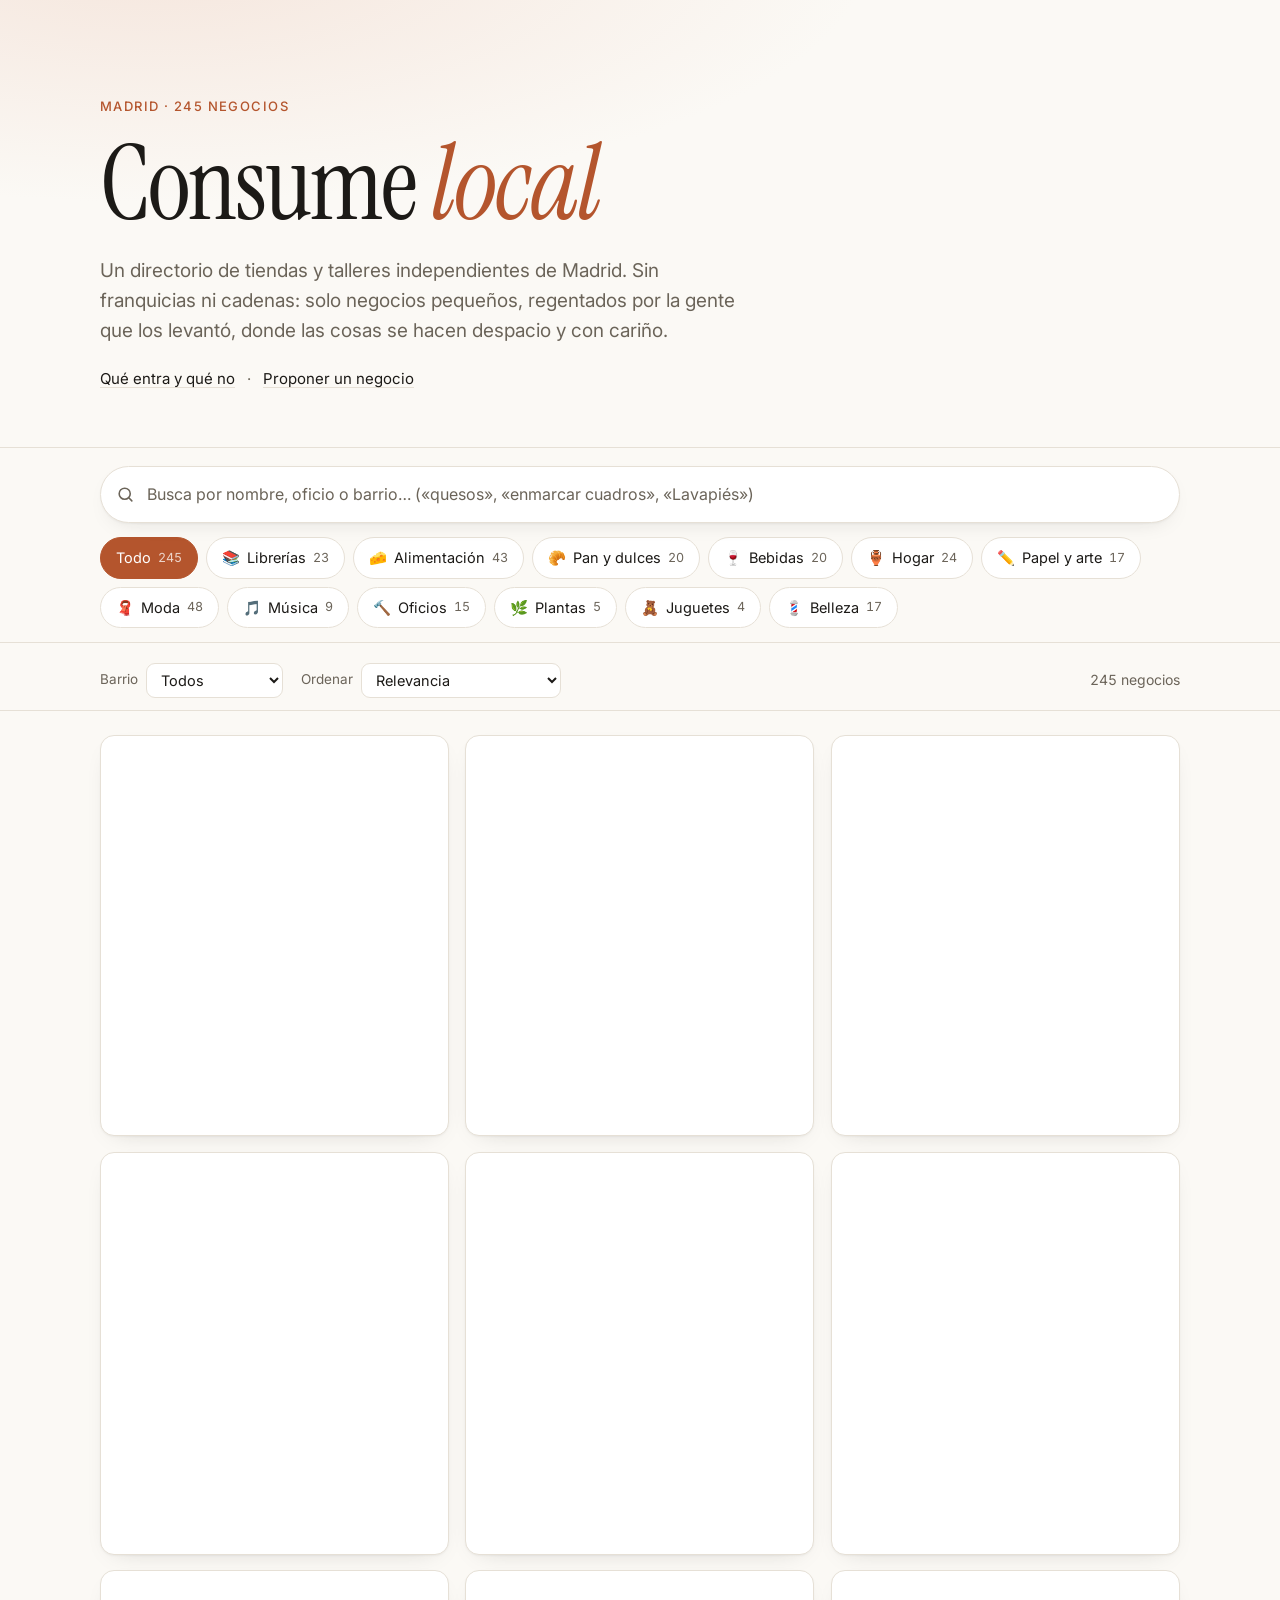
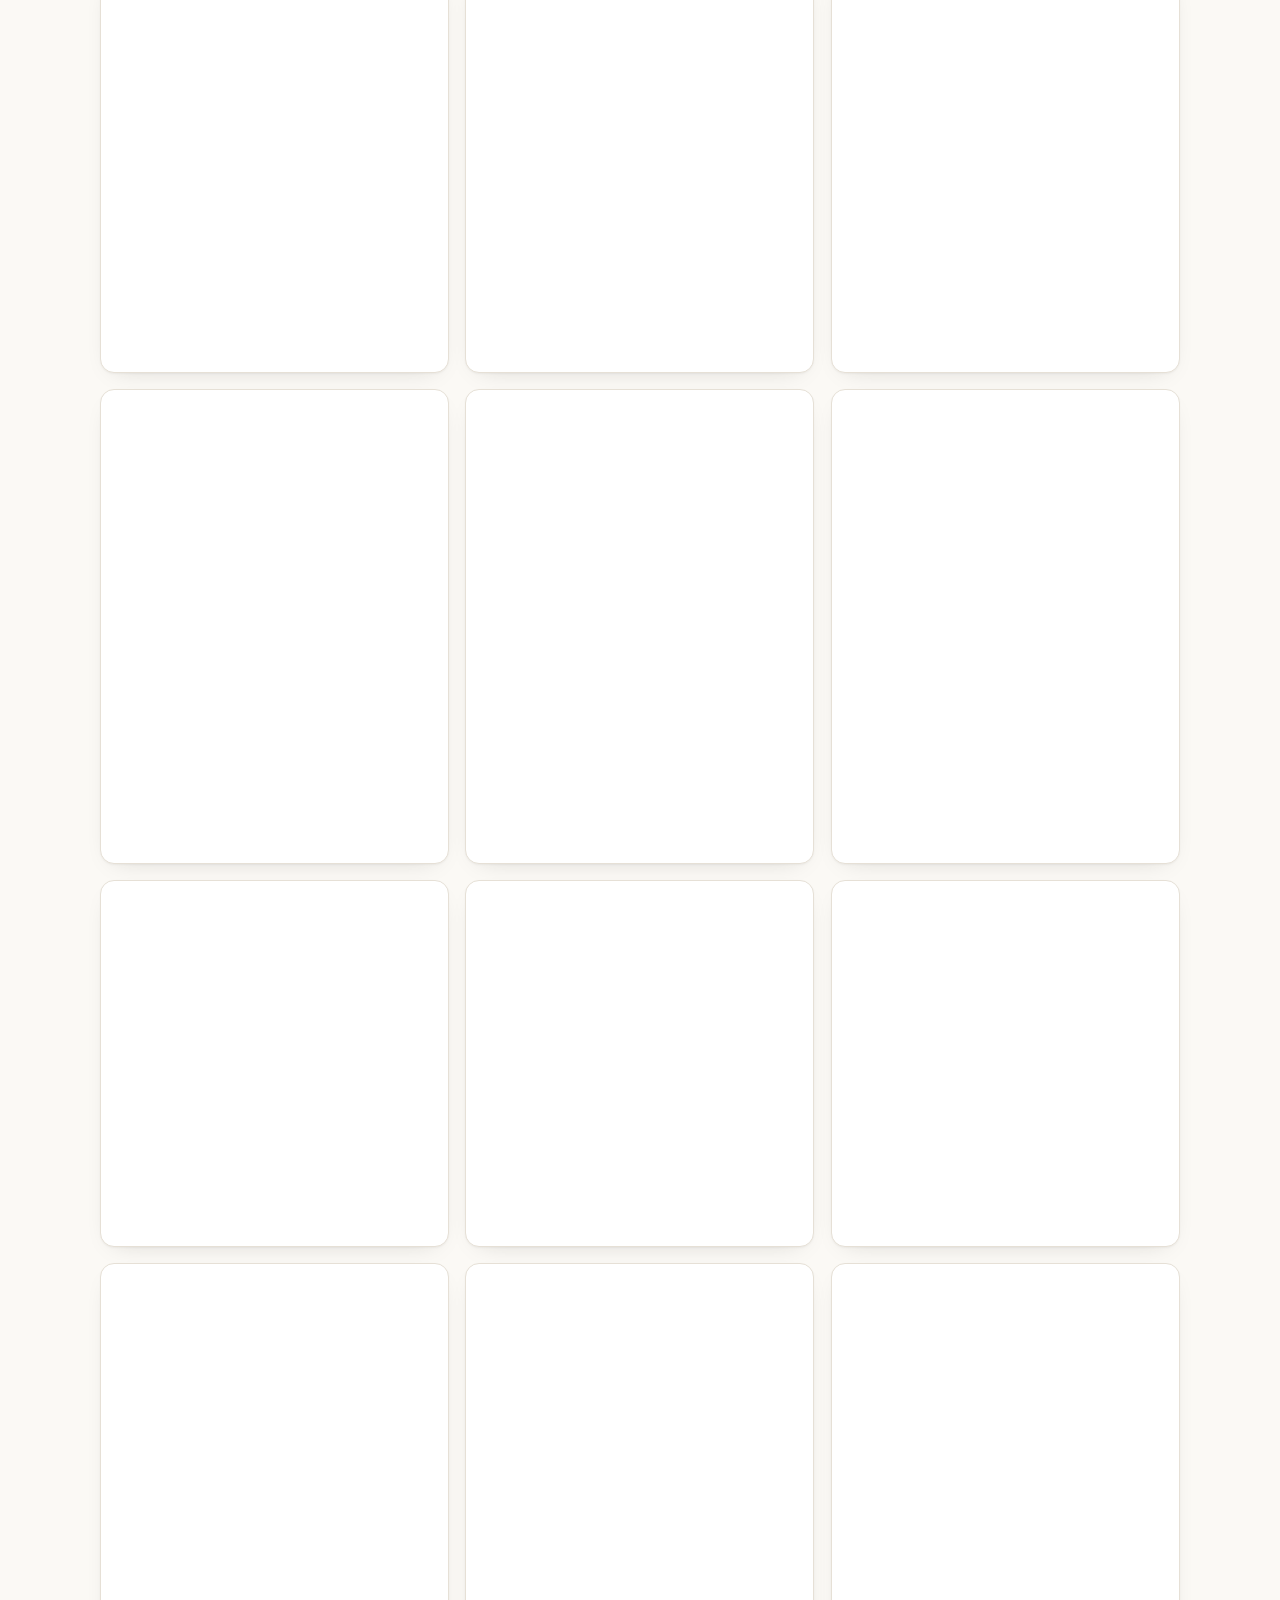
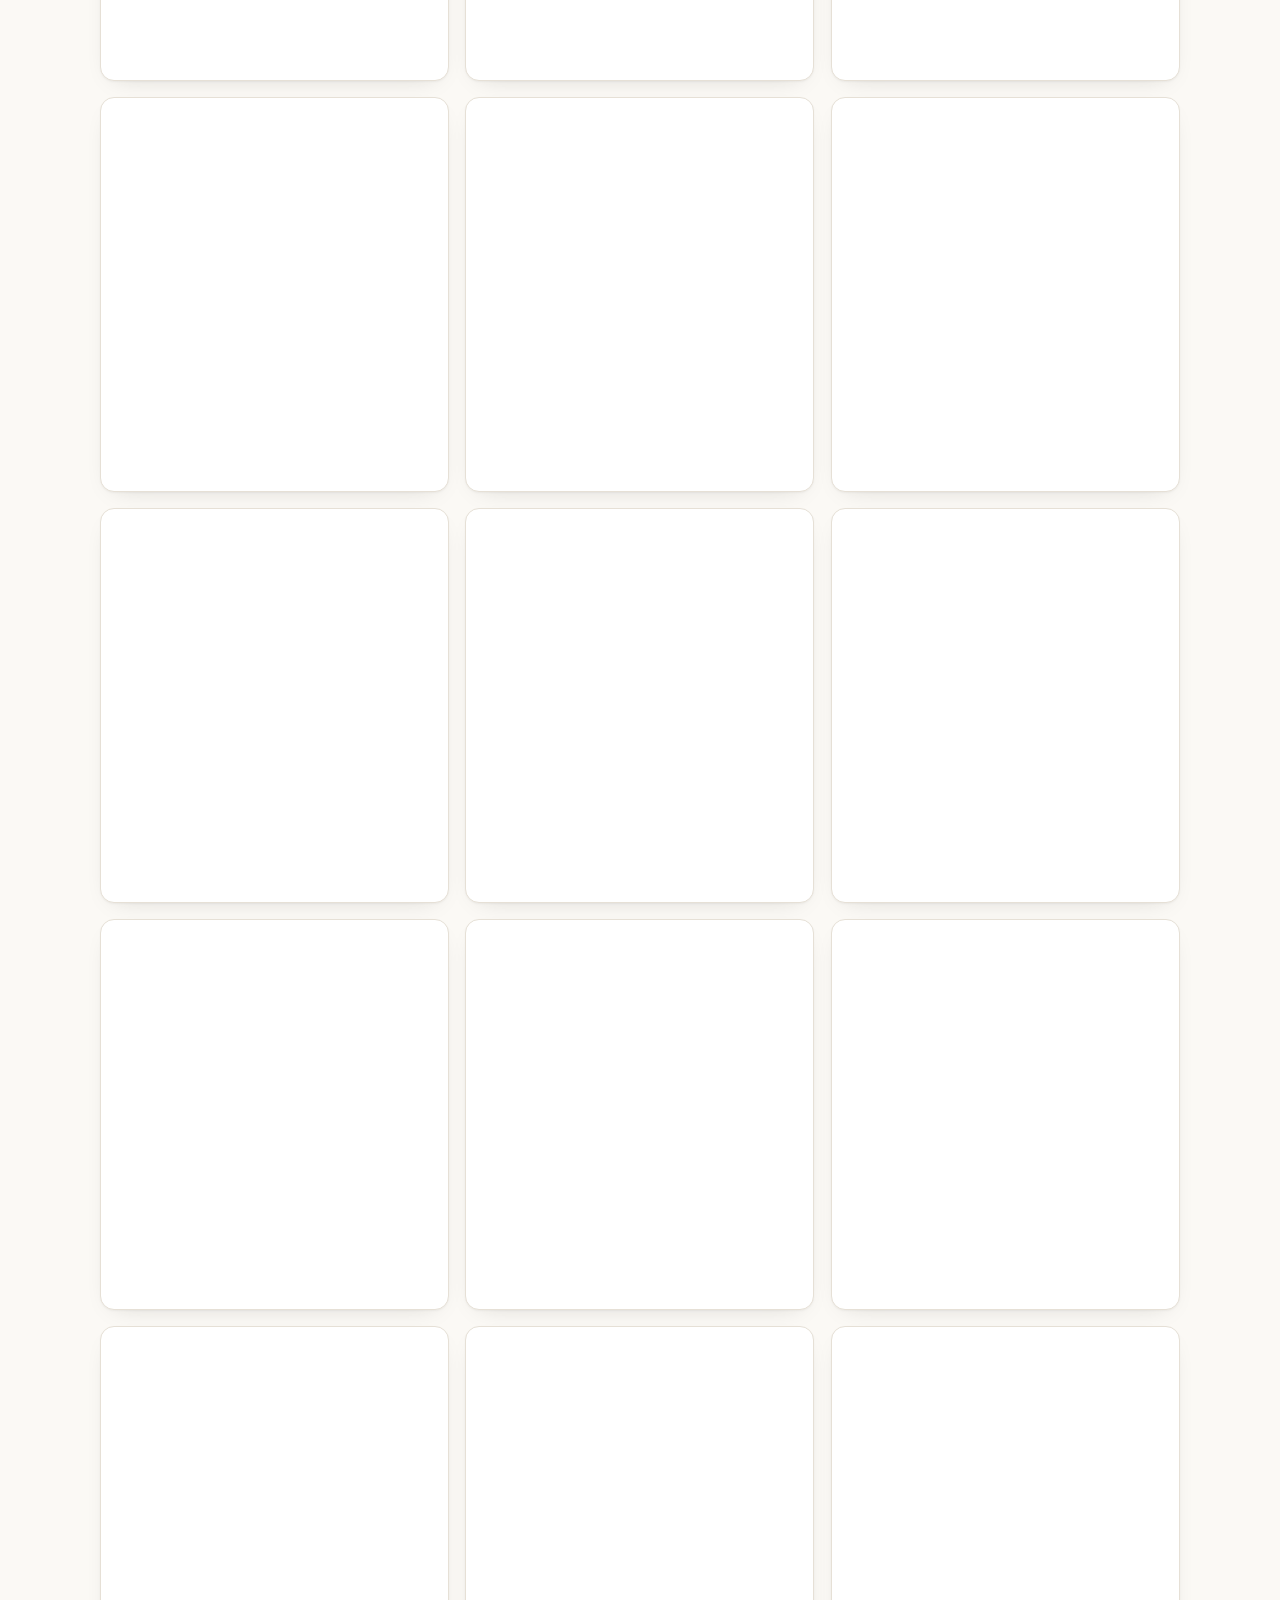
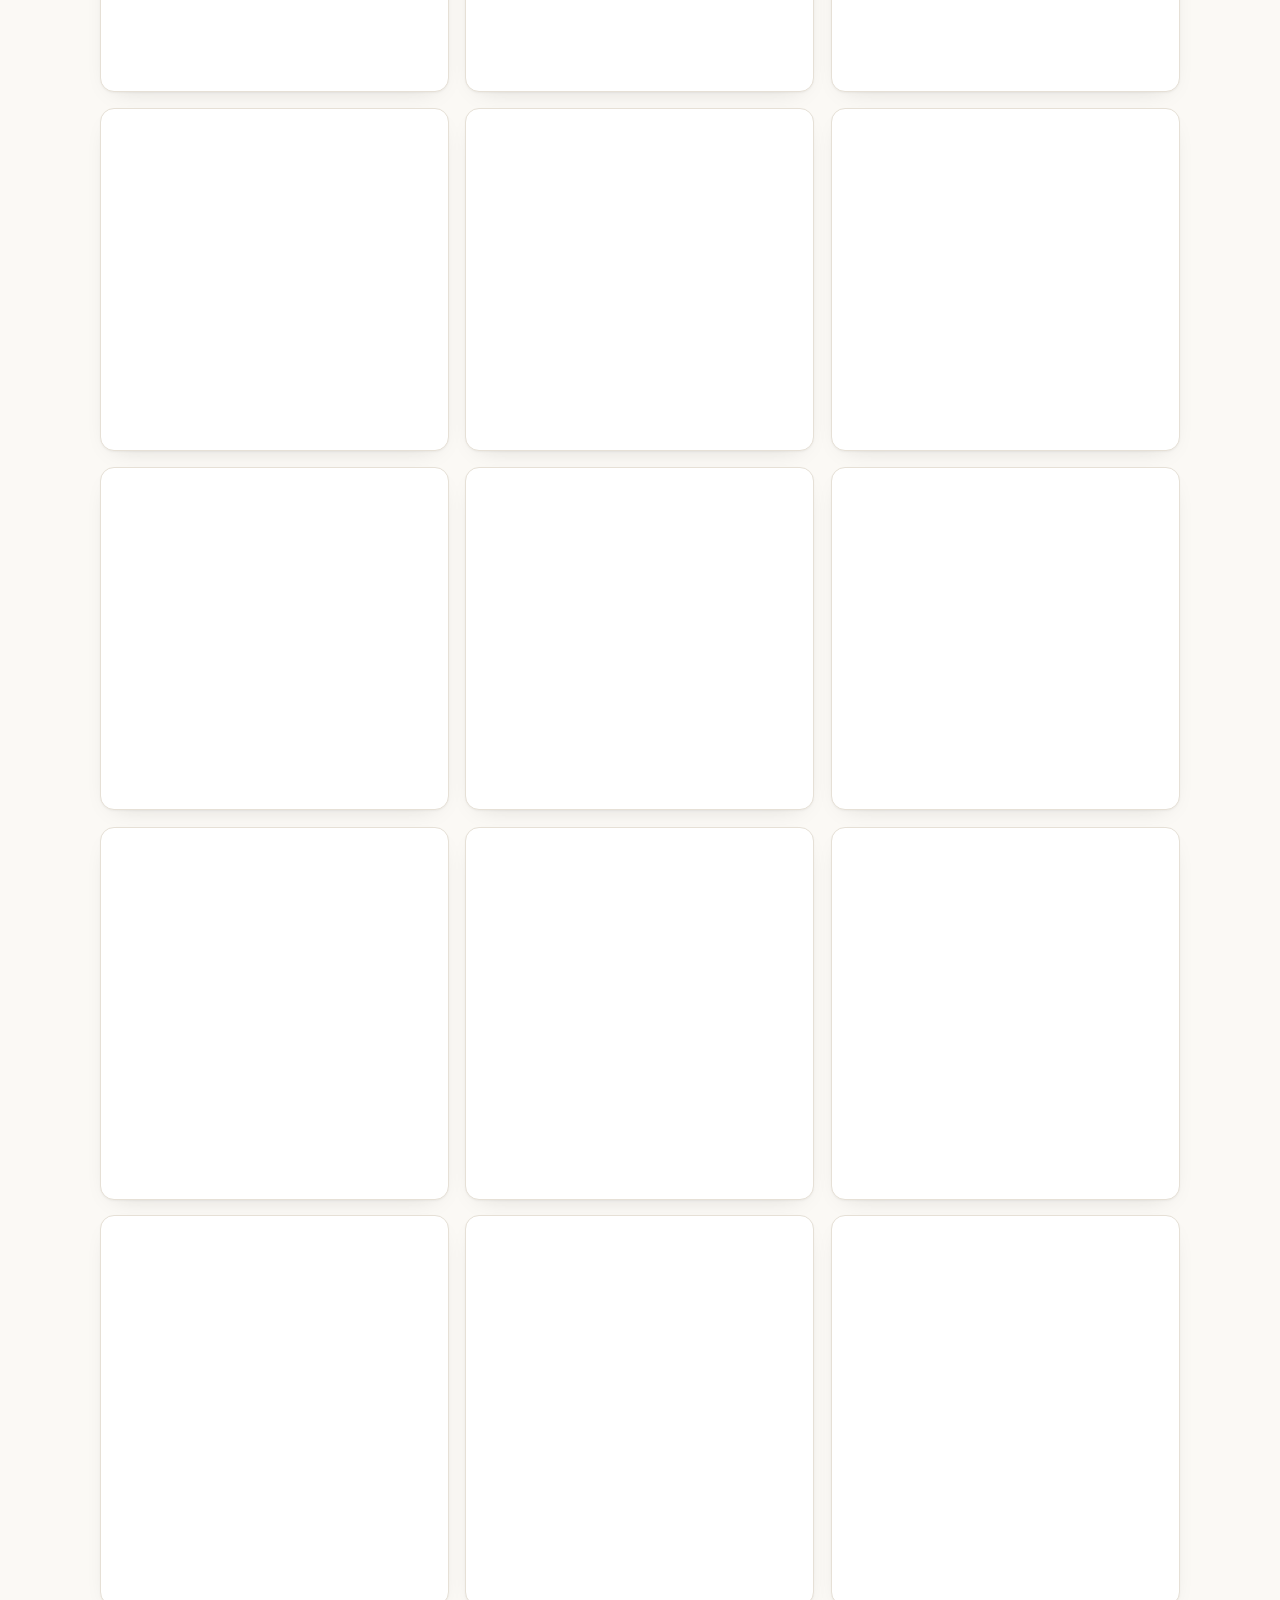
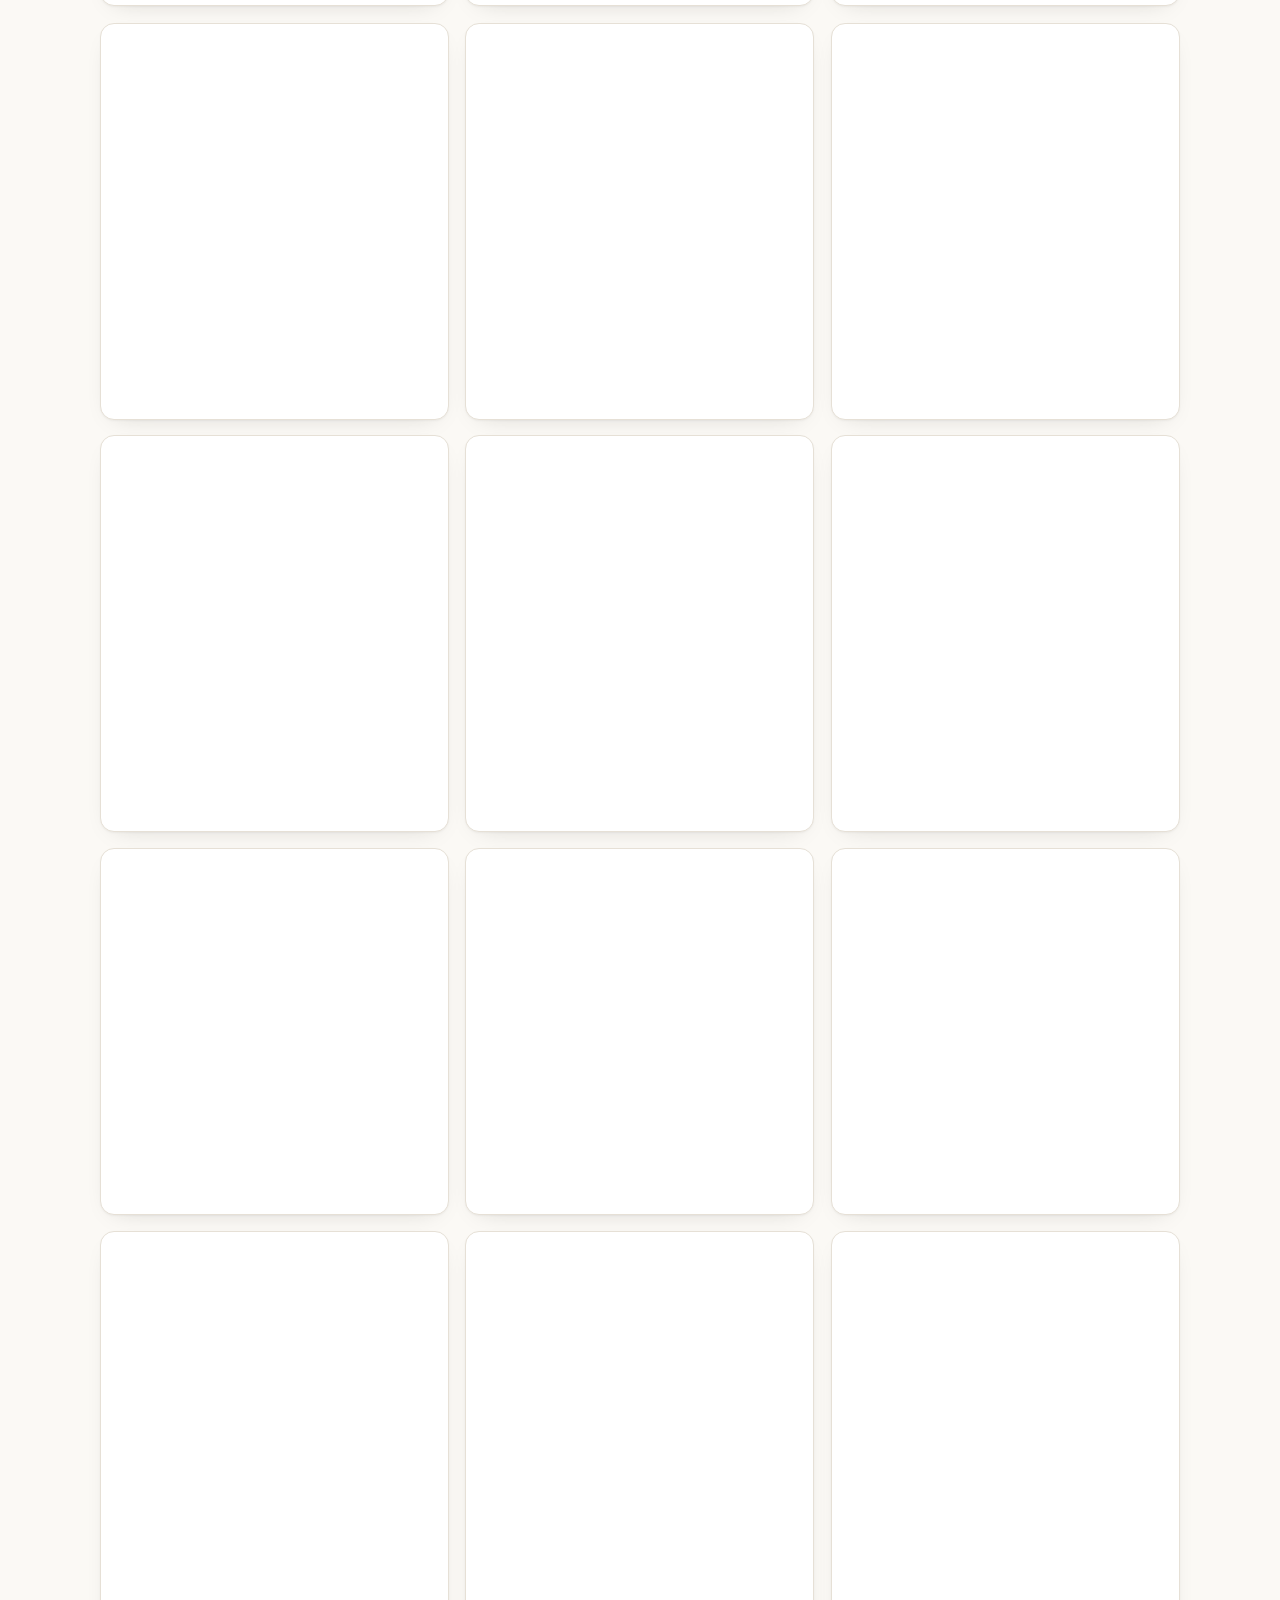
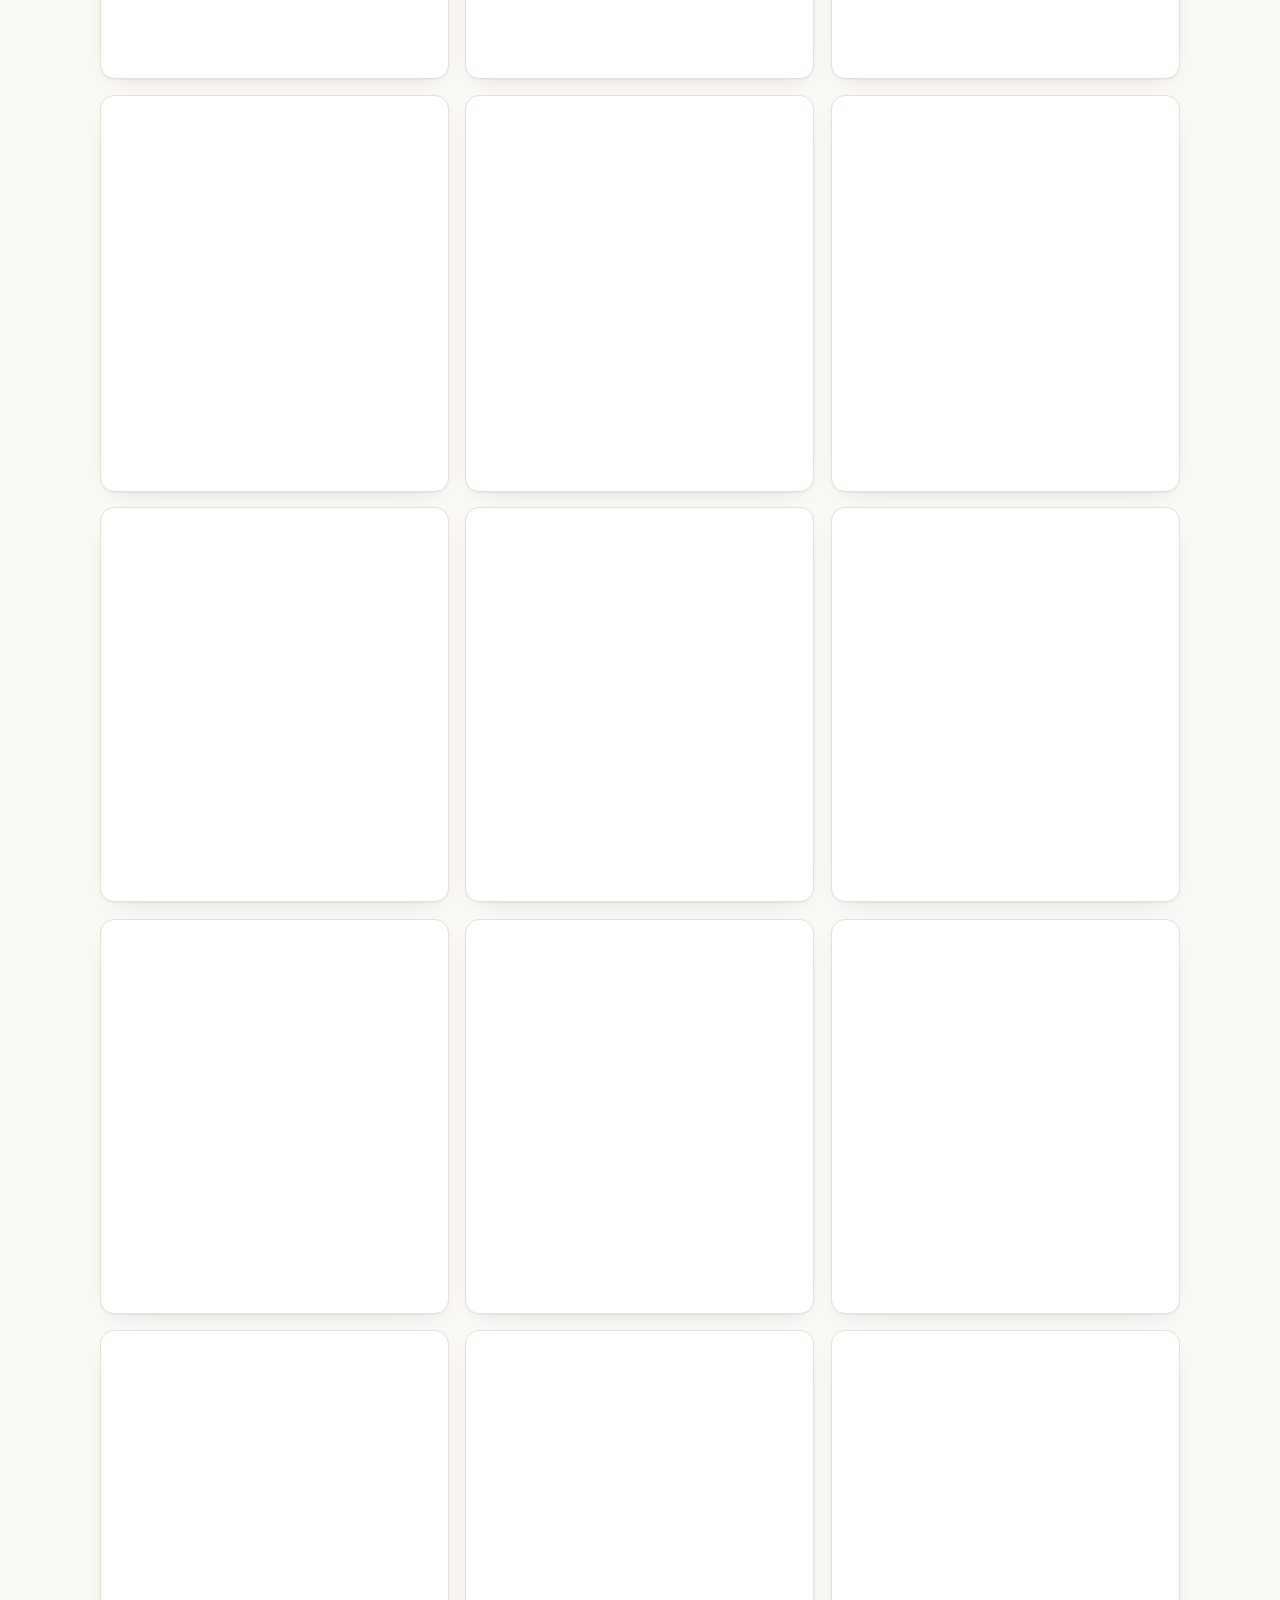
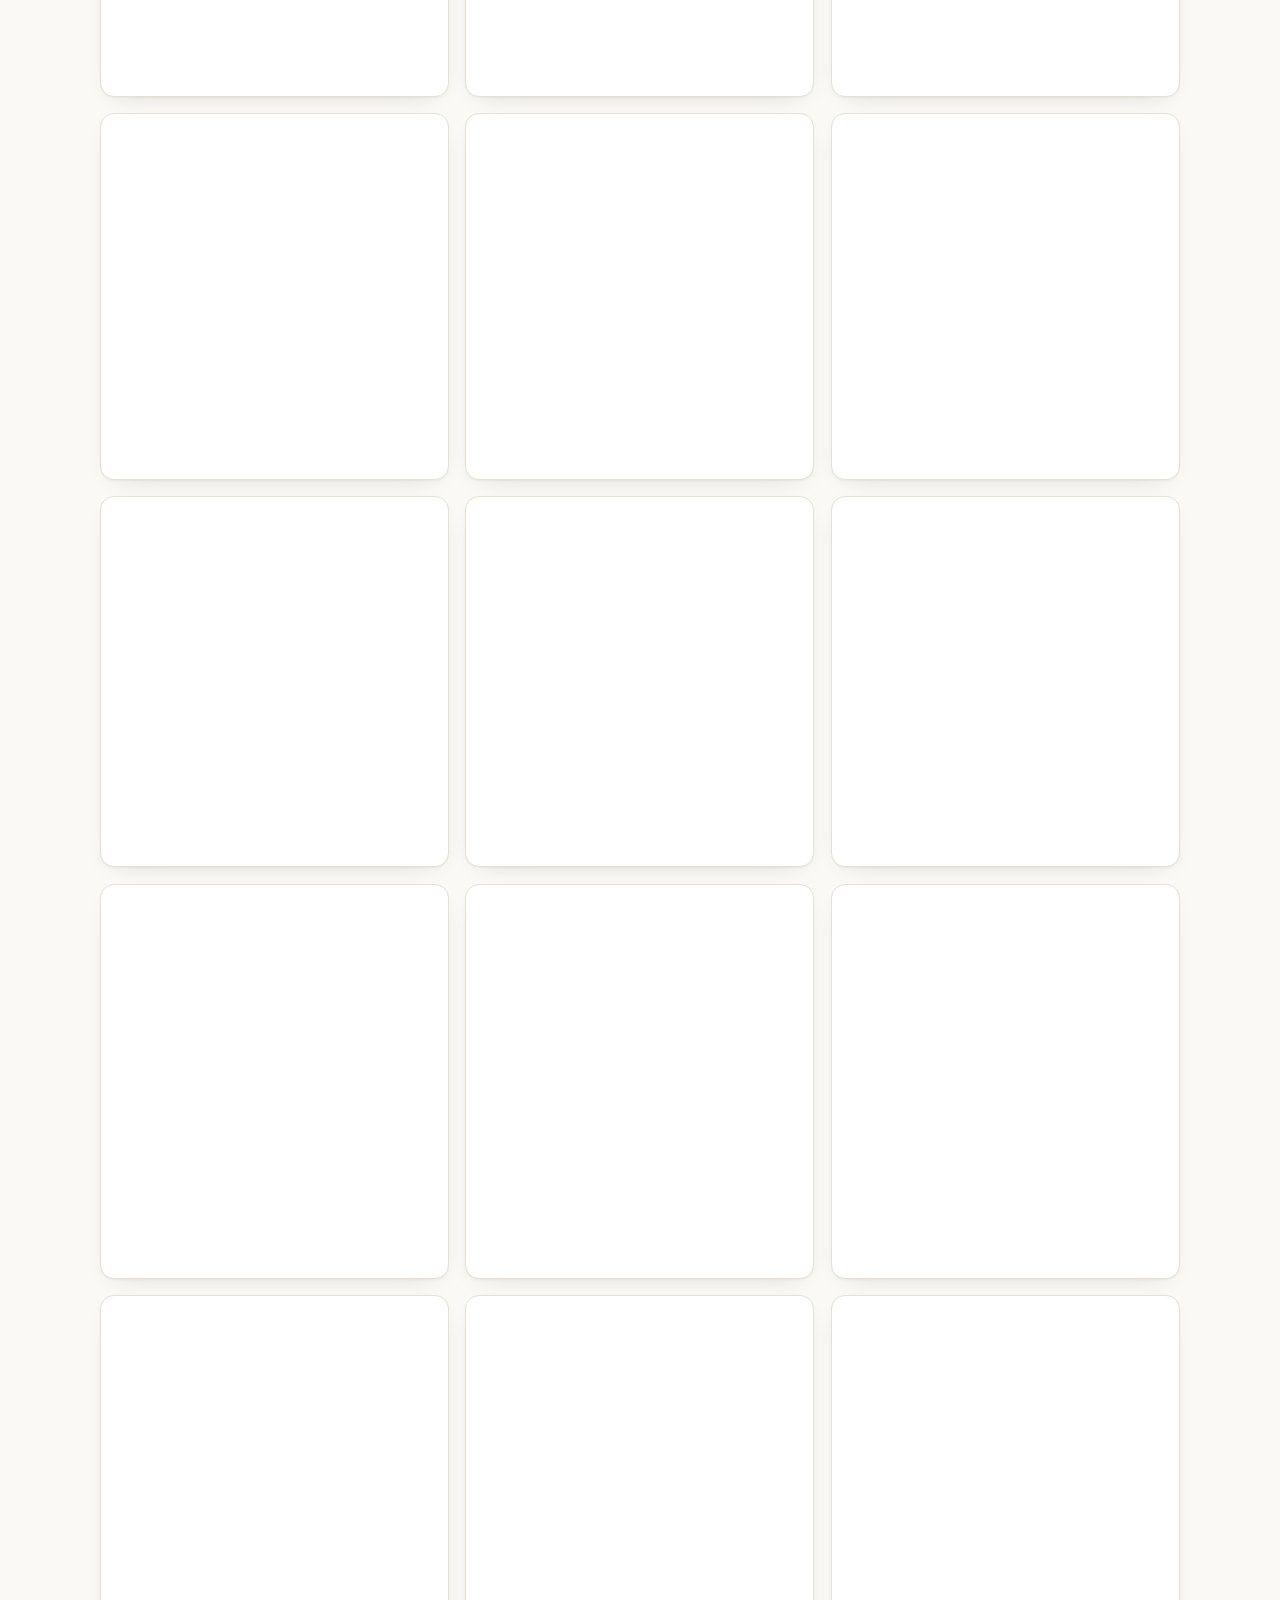
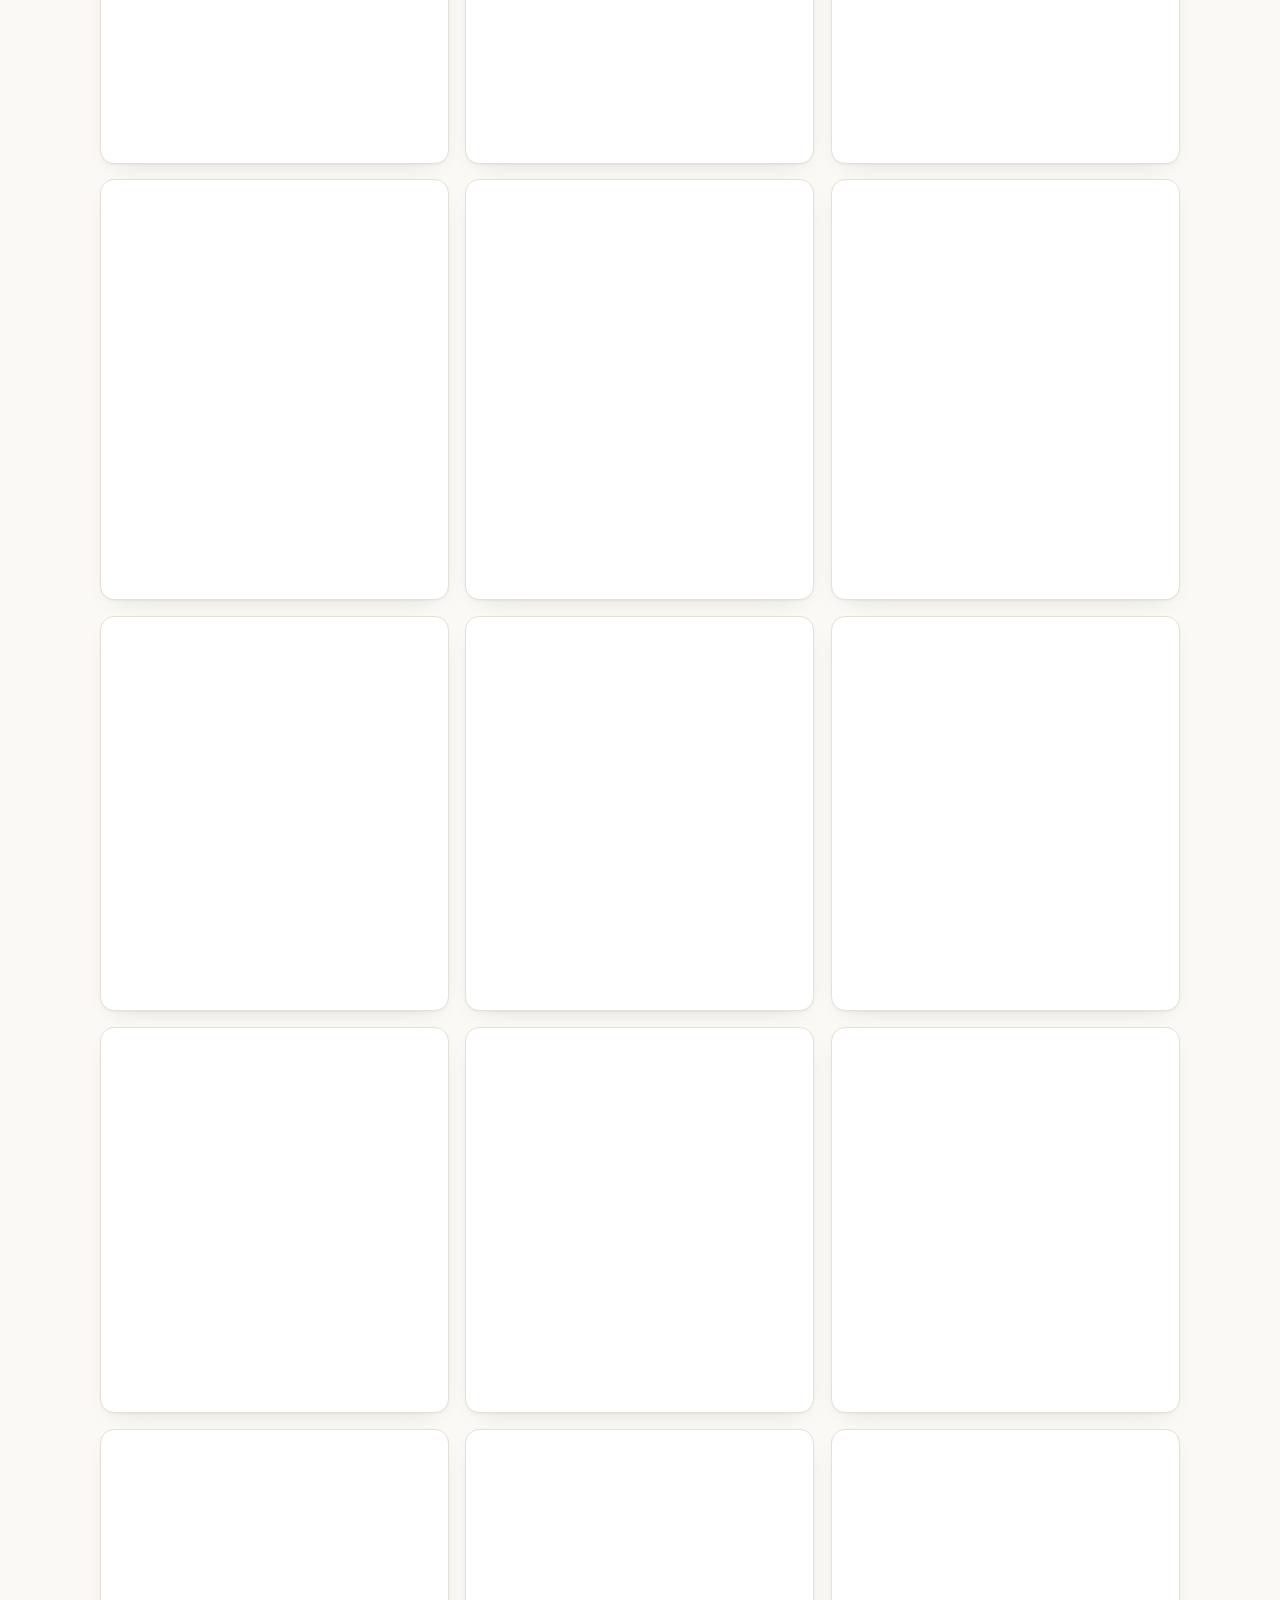
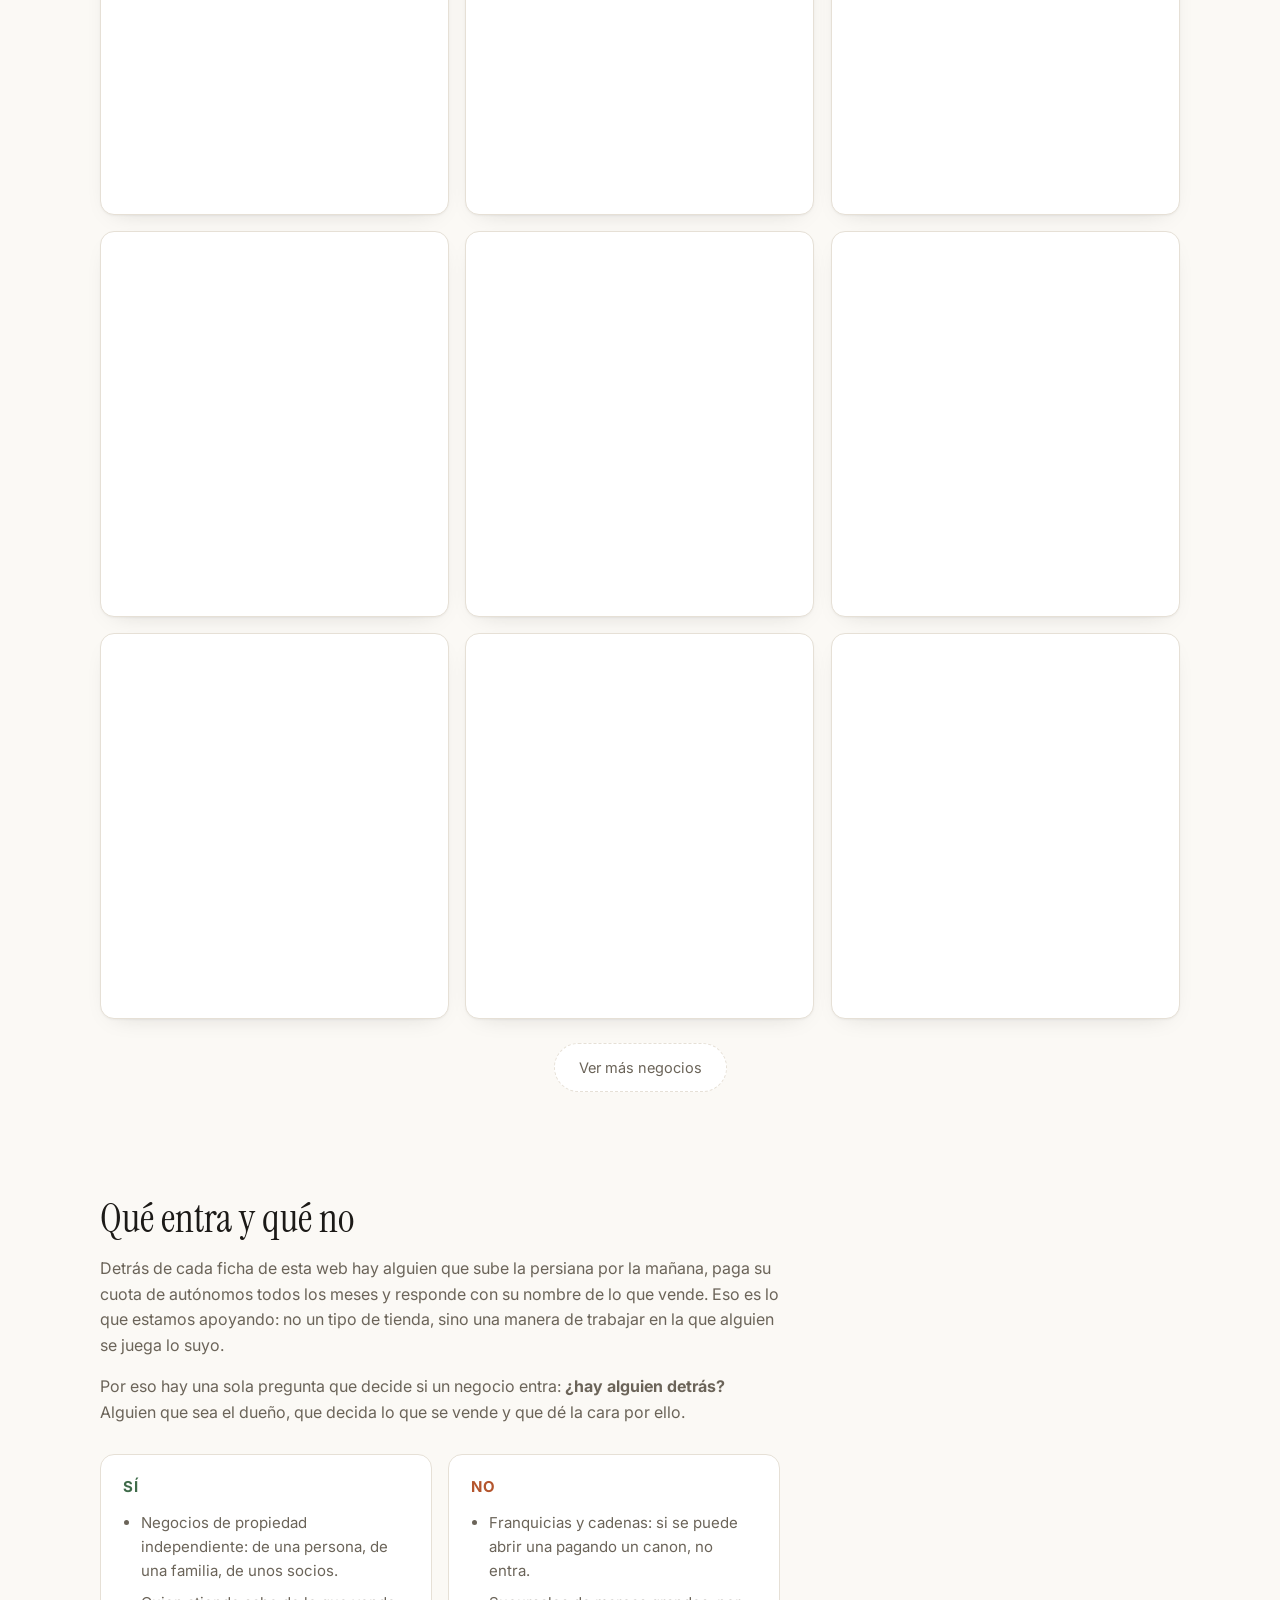
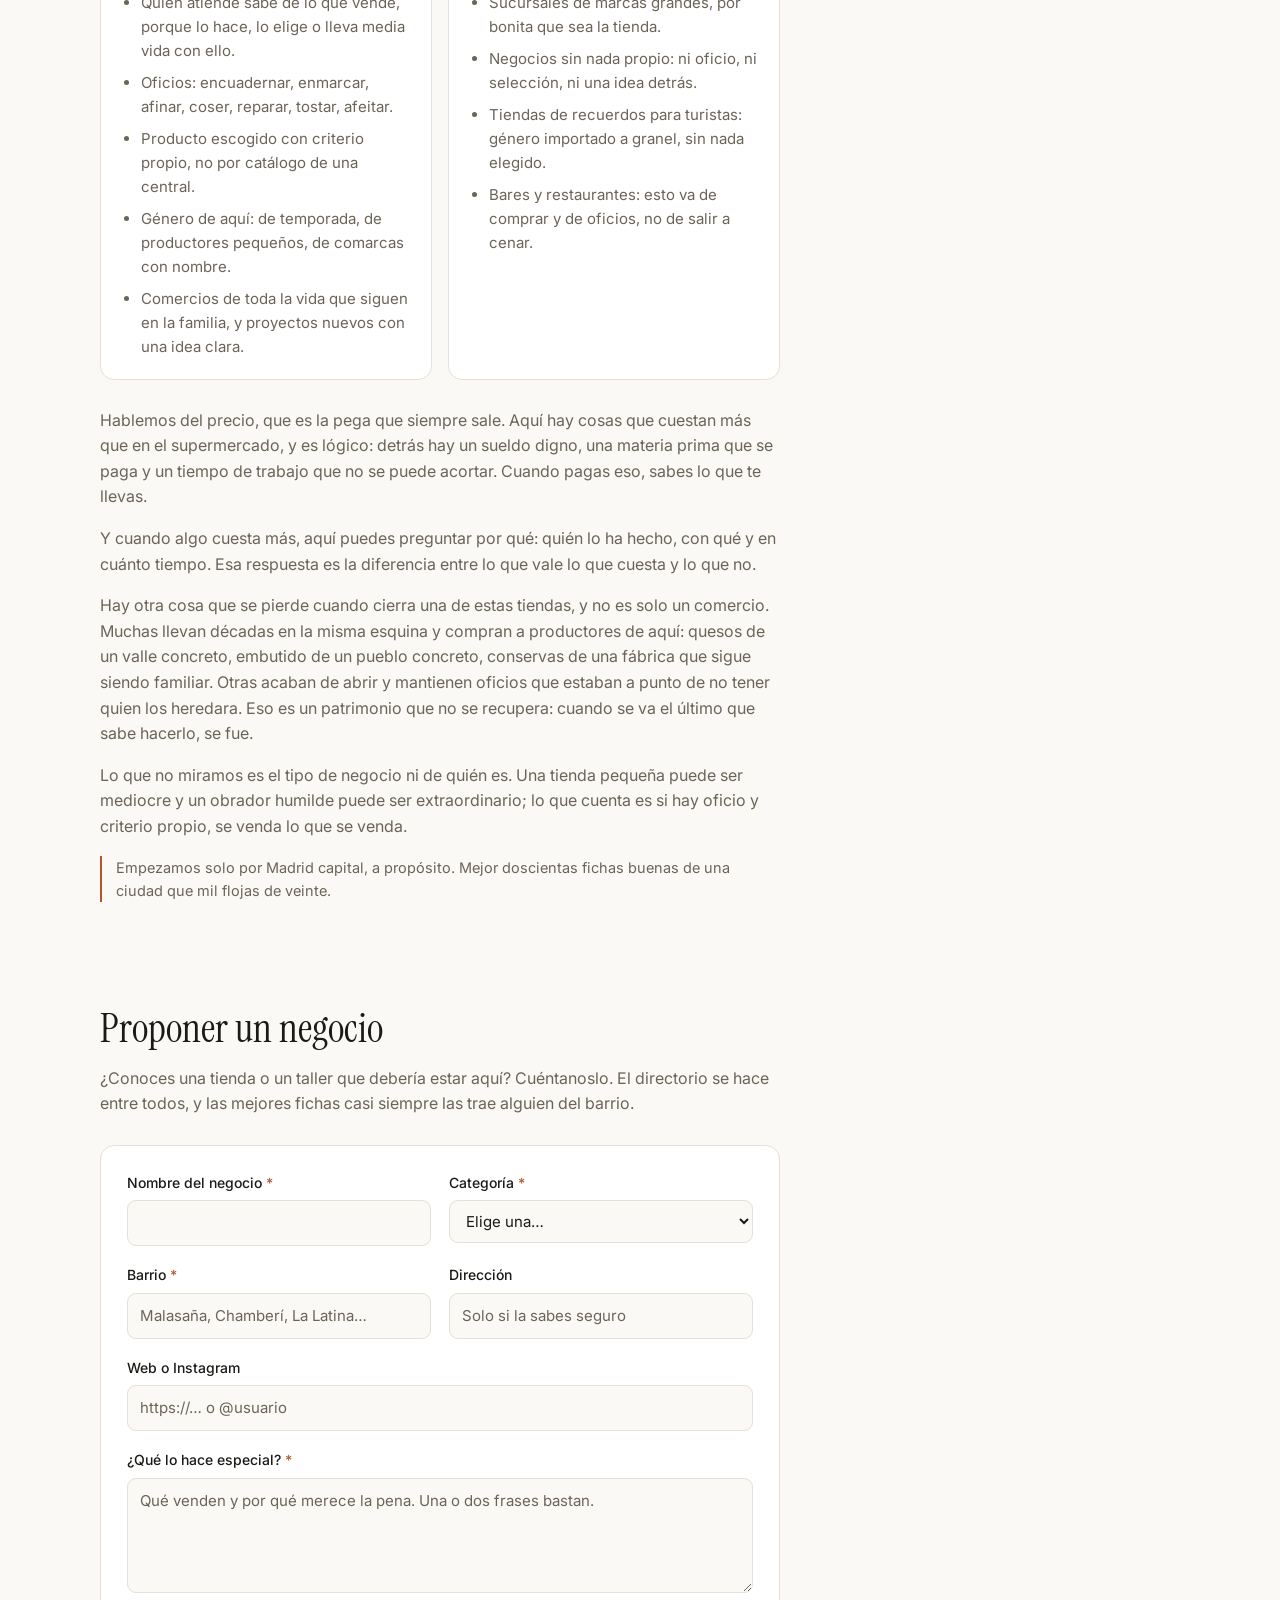
==== index.html @ eff9dd33 "Añadir Librería La Lumbre; Impact Game queda fuera de Madrid capital La Lumbre lleva desde 2017 en P" ====
<!doctype html>
<html lang="es">
<head>
<meta charset="utf-8">
<meta name="viewport" content="width=device-width, initial-scale=1">
<title>Consume Local · Negocios con alma en Madrid</title>
<meta name="description" content="Directorio de tiendas y talleres independientes de Madrid. Sin franquicias: solo negocios de barrio regentados por quienes los levantaron.">
<meta name="color-scheme" content="light dark">
<meta name="theme-color" content="#FBF9F5" media="(prefers-color-scheme: light)">
<meta name="theme-color" content="#141210" media="(prefers-color-scheme: dark)">

<link rel="canonical" href="https://consume-local-two.vercel.app/">
<meta property="og:type" content="website">
<meta property="og:url" content="https://consume-local-two.vercel.app/">
<meta property="og:image" content="https://consume-local-two.vercel.app/assets/og.png">
<meta property="og:image:width" content="1200">
<meta property="og:image:height" content="630">
<meta property="og:image:alt" content="Consume local · Tiendas y talleres independientes de Madrid">
<meta name="twitter:card" content="summary_large_image">
<meta property="og:title" content="Consume Local · Negocios con alma en Madrid">
<meta property="og:description" content="Directorio de tiendas y talleres independientes de Madrid. Sin franquicias.">
<meta property="og:locale" content="es_ES">

<link rel="icon" href="data:image/svg+xml,<svg xmlns='http://www.w3.org/2000/svg' viewBox='0 0 100 100'><text y='.9em' font-size='90'>🏪</text></svg>">
<link rel="preconnect" href="https://fonts.googleapis.com">
<link rel="preconnect" href="https://fonts.gstatic.com" crossorigin>
<!-- Las fuentes se cargan sin bloquear el pintado: si Google tarda o falla,
     la página sale igual con la tipografía de reserva en vez de quedarse en
     blanco. Medido: con la hoja bloqueante el primer pintado se iba a 13 s. -->
<link rel="stylesheet" media="print" onload="this.media='all'"
      href="https://fonts.googleapis.com/css2?family=Instrument+Serif:ital@0;1&family=Inter:wght@400;500;600&display=swap">
<noscript><link rel="stylesheet" href="https://fonts.googleapis.com/css2?family=Instrument+Serif:ital@0;1&family=Inter:wght@400;500;600&display=swap"></noscript>
<link rel="stylesheet" href="assets/css/styles.css?v=83bb8fb5">
</head>
<body>

<a class="skip-link" href="#resultados">Saltar al listado</a>

<header class="hero">
  <div class="wrap">
    <p class="hero__eyebrow">Madrid · <span id="hero-count">—</span> negocios</p>
    <h1 class="hero__title">Consume <em>local</em></h1>
    <p class="hero__lead">
      Un directorio de tiendas y talleres independientes de Madrid. Sin franquicias ni cadenas:
      solo negocios pequeños, regentados por la gente que los levantó, donde las cosas se hacen
      despacio y con cariño.
    </p>
    <p class="hero__meta">
      <a href="#criterios">Qué entra y qué no</a>
      <span aria-hidden="true">·</span>
      <a href="#proponer">Proponer un negocio</a>
    </p>
  </div>
</header>

<!-- Barra fija: buscador y categorías. Su altura no cambia nunca, a
     propósito. Cuando cambiaba (recogiendo las categorías al pegarse), el
     documento se acortaba, el navegador compensaba el scroll, el centinela
     volvía a verse y la barra se expandía: un bucle que hacía temblar la
     página y volvía imposible bajar. -->
<div class="controls">
  <section class="wrap" aria-label="Buscador y categorías">
    <div class="search">
      <svg class="search__icon" viewBox="0 0 24 24" aria-hidden="true" fill="none" stroke="currentColor" stroke-width="2" stroke-linecap="round">
        <circle cx="11" cy="11" r="7"></circle><path d="M20 20l-3.5-3.5"></path>
      </svg>
      <label class="visually-hidden" for="q">Buscar negocios</label>
      <input id="q" type="search" autocomplete="off" spellcheck="false"
             autocapitalize="off" autocorrect="off" enterkeyhint="search"
             placeholder="Busca por nombre, oficio o barrio… («quesos», «enmarcar cuadros», «Lavapiés»)">
      <button id="q-clear" class="search__clear" type="button" hidden aria-label="Borrar búsqueda">&times;</button>
      <button id="reset" class="search__reset" type="button" hidden>Limpiar</button>
    </div>

    <div class="chips" id="chips" role="group" aria-label="Filtrar por categoría"></div>
  </section>
</div>

<!-- Estos se van con la página: no son de uso constante y meterlos en la
     barra fija se comía un cuarto de la pantalla del móvil. -->
<div class="herramientas">
  <div class="wrap toolbar">
    <div class="field">
      <label for="barrio">Barrio</label>
      <select id="barrio"></select>
    </div>
    <div class="field">
      <label for="orden">Ordenar</label>
      <select id="orden">
        <option value="relevancia">Relevancia</option>
        <option value="alfabetico">A–Z</option>
        <option value="antiguos">Más veteranos primero</option>
        <option value="azar">Sorpréndeme</option>
      </select>
    </div>
    <p class="count" id="count" role="status" aria-live="polite"></p>
  </div>
</div>

<main class="wrap">

  <section id="resultados" aria-label="Resultados">
    <ul class="grid" id="grid"></ul>

    <button class="mas" id="mas" type="button" hidden>Ver más negocios</button>

    <div class="empty" id="empty" hidden>
      <p class="empty__title">Aquí todavía no hay nada</p>
      <p class="empty__text">
        Prueba con otra palabra o quita algún filtro. Y si conoces un negocio que debería estar,
        <a href="#proponer">cuéntanoslo</a>: el directorio se construye entre todos.
      </p>
    </div>
  </section>

  <section class="prose" id="criterios">
    <h2>Qué entra y qué no</h2>
    <p>
      Detrás de cada ficha de esta web hay alguien que sube la persiana por la mañana, paga su
      cuota de autónomos todos los meses y responde con su nombre de lo que vende. Eso es lo que
      estamos apoyando: no un tipo de tienda, sino una manera de trabajar en la que alguien se
      juega lo suyo.
    </p>
    <p>
      Por eso hay una sola pregunta que decide si un negocio entra:
      <strong>¿hay alguien detrás?</strong> Alguien que sea el dueño, que decida lo que se vende
      y que dé la cara por ello.
    </p>
    <div class="criteria">
      <div class="criteria__col criteria__col--yes">
        <h3>Sí</h3>
        <ul>
          <li>Negocios de propiedad independiente: de una persona, de una familia, de unos socios.</li>
          <li>Quien atiende sabe de lo que vende, porque lo hace, lo elige o lleva media vida con ello.</li>
          <li>Oficios: encuadernar, enmarcar, afinar, coser, reparar, tostar, afeitar.</li>
          <li>Producto escogido con criterio propio, no por catálogo de una central.</li>
          <li>Género de aquí: de temporada, de productores pequeños, de comarcas con nombre.</li>
          <li>Comercios de toda la vida que siguen en la familia, y proyectos nuevos con una idea clara.</li>
        </ul>
      </div>
      <div class="criteria__col criteria__col--no">
        <h3>No</h3>
        <ul>
          <li>Franquicias y cadenas: si se puede abrir una pagando un canon, no entra.</li>
          <li>Sucursales de marcas grandes, por bonita que sea la tienda.</li>
          <li>Negocios sin nada propio: ni oficio, ni selección, ni una idea detrás.</li>
          <li>Tiendas de recuerdos para turistas: género importado a granel, sin nada elegido.</li>
          <li>Bares y restaurantes: esto va de comprar y de oficios, no de salir a cenar.</li>
        </ul>
      </div>
    </div>
    <p>
      Hablemos del precio, que es la pega que siempre sale. Aquí hay cosas que cuestan más que en
      el supermercado, y es lógico: detrás hay un sueldo digno, una materia prima que se paga y un
      tiempo de trabajo que no se puede acortar. Cuando pagas eso, sabes lo que te llevas.
    </p>
    <p>
      Y cuando algo cuesta más, aquí puedes preguntar por qué: quién lo ha hecho, con qué y en
      cuánto tiempo. Esa respuesta es la diferencia entre lo que vale lo que cuesta y lo que no.
    </p>
    <p>
      Hay otra cosa que se pierde cuando cierra una de estas tiendas, y no es solo un comercio.
      Muchas llevan décadas en la misma esquina y compran a productores de aquí: quesos de un
      valle concreto, embutido de un pueblo concreto, conservas de una fábrica que sigue siendo
      familiar. Otras acaban de abrir y mantienen oficios que estaban a punto de no tener quien
      los heredara. Eso es un patrimonio que no se recupera: cuando se va el último que sabe
      hacerlo, se fue.
    </p>
    <p>
      Lo que no miramos es el tipo de negocio ni de quién es. Una tienda pequeña puede ser
      mediocre y un obrador humilde puede ser extraordinario; lo que cuenta es si hay oficio y
      criterio propio, se venda lo que se venda.
    </p>
    <p class="note">
      Empezamos solo por Madrid capital, a propósito. Mejor doscientas fichas buenas de una ciudad
      que mil flojas de veinte.
    </p>
  </section>

  <section class="prose" id="proponer">
    <h2>Proponer un negocio</h2>
    <p>
      ¿Conoces una tienda o un taller que debería estar aquí? Cuéntanoslo. El directorio se
      hace entre todos, y las mejores fichas casi siempre las trae alguien del barrio.
    </p>

    <form class="form" id="form-propuesta" novalidate>
      <div class="form__fila">
        <p class="campo">
          <label for="f-nombre">Nombre del negocio <span class="campo__req" aria-hidden="true">*</span></label>
          <input id="f-nombre" name="nombre" type="text" required autocomplete="organization">
        </p>
        <p class="campo">
          <label for="f-categoria">Categoría <span class="campo__req" aria-hidden="true">*</span></label>
          <select id="f-categoria" name="categoria" required></select>
        </p>
      </div>

      <div class="form__fila">
        <p class="campo">
          <label for="f-barrio">Barrio <span class="campo__req" aria-hidden="true">*</span></label>
          <input id="f-barrio" name="barrio" type="text" required
                 placeholder="Malasaña, Chamberí, La Latina…">
        </p>
        <p class="campo">
          <label for="f-direccion">Dirección</label>
          <input id="f-direccion" name="direccion" type="text" placeholder="Solo si la sabes seguro">
        </p>
      </div>

      <p class="campo">
        <label for="f-web">Web o Instagram</label>
        <input id="f-web" name="web" type="text" placeholder="https://… o @usuario">
      </p>

      <p class="campo">
        <label for="f-descripcion">¿Qué lo hace especial? <span class="campo__req" aria-hidden="true">*</span></label>
        <textarea id="f-descripcion" name="descripcion" rows="4" required
                  placeholder="Qué venden y por qué merece la pena. Una o dos frases bastan."></textarea>
      </p>

      <p class="campo">
        <label for="f-quien">Tu nombre o tu correo <span class="campo__opt">opcional</span></label>
        <input id="f-quien" name="quien" type="text" placeholder="Por si hay que preguntarte algo">
      </p>

      <p class="campo campo--trampa" aria-hidden="true">
        <label for="f-web2">No rellenes esto</label>
        <input id="f-web2" name="_honey" type="text" tabindex="-1" autocomplete="off">
      </p>

      <p class="form__error" id="form-error" role="alert" hidden></p>

      <div class="form__pie">
        <button class="btn" type="submit">Enviar propuesta</button>
        <span class="form__nota">La propuesta se envía directamente. No hace falta hacer nada más.</span>
      </div>
    </form>

    <div class="aviso aviso--ok" id="form-ok" hidden>
      <p class="aviso__titulo">Propuesta enviada</p>
      <p id="form-ok-texto">Gracias. Le echamos un ojo y, si encaja con los criterios, entra en el directorio.</p>
      <p class="aviso__acciones">
        <button class="btn btn--secundario" type="button" id="form-otra">Proponer otro negocio</button>
      </p>
    </div>

    <div class="aviso" id="form-hecho" hidden>
      <p class="aviso__titulo">No hemos podido enviarlo</p>
      <p>
        Algo ha fallado por el camino y la propuesta no ha salido. Puedes intentarlo otra vez,
        o copiar este texto y mandarlo por correo a mano:
      </p>
      <pre id="form-texto"></pre>
      <p class="aviso__acciones">
        <button class="btn btn--secundario" type="button" id="form-copiar">Copiar el texto</button>
        <a class="btn btn--secundario" id="form-correo" href="#">Escribir el correo</a>
      </p>
    </div>

    <p class="note">
      Antes de proponerlo, comprueba que sigue abierto y que no es una franquicia. Los criterios
      están <a href="#criterios">un poco más arriba</a>.
    </p>
  </section>

</main>

<footer class="footer">
  <div class="wrap">
    <p>
      <strong>Consume Local</strong> — hecho para no perder de vista las tiendas que hacen barrio.
    </p>
    <p class="footer__note">
      Los datos los mantiene la comunidad y pueden quedar desactualizados. Si ves un error o un
      cierre, avísanos. Sin cookies, sin publicidad y sin perfiles: se cuenta de forma
      anónima qué páginas se visitan y qué se busca, y se guarda lo que nos mandas
      por el formulario, que para eso nos lo mandas.
    </p>
    <p class="footer__note">
      Parte de las fichas proceden del conjunto de datos <em>Comercios centenarios de Madrid</em>
      del <a href="https://datos.madrid.es" rel="noopener">Portal de Datos Abiertos del
      Ayuntamiento de Madrid</a>. El resto están reunidas a mano. Si regentas uno de estos
      negocios y prefieres no aparecer, escríbenos y lo quitamos.
    </p>
  </div>
</footer>

<script src="data/negocios.js?v=57e0f042"></script>
<script src="assets/js/enviar.js?v=c0966a17"></script>
<script src="assets/js/app.js?v=735495d4"></script>
<script src="assets/js/analitica.js?v=98a57f0f"></script>
</body>
</html>
---- assets/css/styles.css ----
/* ---------------------------------------------------------------
   Consume Local — hoja de estilos única.
   Paleta cálida de papel, tipografía editorial, modo claro y oscuro.
   --------------------------------------------------------------- */

:root {
  --paper:       #FBF9F5;
  --surface:     #FFFFFF;
  --surface-alt: #F4F0E8;
  --ink:         #1C1A17;
  --muted:       #6B6459;
  --line:        #E6E0D6;
  --accent:      #B4552D;
  --accent-ink:  #FFFFFF;
  --accent-soft: #F5E6DD;
  --green:       #3F6B4A;
  --shadow:      0 1px 2px rgba(28, 26, 23, .04), 0 8px 24px -16px rgba(28, 26, 23, .25);

  --font-display: "Instrument Serif", Georgia, "Times New Roman", serif;
  --font-body: "Inter", -apple-system, BlinkMacSystemFont, "Segoe UI", Roboto, sans-serif;

  --wrap: 1120px;
  --radius: 14px;
}

@media (prefers-color-scheme: dark) {
  :root {
    --paper:       #141210;
    --surface:     #1D1A16;
    --surface-alt: #24201B;
    --ink:         #F2EDE4;
    --muted:       #A69B8B;
    --line:        #2F2922;
    --accent:      #E8845C;
    --accent-ink:  #1C1208;
    --accent-soft: #33231B;
    --green:       #8DBE99;
    --shadow:      0 1px 2px rgba(0, 0, 0, .3), 0 8px 24px -16px rgba(0, 0, 0, .7);
  }
}

*, *::before, *::after { box-sizing: border-box; }

/* `hidden` tiene que ganar siempre: si no, un `display: grid` puesto en una
   clase lo anula y el elemento se queda a la vista. */
[hidden] { display: none !important; }

html { -webkit-text-size-adjust: 100%; }

body {
  margin: 0;
  background: var(--paper);
  color: var(--ink);
  font-family: var(--font-body);
  font-size: 16px;
  line-height: 1.6;
  -webkit-font-smoothing: antialiased;
}

a { color: inherit; text-decoration-color: var(--line); text-underline-offset: 3px; }
a:hover { text-decoration-color: var(--accent); }

:focus-visible {
  outline: 2px solid var(--accent);
  outline-offset: 3px;
  border-radius: 4px;
}

.wrap {
  width: 100%;
  max-width: var(--wrap);
  margin-inline: auto;
  padding-inline: 20px;
}

.visually-hidden {
  position: absolute; width: 1px; height: 1px;
  margin: -1px; padding: 0; overflow: hidden;
  clip: rect(0 0 0 0); white-space: nowrap; border: 0;
}

.skip-link {
  position: absolute; left: -9999px; top: 0; z-index: 50;
  background: var(--accent); color: var(--accent-ink);
  padding: 10px 16px; border-radius: 0 0 8px 0;
}
.skip-link:focus { left: 0; }

/* ---------------------------------------------------------- hero */

.hero {
  padding-block: clamp(48px, 9vw, 96px) clamp(32px, 5vw, 56px);
  border-bottom: 1px solid var(--line);
  background:
    radial-gradient(1100px 380px at 12% -10%, var(--accent-soft), transparent 65%),
    var(--paper);
}

.hero__eyebrow {
  margin: 0 0 18px;
  font-size: 13px;
  font-weight: 500;
  letter-spacing: .11em;
  text-transform: uppercase;
  color: var(--accent);
}

.hero__title {
  margin: 0;
  font-family: var(--font-display);
  font-weight: 400;
  font-size: clamp(52px, 12vw, 104px);
  line-height: .95;
  letter-spacing: -.02em;
}
.hero__title em { font-style: italic; color: var(--accent); }

.hero__lead {
  max-width: 54ch;
  margin: 22px 0 0;
  font-size: clamp(16px, 2.1vw, 19px);
  color: var(--muted);
}

.hero__meta {
  margin: 20px 0 0;
  display: flex;
  flex-wrap: wrap;
  gap: 12px;
  font-size: 15px;
  color: var(--muted);
}
.hero__meta a { color: var(--ink); }

/* ------------------------------------------------------ controls */

.controls {
  position: sticky;
  top: 0;
  z-index: 20;
  padding-block: 18px 14px;
  margin-bottom: 8px;
  background: color-mix(in srgb, var(--paper) 92%, transparent);
  backdrop-filter: blur(10px);
  border-bottom: 1px solid var(--line);
}

#resultados { scroll-margin-top: calc(var(--barra, 200px) + 24px); }

.search { position: relative; display: flex; align-items: center; }

.search__icon {
  position: absolute; left: 16px;
  width: 19px; height: 19px;
  color: var(--muted);
  pointer-events: none;
}

.search input {
  width: 100%;
  padding: 15px 46px 15px 46px;
  font: inherit;
  font-size: 16px;
  color: var(--ink);
  background: var(--surface);
  border: 1px solid var(--line);
  border-radius: 999px;
  box-shadow: var(--shadow);
  transition: border-color .15s ease;
}
.search input::placeholder { color: var(--muted); }
.search input:focus { outline: none; border-color: var(--accent); }
.search input::-webkit-search-cancel-button { display: none; }

.search__clear {
  position: absolute; right: 10px;
  display: grid; place-items: center;
  width: 30px; height: 30px;
  font-size: 22px; line-height: 1;
  color: var(--muted);
  background: none; border: 0; border-radius: 50%;
  cursor: pointer;
}
.search__clear:hover { background: var(--surface-alt); color: var(--ink); }

/* Va dentro de la fila del buscador y es más bajo que el campo, así que
   aparecer o desaparecer no cambia la altura de la barra. */
.search__reset {
  position: absolute;
  right: 8px;
  font: inherit;
  font-size: 13.5px;
  color: var(--accent);
  padding: 7px 14px;
  background: var(--accent-soft);
  border: 0;
  border-radius: 999px;
  cursor: pointer;
  white-space: nowrap;
}
.search__reset:hover { filter: brightness(.96); }
.search:has(.search__reset:not([hidden])) input { padding-right: 104px; }
.search:has(.search__clear:not([hidden])) .search__reset { right: 44px; }
.search:has(.search__clear:not([hidden])):has(.search__reset:not([hidden])) input { padding-right: 140px; }

/* Las categorías van siempre en una sola tira que se desplaza. Antes se
   repartían en filas y se recogían al pegarse la barra, pero eso cambiaba su
   altura, y una barra fija que cambia de altura mueve el documento entero:
   el navegador compensaba el scroll y se entraba en bucle. Altura constante,
   cero temblor. */
.chips {
  display: flex;
  flex-wrap: nowrap;
  gap: 8px;
  margin-top: 14px;
  overflow-x: auto;
  padding-bottom: 4px;
  scrollbar-width: none;
  overscroll-behavior-x: contain;
}
.chips::-webkit-scrollbar { display: none; }

/* Con sitio de sobra se reparten en filas y se ven todas de una vez. Aquí sí
   se puede: la altura cambia al redimensionar la ventana, no al bajar, y es
   el cambio durante el scroll el que provocaba el bucle. */
@media (min-width: 900px) {
  .chips {
    flex-wrap: wrap;
    overflow-x: visible;
    padding-bottom: 0;
    -webkit-mask-image: none;
    mask-image: none;
  }
}

.chips[data-borde~="derecha"] {
  -webkit-mask-image: linear-gradient(to right, #000 calc(100% - 36px), transparent);
  mask-image: linear-gradient(to right, #000 calc(100% - 36px), transparent);
}
.chips[data-borde~="izquierda"][data-borde~="derecha"] {
  -webkit-mask-image: linear-gradient(to right, transparent, #000 36px, #000 calc(100% - 36px), transparent);
  mask-image: linear-gradient(to right, transparent, #000 36px, #000 calc(100% - 36px), transparent);
}
.chips[data-borde="izquierda"] {
  -webkit-mask-image: linear-gradient(to right, transparent, #000 36px);
  mask-image: linear-gradient(to right, transparent, #000 36px);
}

.chip {
  flex: 0 0 auto;
  display: inline-flex;
  align-items: center;
  gap: 7px;
  padding: 8px 15px;
  font: inherit;
  font-size: 14.5px;
  color: var(--ink);
  background: var(--surface);
  border: 1px solid var(--line);
  border-radius: 999px;
  cursor: pointer;
  white-space: nowrap;
  transition: background .15s ease, border-color .15s ease, color .15s ease;
}
.chip:hover { border-color: var(--accent); }
.chip[aria-pressed="true"] {
  background: var(--accent);
  border-color: var(--accent);
  color: var(--accent-ink);
}
.chip__n {
  font-size: 12.5px;
  font-variant-numeric: tabular-nums;
  color: var(--muted);
}
.chip[aria-pressed="true"] .chip__n { color: inherit; opacity: .75; }

.herramientas {
  border-bottom: 1px solid var(--line);
  background: var(--paper);
}

.toolbar {
  display: flex;
  align-items: center;
  flex-wrap: wrap;
  gap: 10px 18px;
  padding-block: 12px;
}

.field { display: flex; align-items: center; gap: 8px; }
.field label { font-size: 13.5px; color: var(--muted); }

.field select {
  font: inherit;
  font-size: 14.5px;
  color: var(--ink);
  padding: 7px 10px;
  background: var(--surface);
  border: 1px solid var(--line);
  border-radius: 9px;
  cursor: pointer;
}
.field select:focus { outline: none; border-color: var(--accent); }

.btn-ghost {
  font: inherit;
  font-size: 14px;
  color: var(--accent);
  padding: 7px 12px;
  background: none;
  border: 1px dashed var(--accent);
  border-radius: 9px;
  cursor: pointer;
}
.btn-ghost:hover { background: var(--accent-soft); }

.count {
  margin: 0 0 0 auto;
  font-size: 14px;
  color: var(--muted);
  font-variant-numeric: tabular-nums;
}

/* ----------------------------------------------------- resultados */

.grid {
  list-style: none;
  margin: 24px 0 0;
  padding: 0;
  display: grid;
  gap: 16px;
  grid-template-columns: repeat(auto-fill, minmax(290px, 1fr));
}

.card {
  /* El navegador se salta la maquetación y el pintado de las fichas que
     quedan fuera de pantalla. La altura estimada evita que la barra de
     desplazamiento vaya dando saltos. */
  content-visibility: auto;
  /* Sólo se estima la altura. El atajo `contain-intrinsic-size` aplica la
     medida a los dos ejes y forzaba también el ancho: las fichas salían
     16 px más anchas que la pantalla del móvil. */
  contain-intrinsic-width: none;
  contain-intrinsic-height: auto 340px;
  display: flex;
  flex-direction: column;
  gap: 10px;
  padding: 22px;
  background: var(--surface);
  border: 1px solid var(--line);
  border-radius: var(--radius);
  box-shadow: var(--shadow);
  transition: transform .16s ease, border-color .16s ease;
}
.card:hover { transform: translateY(-2px); border-color: color-mix(in srgb, var(--accent) 45%, var(--line)); }

.card__top {
  display: flex;
  align-items: baseline;
  justify-content: space-between;
  gap: 12px;
}

.card__name {
  margin: 0;
  font-family: var(--font-display);
  font-weight: 400;
  font-size: 25px;
  line-height: 1.15;
  letter-spacing: -.01em;
}

.card__since {
  flex: 0 0 auto;
  font-size: 12px;
  font-variant-numeric: tabular-nums;
  color: var(--muted);
  border: 1px solid var(--line);
  border-radius: 999px;
  padding: 2px 8px;
}

.card__cat {
  display: inline-flex;
  align-items: center;
  gap: 6px;
  align-self: flex-start;
  font-size: 12.5px;
  font-weight: 500;
  letter-spacing: .04em;
  text-transform: uppercase;
  color: var(--accent);
}

.card__desc {
  margin: 0;
  font-size: 15px;
  color: var(--muted);
  flex: 1;
}

.card__where {
  margin: 0;
  font-size: 14px;
  color: var(--ink);
}
.card__where span { color: var(--muted); }

.card__tags {
  display: flex;
  flex-wrap: wrap;
  gap: 6px;
  list-style: none;
  margin: 0;
  padding: 0;
}
.card__tags li {
  font-size: 12px;
  color: var(--muted);
  background: var(--surface-alt);
  border-radius: 6px;
  padding: 2px 8px;
}

.card__links {
  display: flex;
  flex-wrap: wrap;
  gap: 8px;
  margin-top: 4px;
  padding-top: 14px;
  border-top: 1px solid var(--line);
}

.card__links a {
  display: inline-flex;
  align-items: center;
  gap: 6px;
  font-size: 13.5px;
  text-decoration: none;
  color: var(--ink);
  padding: 6px 11px;
  border: 1px solid var(--line);
  border-radius: 8px;
  transition: border-color .15s ease, color .15s ease;
}
.card__links a:hover { border-color: var(--accent); color: var(--accent); }
.card__links svg { width: 14px; height: 14px; }

.mas {
  display: block;
  margin: 24px auto 0;
  font: inherit;
  font-size: 14.5px;
  color: var(--muted);
  padding: 12px 24px;
  background: var(--surface);
  border: 1px dashed var(--line);
  border-radius: 999px;
  cursor: pointer;
}
.mas:hover { color: var(--accent); border-color: var(--accent); }

mark {
  background: var(--accent-soft);
  color: inherit;
  border-radius: 3px;
  padding: 0 1px;
}

/* --------------------------------------------------------- vacío */

.empty {
  margin: 56px auto;
  max-width: 44ch;
  text-align: center;
}
.empty__title {
  font-family: var(--font-display);
  font-size: 28px;
  margin: 0 0 8px;
}
.empty__text { margin: 0; color: var(--muted); }

/* ---------------------------------------------------------- prosa */

.prose {
  max-width: 68ch;
  margin-block: clamp(64px, 10vw, 104px);
  /* La altura real de la barra fija la escribe app.js en --barra. */
  scroll-margin-top: calc(var(--barra, 200px) + 24px);
}
.prose h2 {
  font-family: var(--font-display);
  font-weight: 400;
  font-size: clamp(30px, 5vw, 40px);
  line-height: 1.1;
  margin: 0 0 16px;
}
.prose h3 {
  font-size: 15px;
  letter-spacing: .08em;
  text-transform: uppercase;
  margin: 0 0 12px;
}
.prose p { color: var(--muted); }
.prose .note {
  font-size: 14.5px;
  border-left: 2px solid var(--accent);
  padding-left: 14px;
}

.criteria {
  display: grid;
  gap: 16px;
  grid-template-columns: repeat(auto-fit, minmax(240px, 1fr));
  margin: 28px 0;
}
.criteria__col {
  padding: 20px 22px;
  background: var(--surface);
  border: 1px solid var(--line);
  border-radius: var(--radius);
}
.criteria__col ul { margin: 0; padding-left: 18px; color: var(--muted); font-size: 15px; }
.criteria__col li + li { margin-top: 8px; }
.criteria__col--yes h3 { color: var(--green); }
.criteria__col--no  h3 { color: var(--accent); }

pre {
  overflow-x: auto;
  padding: 18px 20px;
  background: var(--surface-alt);
  border: 1px solid var(--line);
  border-radius: var(--radius);
  font-size: 13px;
  line-height: 1.7;
}
code { font-family: ui-monospace, SFMono-Regular, Menlo, Consolas, monospace; }
p code { font-size: .9em; background: var(--surface-alt); padding: 2px 5px; border-radius: 5px; }

/* ------------------------------------------------------- formulario */

.form {
  display: flex;
  flex-direction: column;
  gap: 18px;
  margin: 28px 0;
  padding: 26px;
  background: var(--surface);
  border: 1px solid var(--line);
  border-radius: var(--radius);
}

.form__fila {
  display: grid;
  gap: 18px;
  grid-template-columns: repeat(auto-fit, minmax(210px, 1fr));
}

.campo {
  display: flex;
  flex-direction: column;
  gap: 6px;
  margin: 0;
}

.campo label {
  font-size: 14px;
  font-weight: 500;
  color: var(--ink);
}

.campo__req { color: var(--accent); }
.campo__opt {
  font-weight: 400;
  color: var(--muted);
  font-size: 13px;
}

.campo input,
.campo select,
.campo textarea {
  font: inherit;
  font-size: 15px;
  color: var(--ink);
  width: 100%;
  padding: 10px 12px;
  background: var(--paper);
  border: 1px solid var(--line);
  border-radius: 9px;
  transition: border-color .15s ease;
}
.campo textarea { resize: vertical; min-height: 92px; line-height: 1.55; }
.campo input::placeholder,
.campo textarea::placeholder { color: var(--muted); }

.campo input:focus,
.campo select:focus,
.campo textarea:focus { outline: none; border-color: var(--accent); }

.campo [aria-invalid="true"] { border-color: #C0392B; }
@media (prefers-color-scheme: dark) {
  :root:not([data-theme="light"]) .campo [aria-invalid="true"] { border-color: #E8705F; }
}

.form__pie {
  display: flex;
  align-items: center;
  flex-wrap: wrap;
  gap: 10px 16px;
}

.form__nota { font-size: 13.5px; color: var(--muted); }

.form__error {
  margin: 0;
  font-size: 14px;
  color: var(--accent);
}

.btn {
  font: inherit;
  font-size: 15px;
  font-weight: 500;
  color: var(--accent-ink);
  padding: 11px 22px;
  background: var(--accent);
  border: 1px solid var(--accent);
  border-radius: 9px;
  cursor: pointer;
  text-decoration: none;
  display: inline-block;
}
.btn:hover { filter: brightness(1.08); }

.btn--secundario {
  color: var(--ink);
  background: var(--surface);
  border-color: var(--line);
  font-size: 14px;
  padding: 9px 16px;
}
.btn--secundario:hover { border-color: var(--accent); color: var(--accent); filter: none; }

/* Campo trampa: invisible para las personas, irresistible para los robots. */
.campo--trampa {
  position: absolute;
  left: -9999px;
  width: 1px;
  height: 1px;
  overflow: hidden;
}

.aviso {
  margin: 28px 0;
  padding: 22px 24px;
  background: var(--accent-soft);
  border: 1px solid color-mix(in srgb, var(--accent) 30%, var(--line));
  border-radius: var(--radius);
}
.aviso--ok {
  background: color-mix(in srgb, var(--green) 12%, var(--surface));
  border-color: color-mix(in srgb, var(--green) 40%, var(--line));
}
.aviso--ok .aviso__titulo { color: var(--green); }

.aviso__titulo {
  font-family: var(--font-display);
  font-size: 24px;
  margin: 0 0 8px;
  color: var(--ink);
}
.aviso p { color: var(--ink); }
.aviso pre {
  background: var(--surface);
  max-height: 260px;
  overflow: auto;
  white-space: pre-wrap;
  word-break: break-word;
}
.aviso__acciones {
  display: flex;
  flex-wrap: wrap;
  gap: 10px;
  margin-bottom: 0;
}

/* --------------------------------------------------------- footer */

.footer {
  border-top: 1px solid var(--line);
  padding-block: 40px 56px;
  font-size: 14.5px;
  color: var(--muted);
}
.footer p { margin: 0 0 8px; }
.footer__note { max-width: 62ch; font-size: 13.5px; }

/* --------------------------------------------------------- móvil */

@media (max-width: 560px) {
  .count { width: 100%; margin-left: 0; }
  .grid { grid-template-columns: 1fr; }

  /* Objetivos de toque cómodos */
  .chip { padding: 10px 16px; }
  .card__links a { padding: 9px 14px; }
  .field select { padding: 9px 10px; }
}

/* En el móvil no se pinta el resaltado gris al tocar: cada elemento ya
   tiene su propio estado :active. */
@media (hover: none) {
  * { -webkit-tap-highlight-color: transparent; }
  .chip:active { background: var(--surface-alt); }
  .card__links a:active { border-color: var(--accent); color: var(--accent); }
  .btn:active { filter: brightness(.94); }
}

@media (prefers-reduced-motion: reduce) {
  * { transition: none !important; animation: none !important; }
}
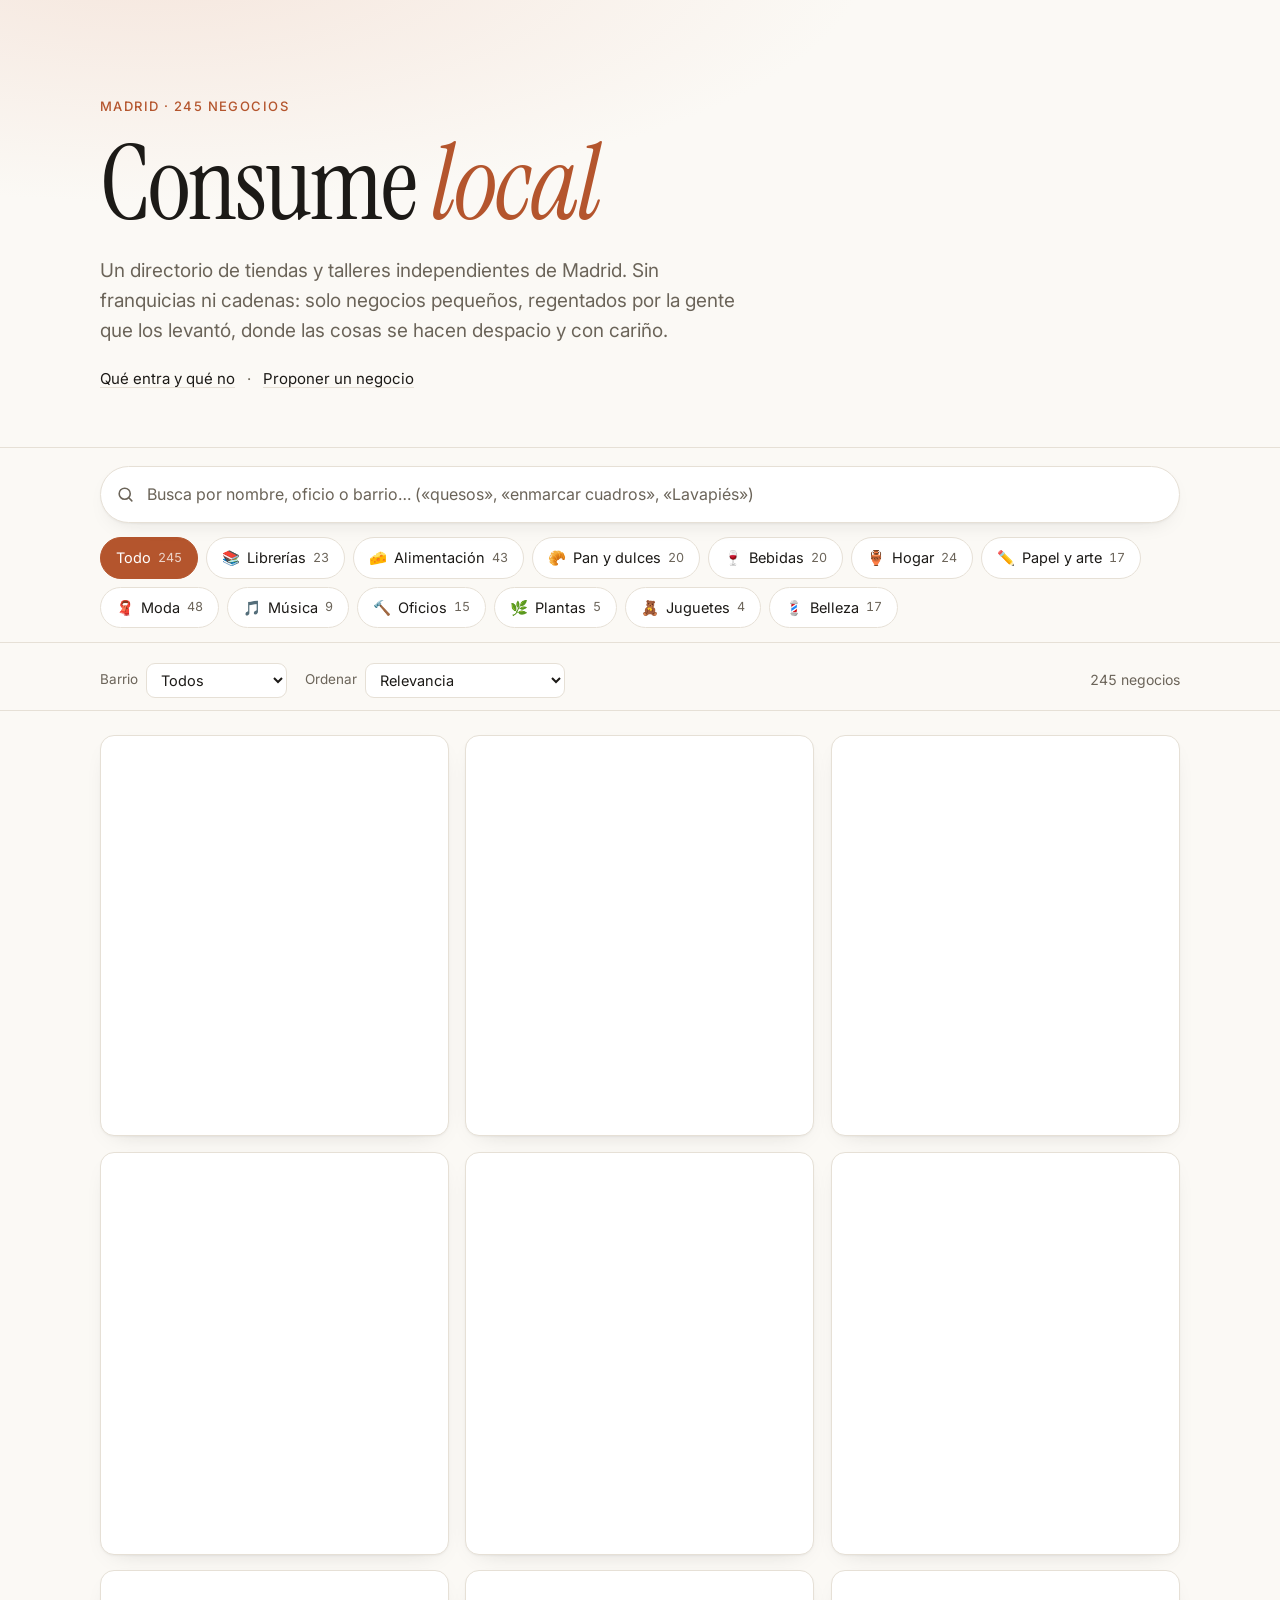
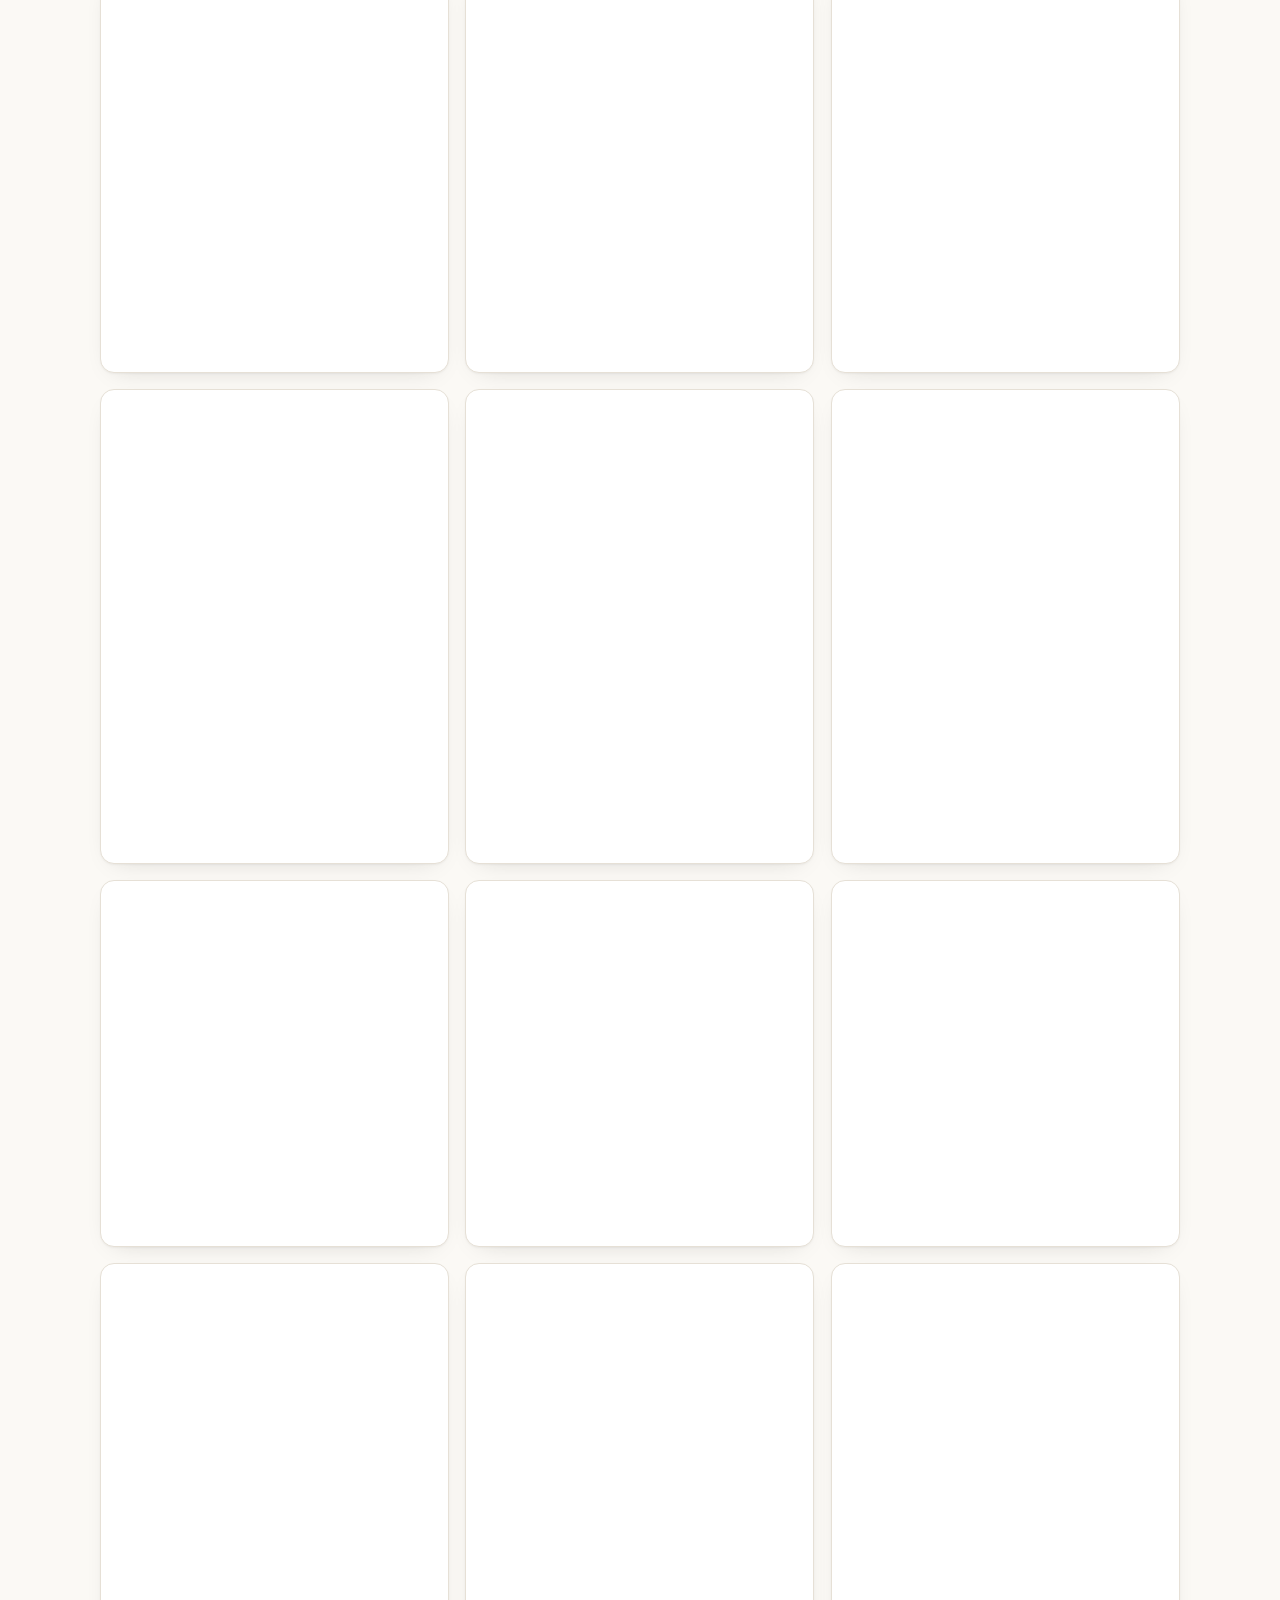
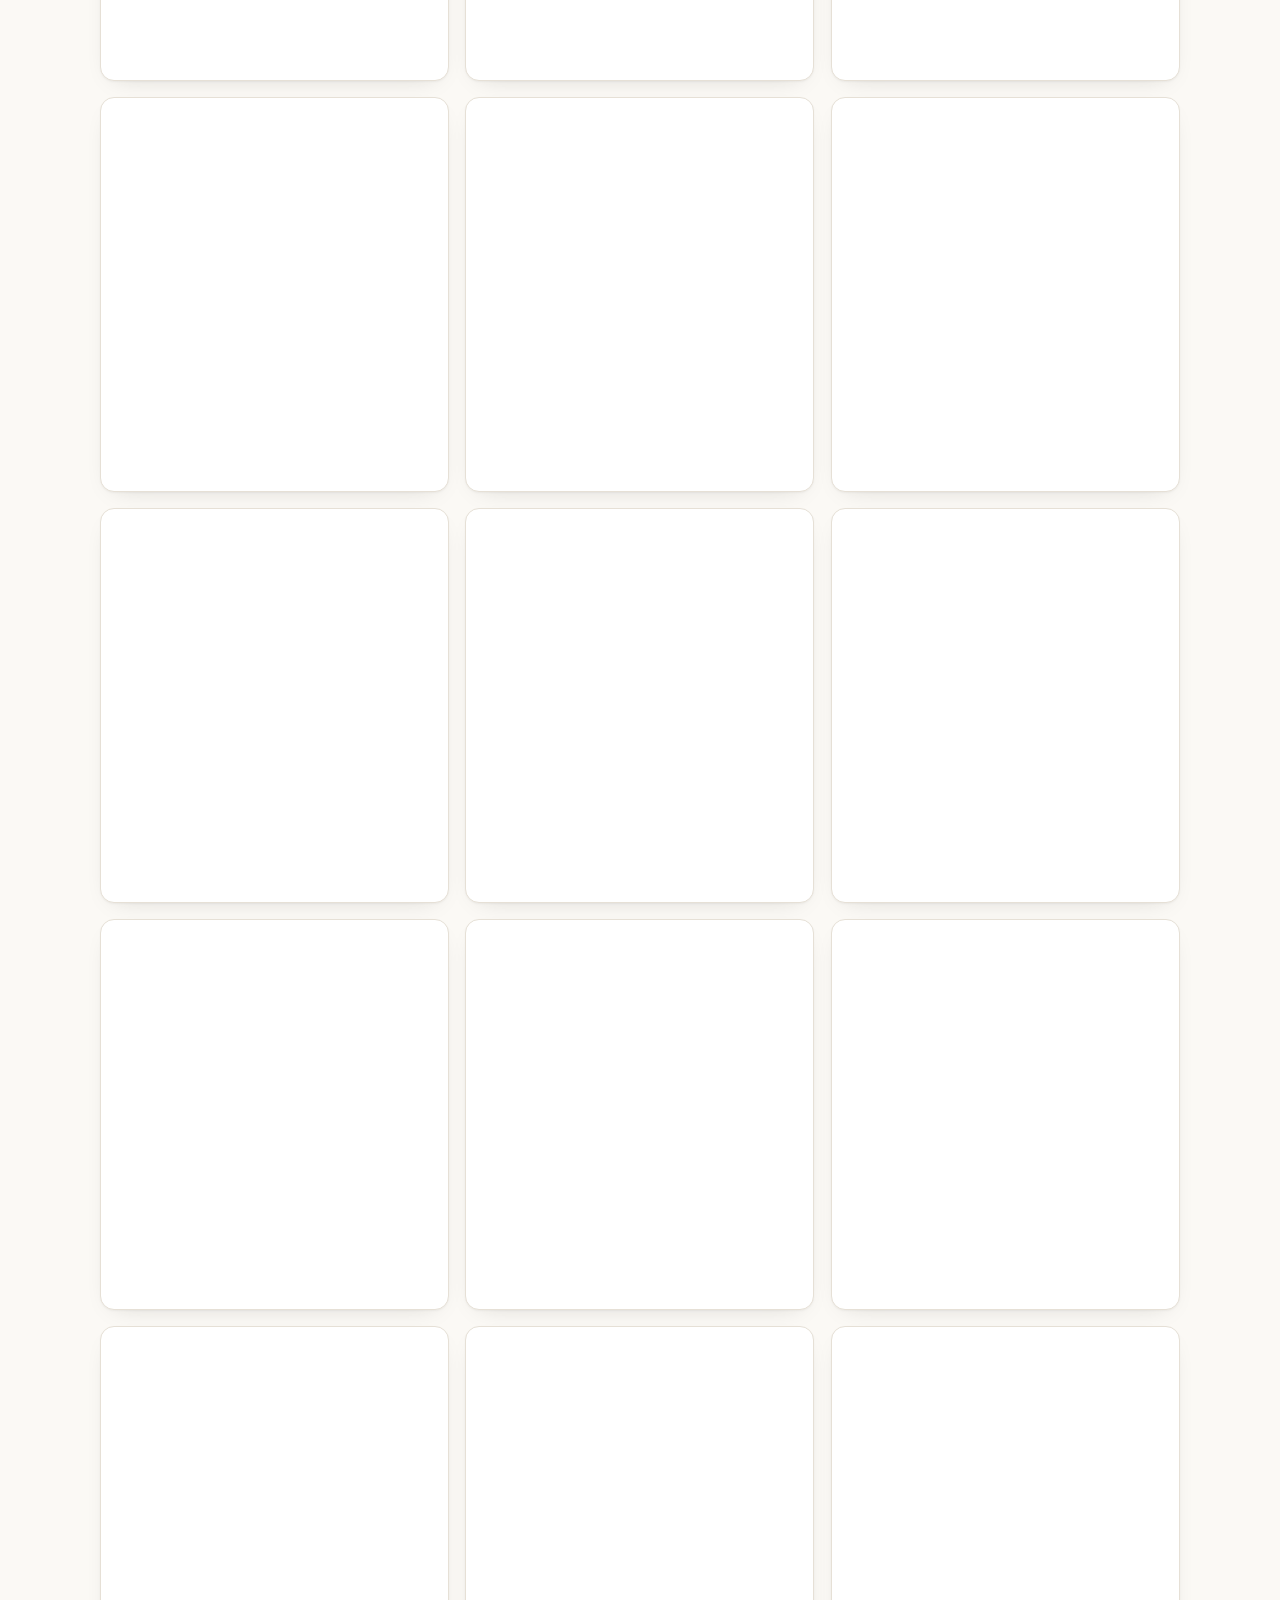
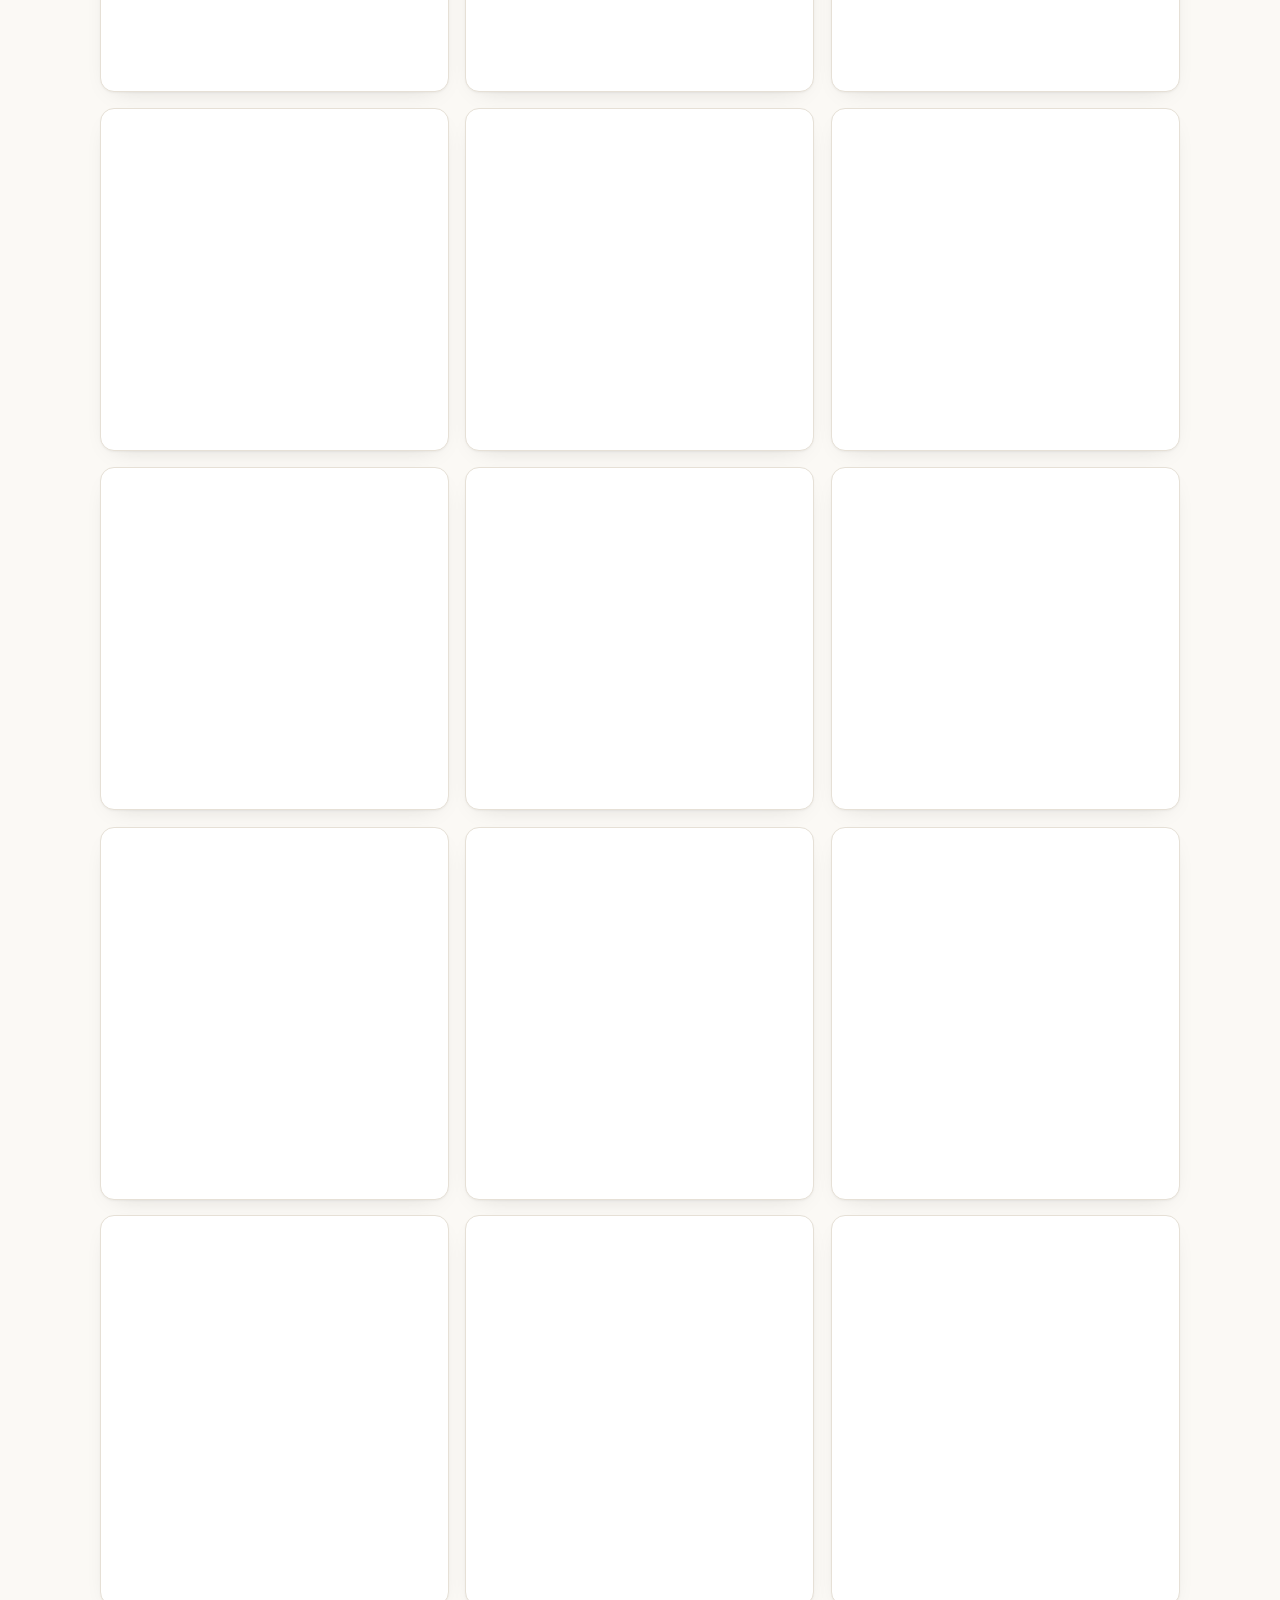
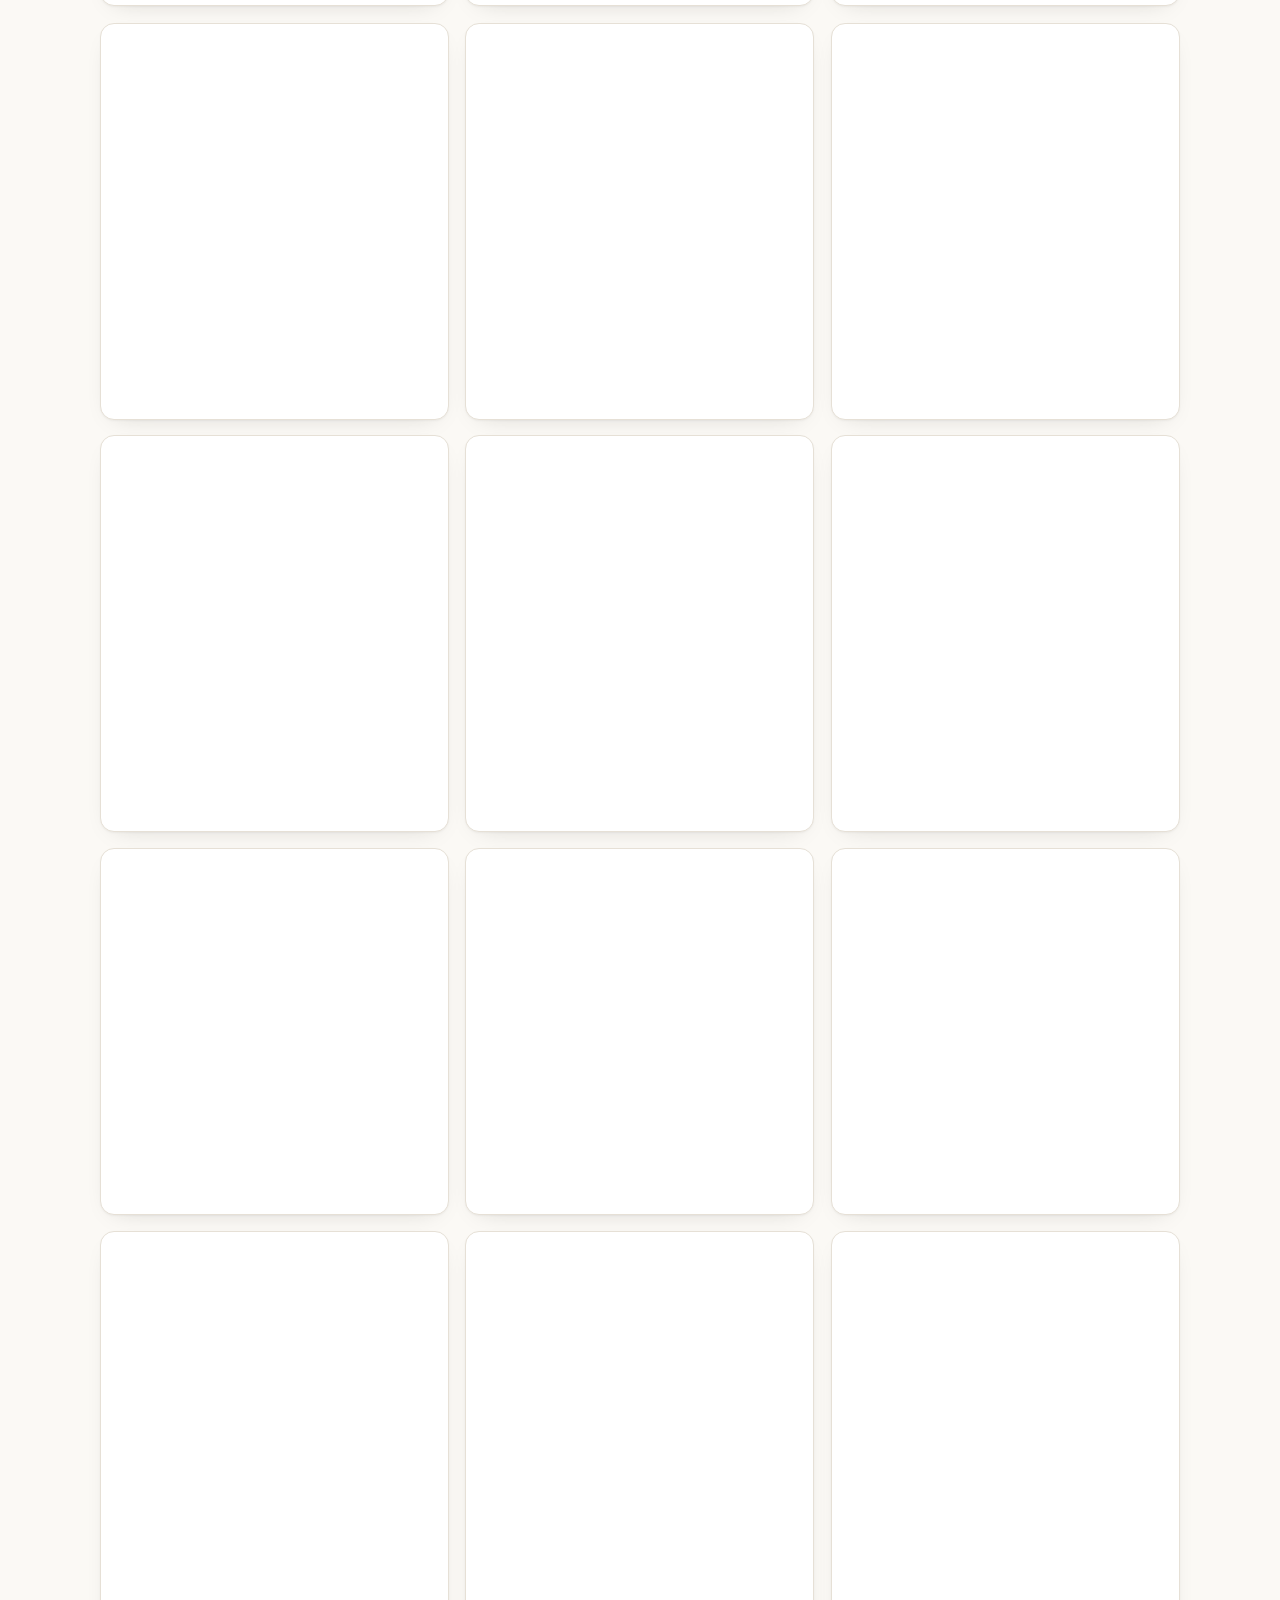
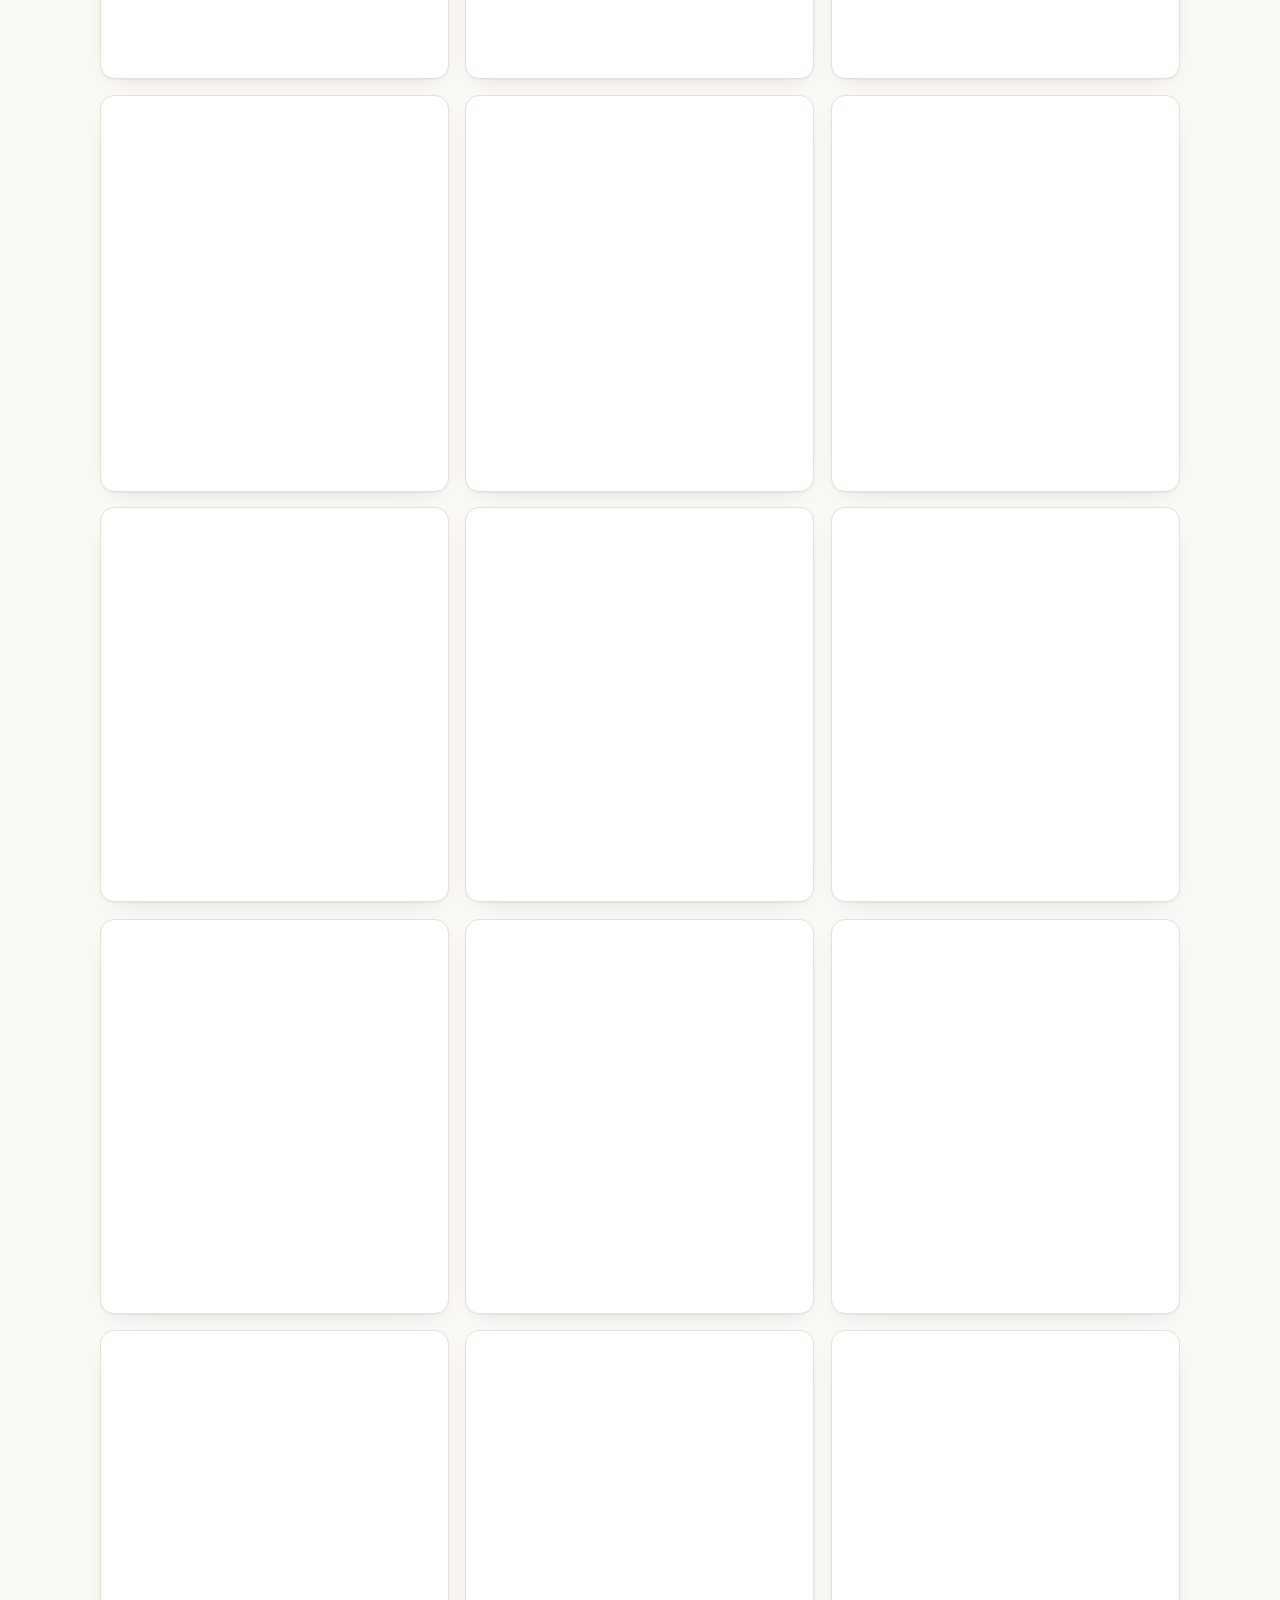
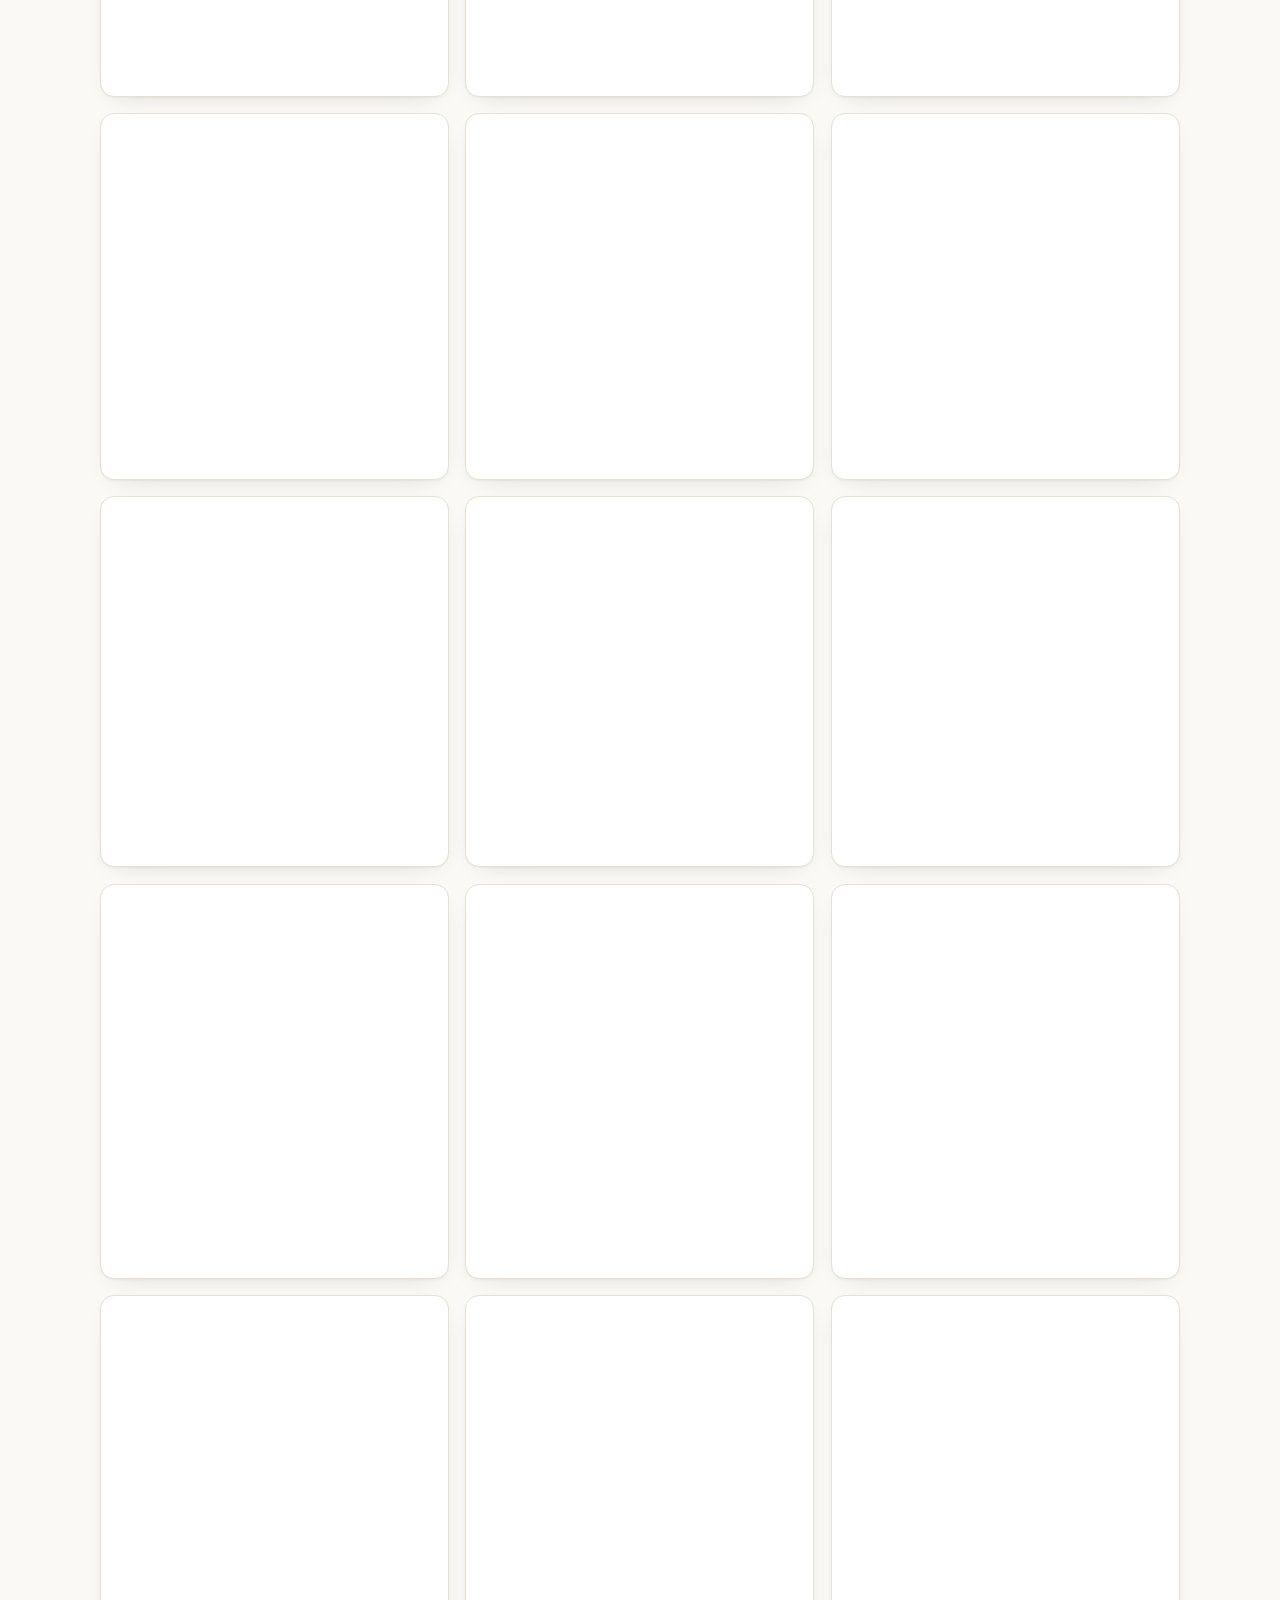
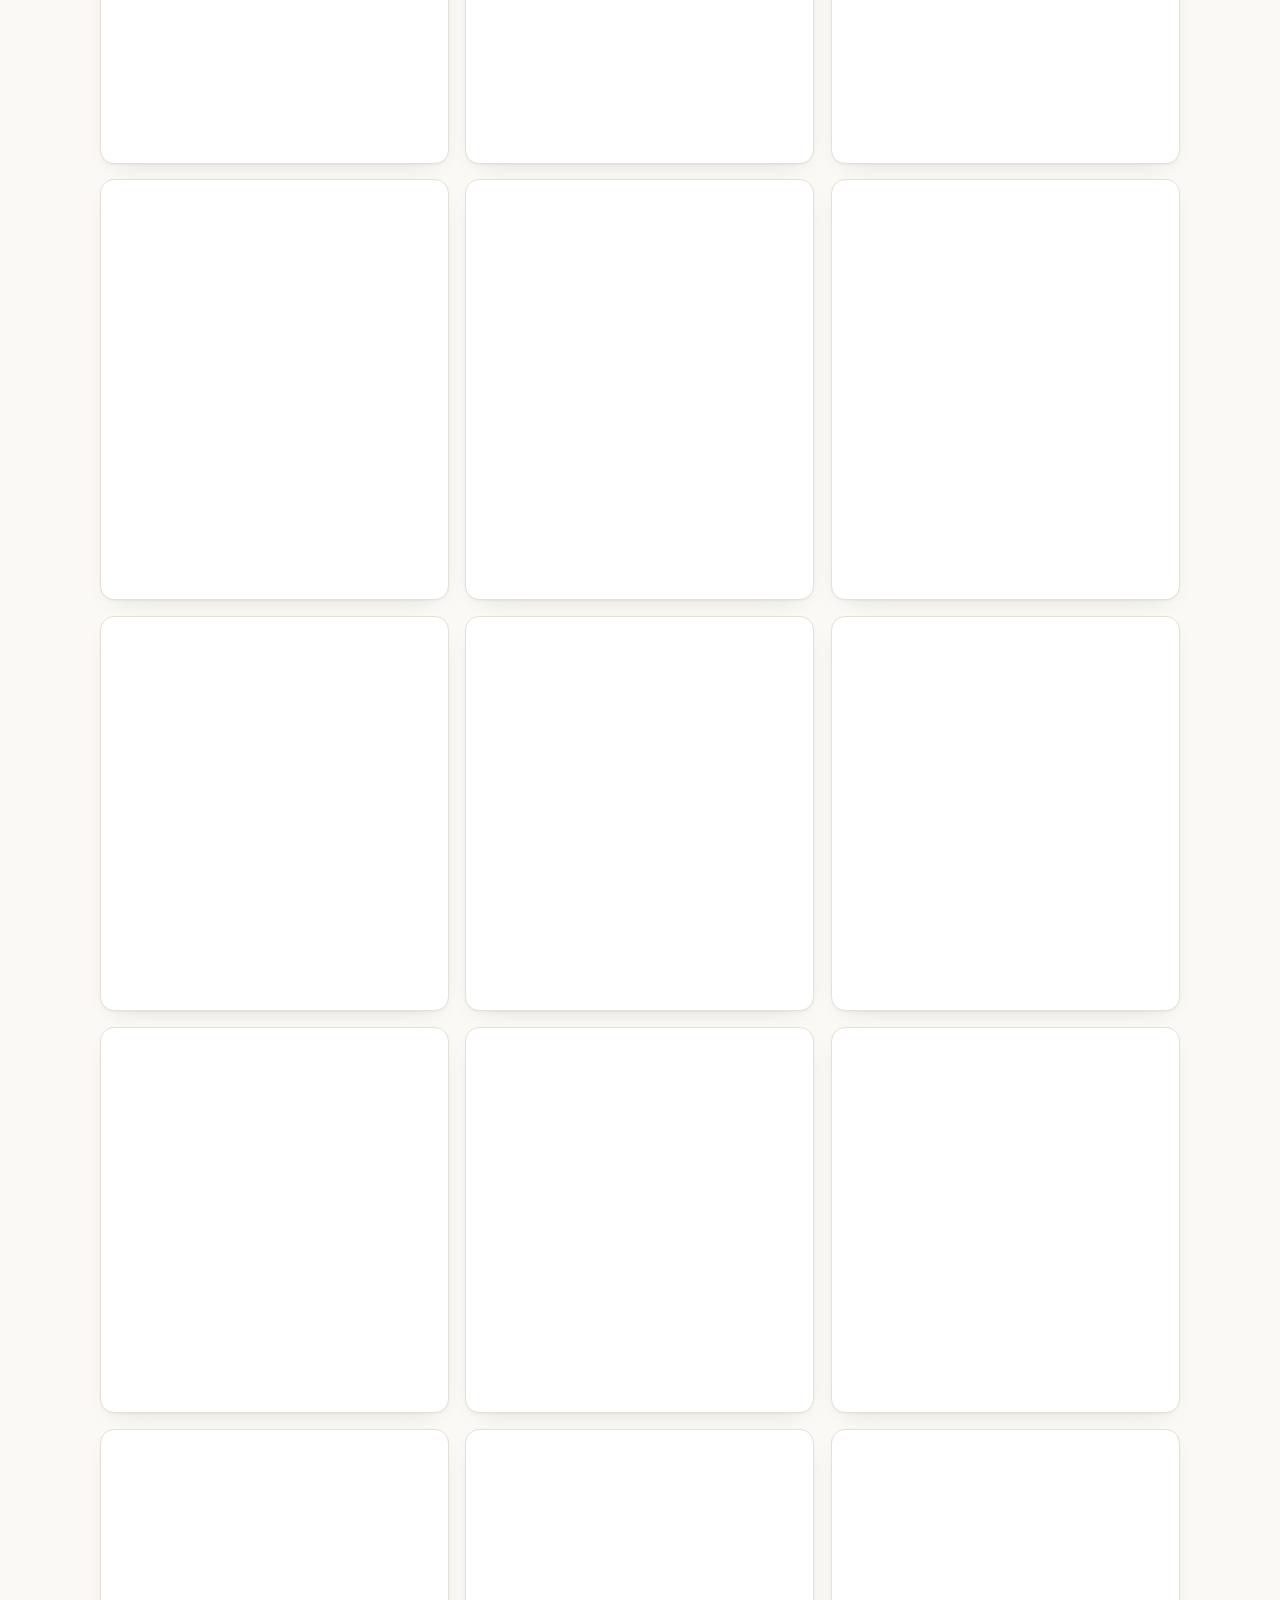
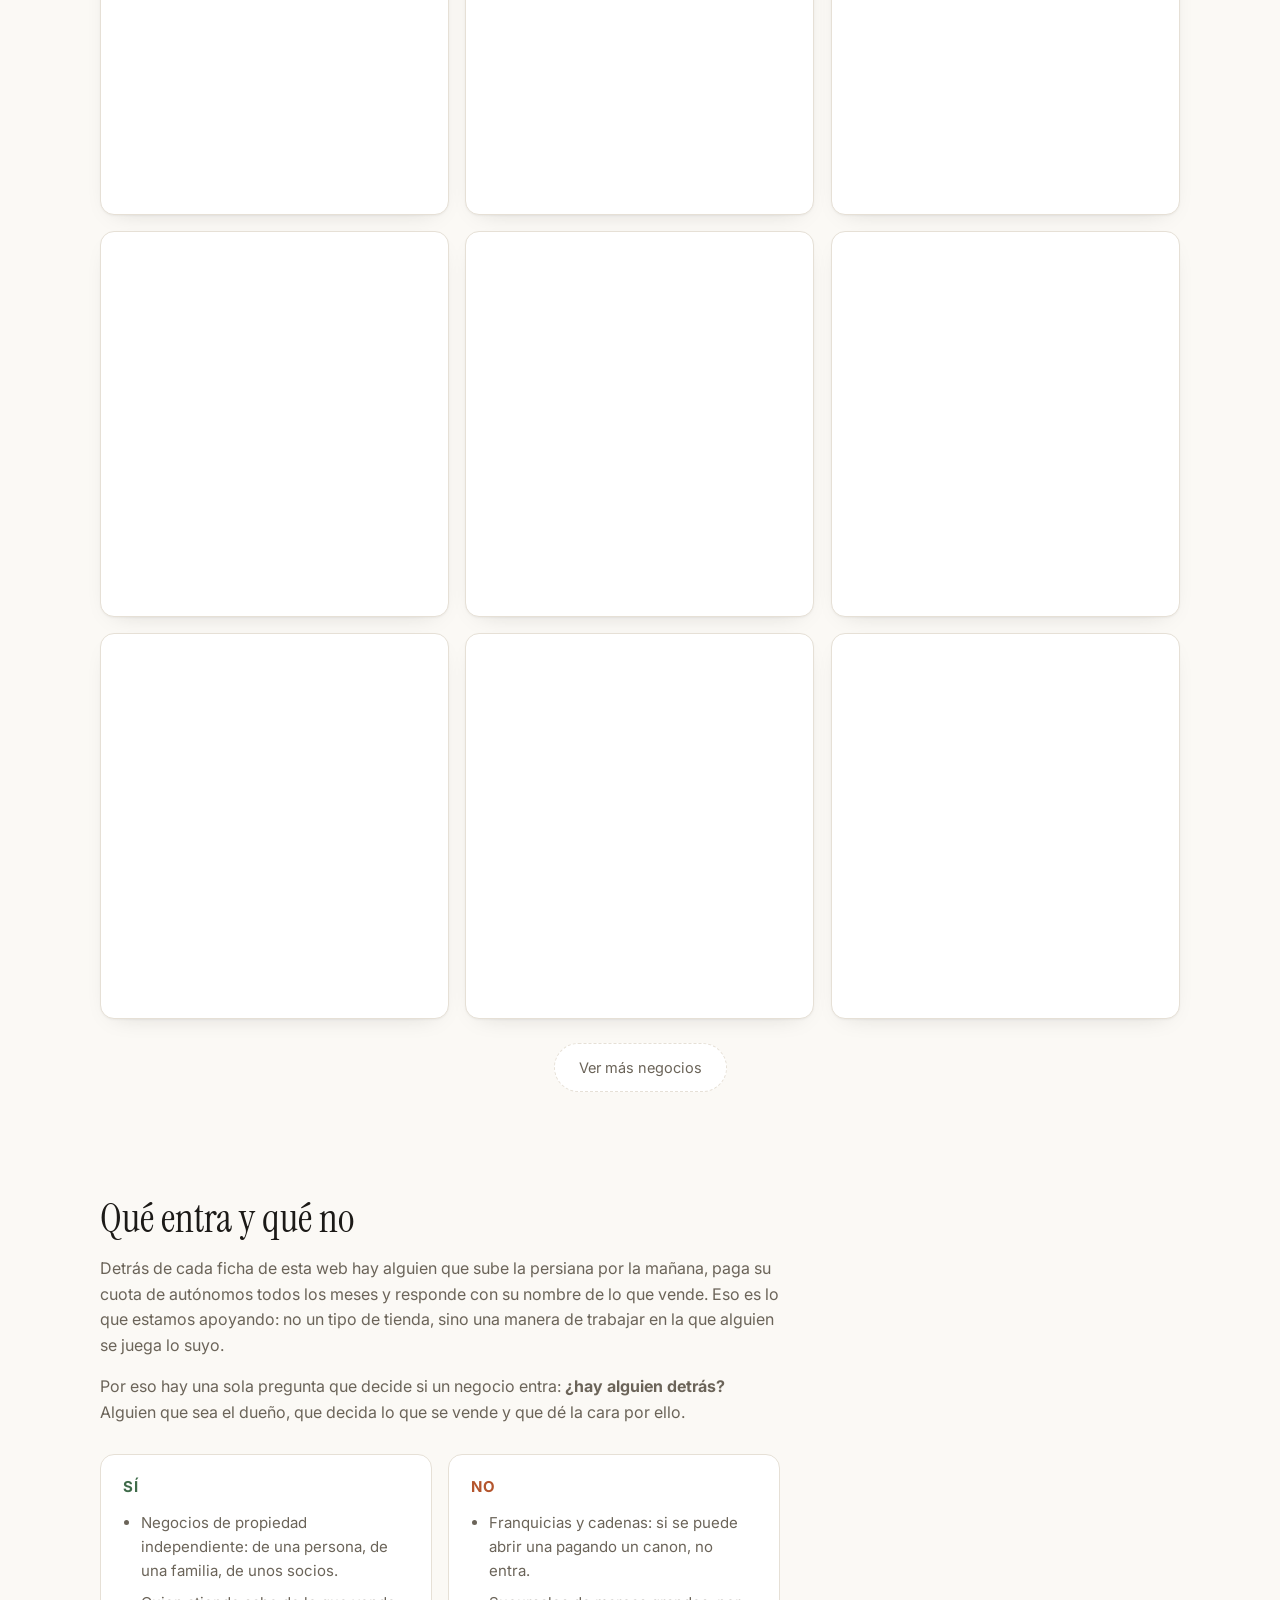
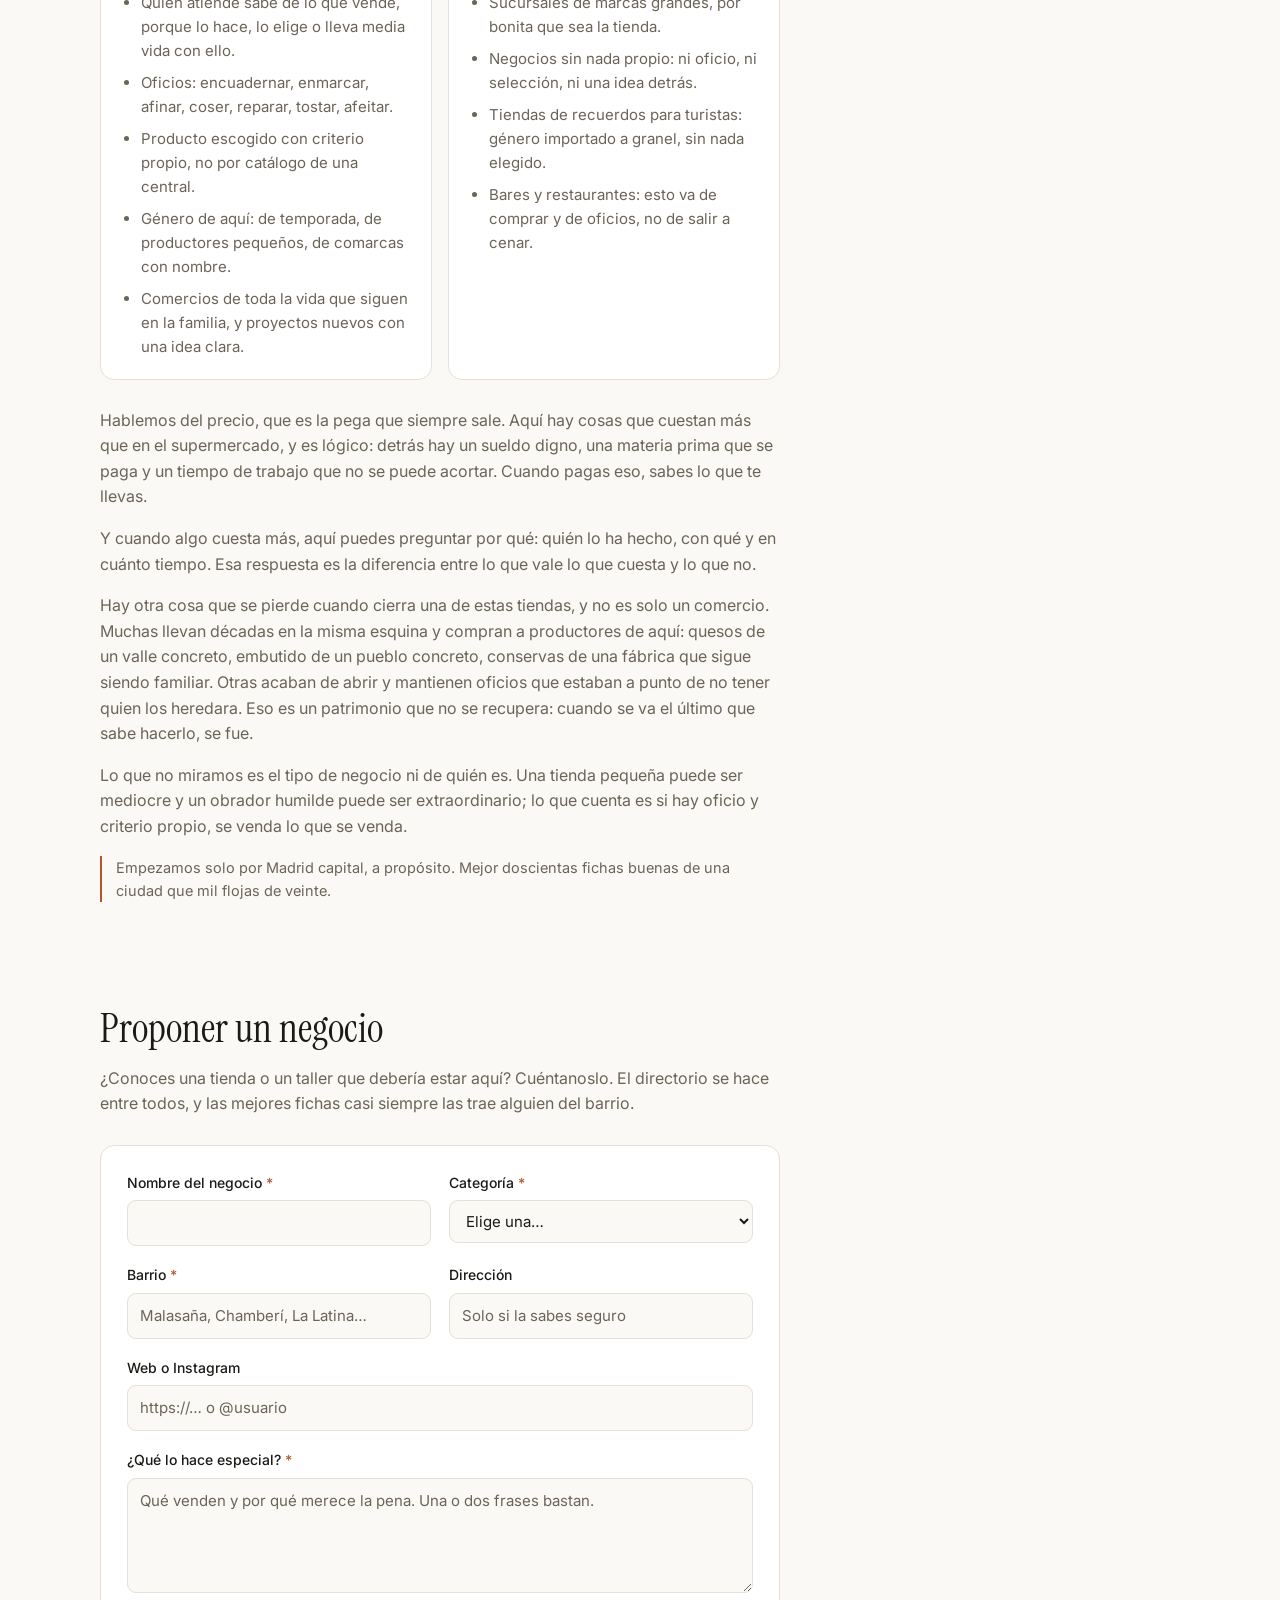
==== commit f6460a70: "Corregir el barrio de Akira Cómics: Barrio del Pilar, no Malasaña Lo ha dicho la propia tienda respo" ====
--- a/index.html
+++ b/index.html
@@ -286,7 +286,7 @@
   </div>
 </footer>
 
-<script src="data/negocios.js?v=57e0f042"></script>
+<script src="data/negocios.js?v=3f15dbf6"></script>
 <script src="assets/js/enviar.js?v=c0966a17"></script>
 <script src="assets/js/app.js?v=735495d4"></script>
 <script src="assets/js/analitica.js?v=98a57f0f"></script>
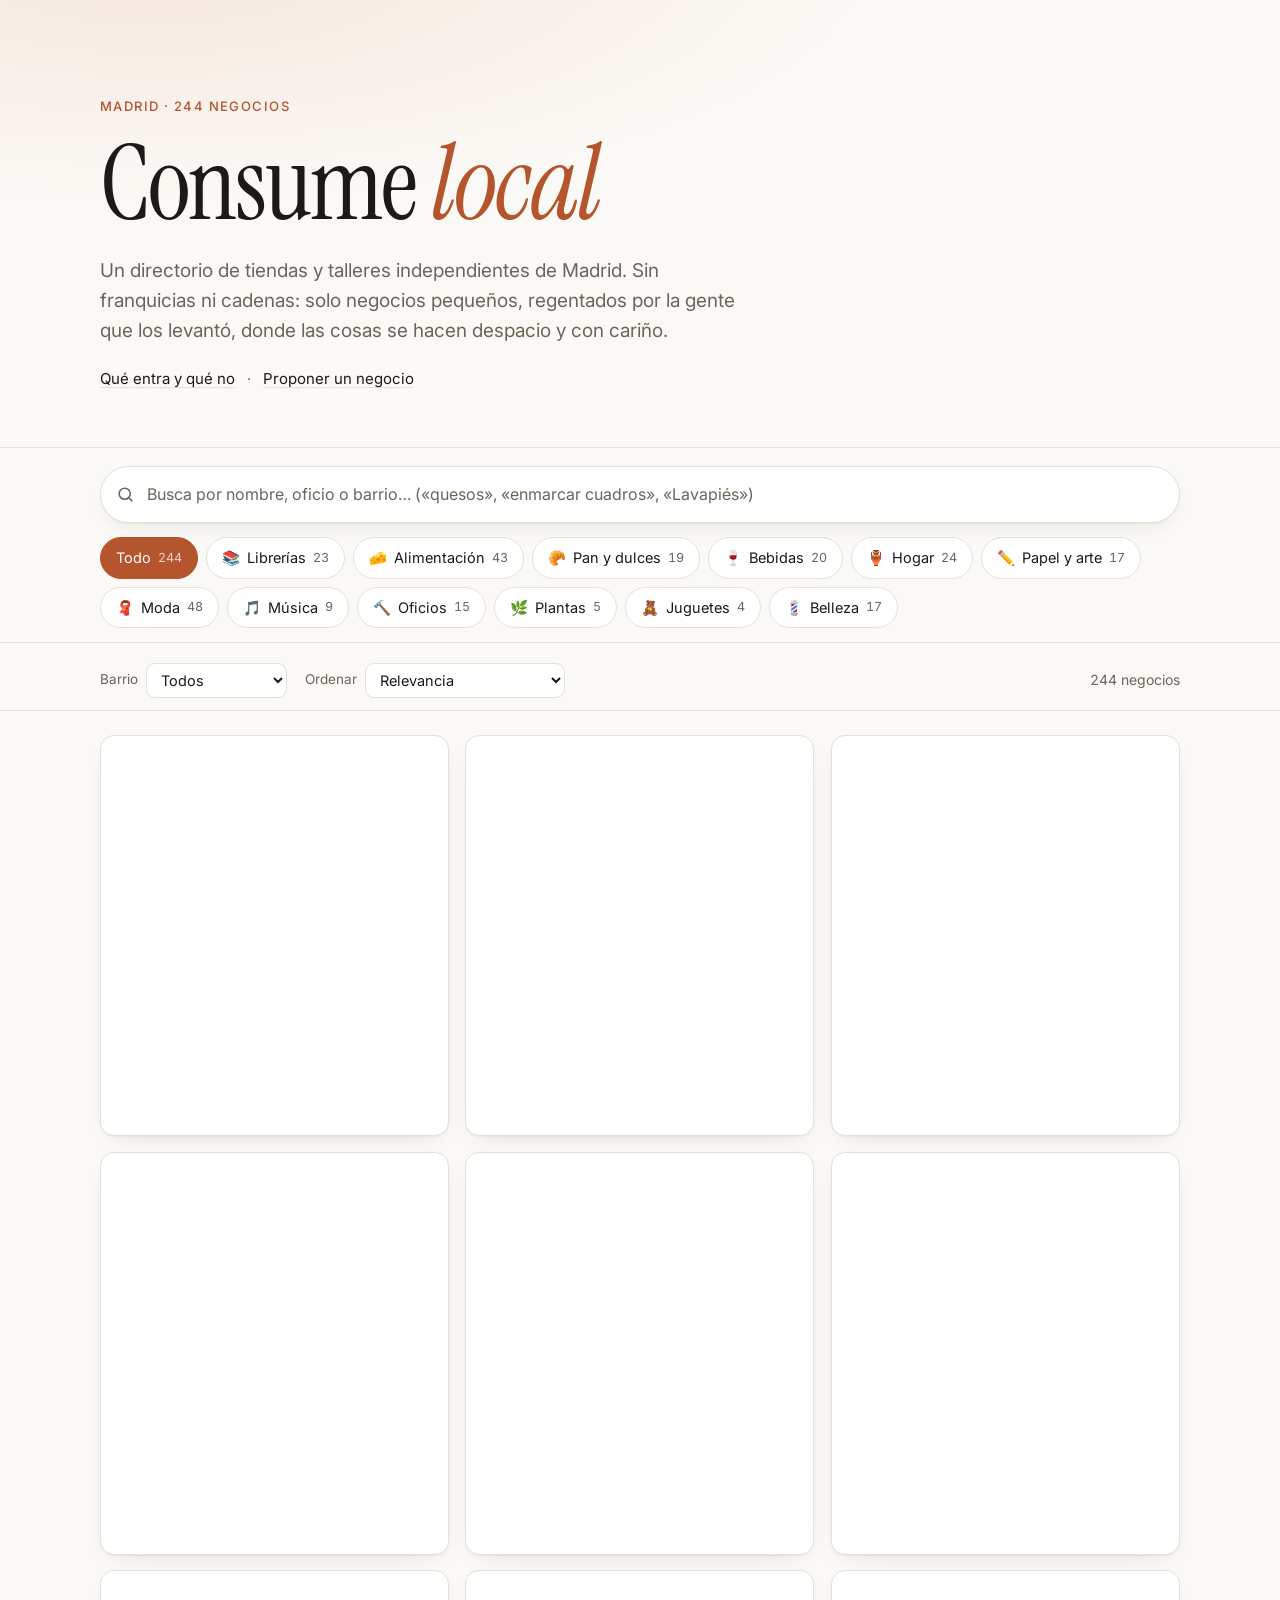
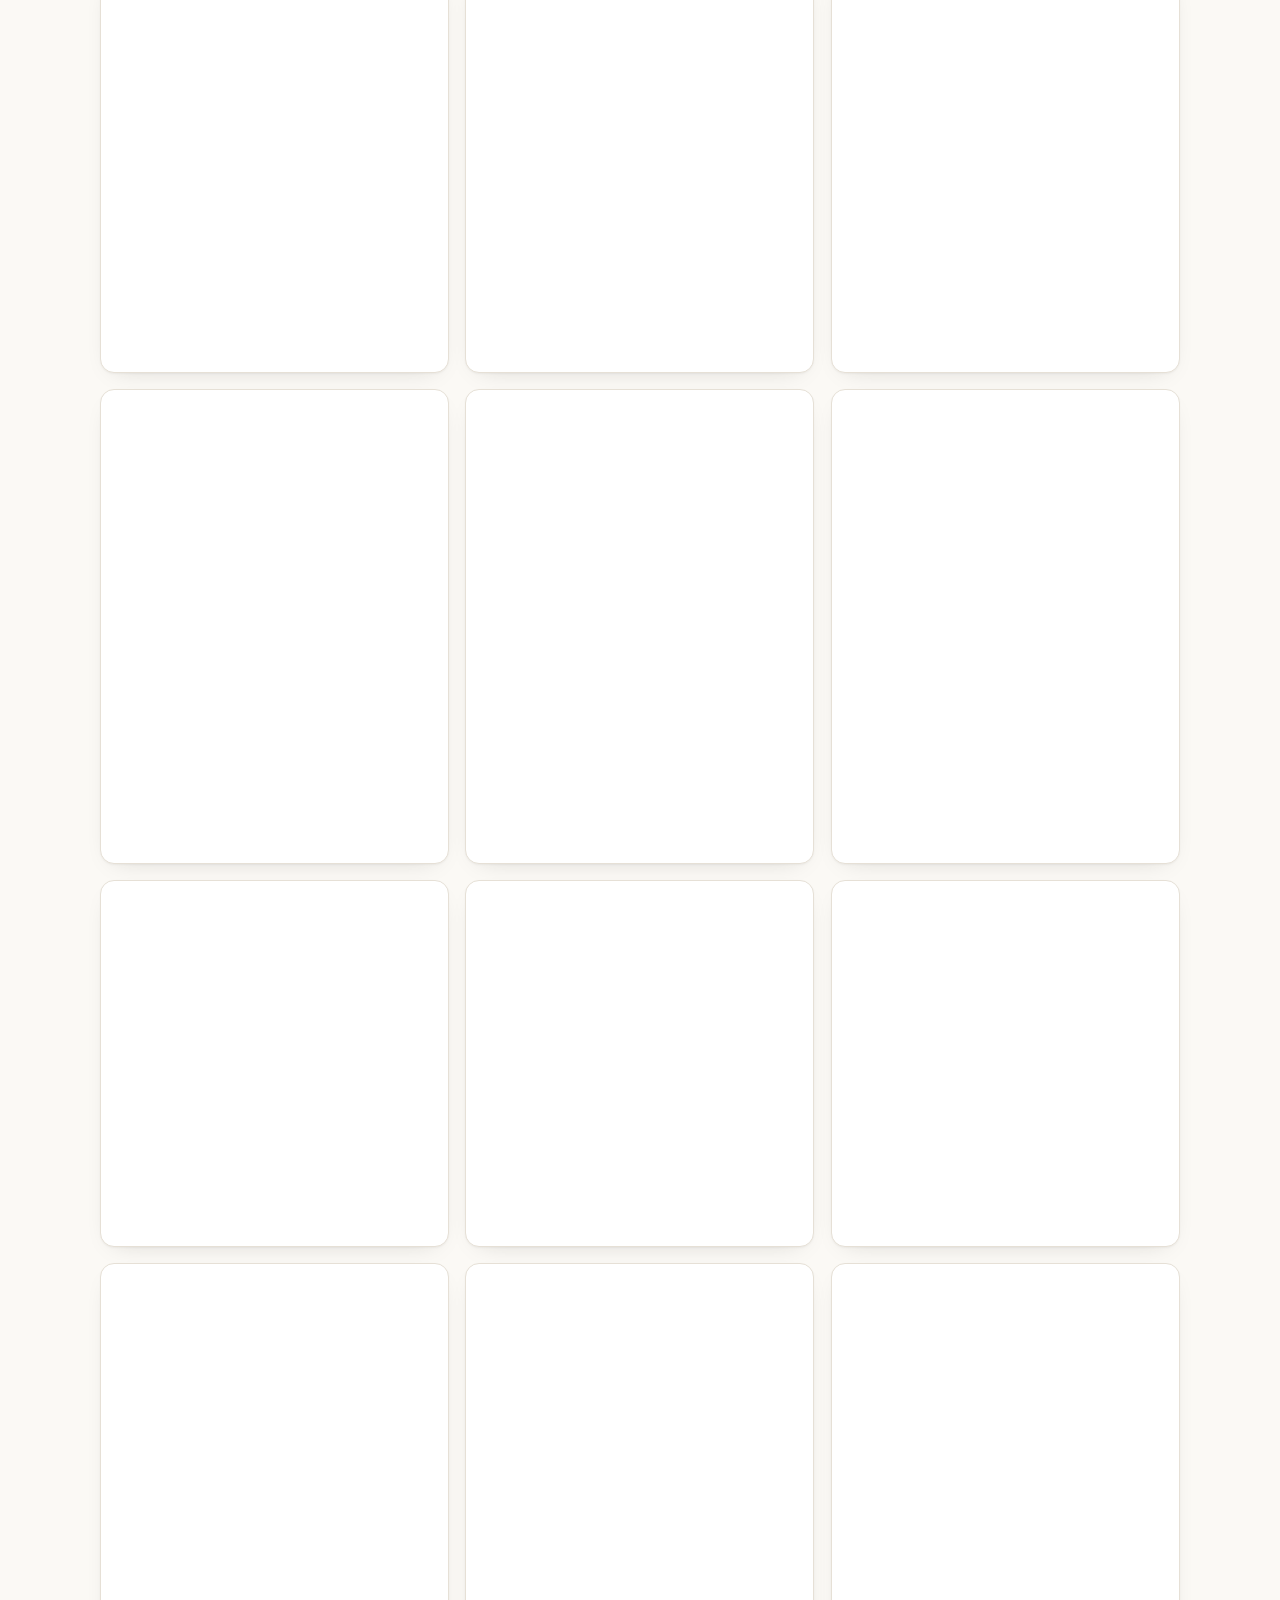
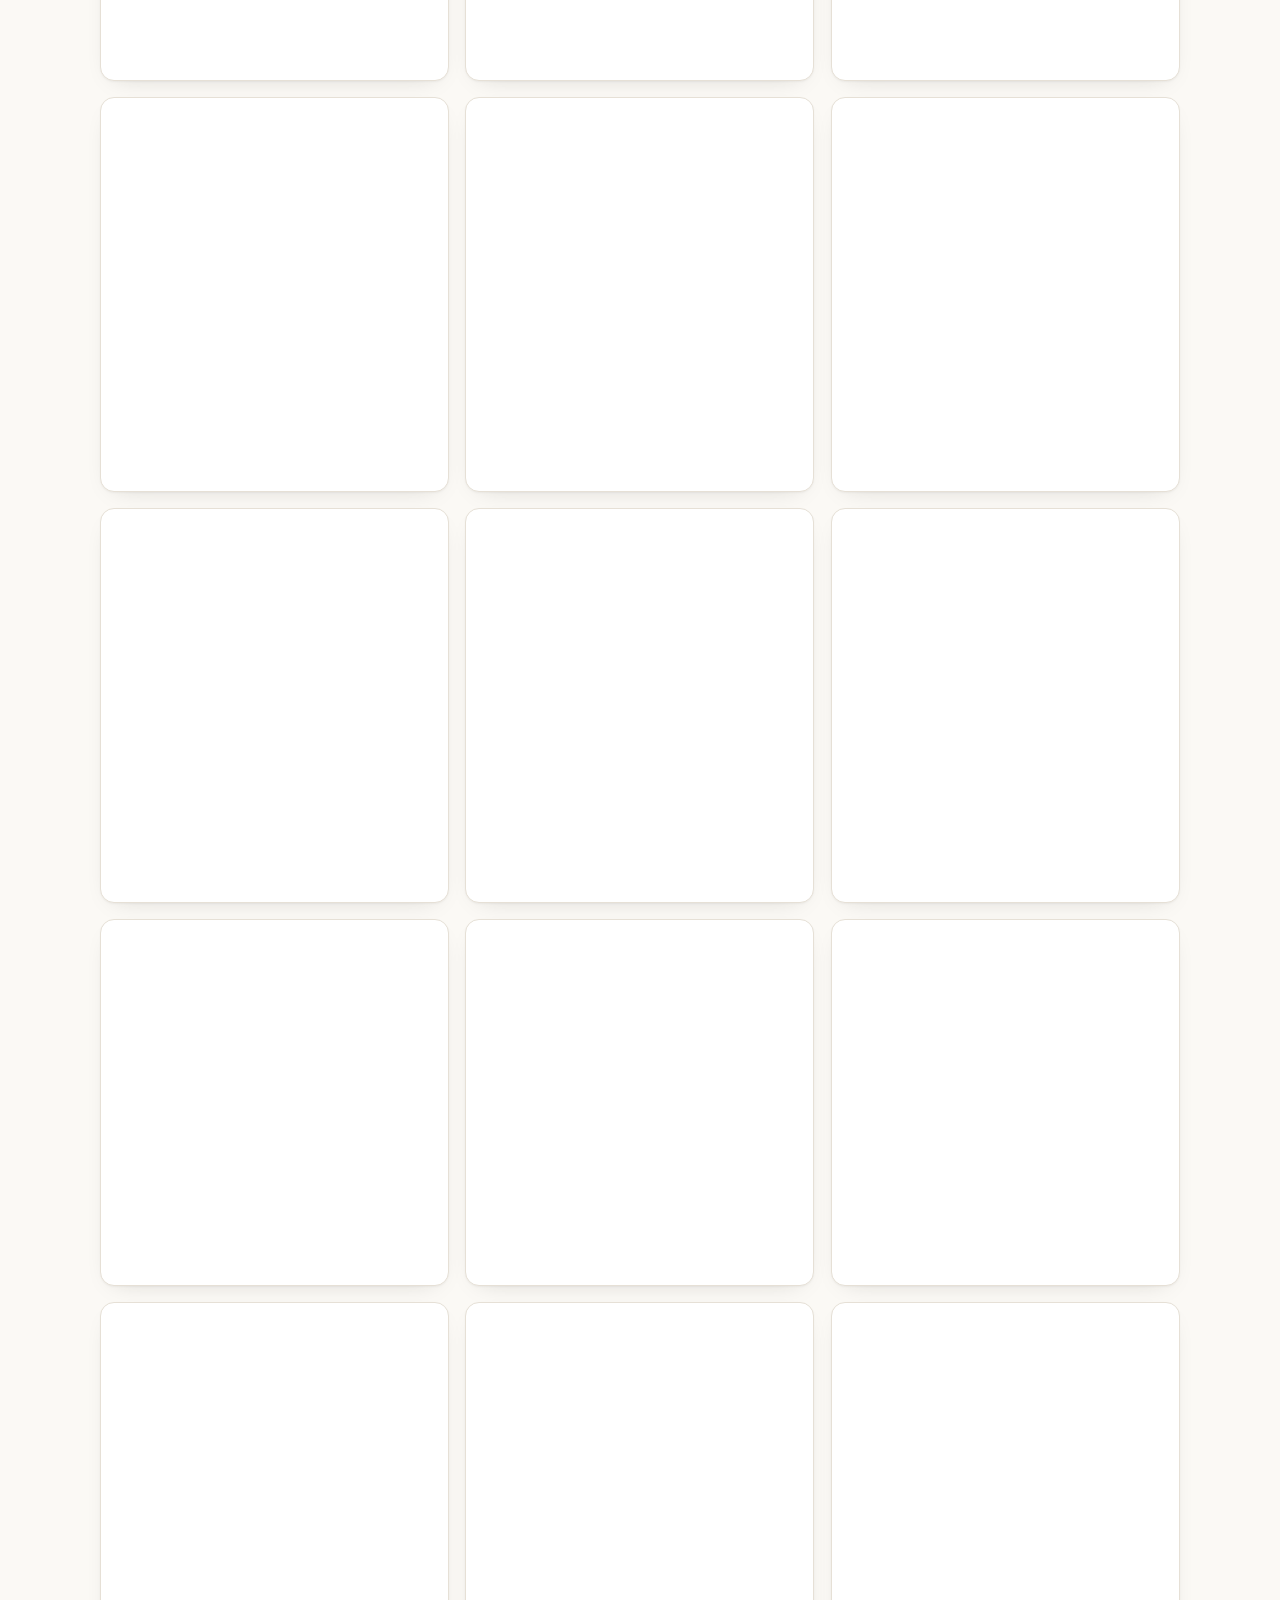
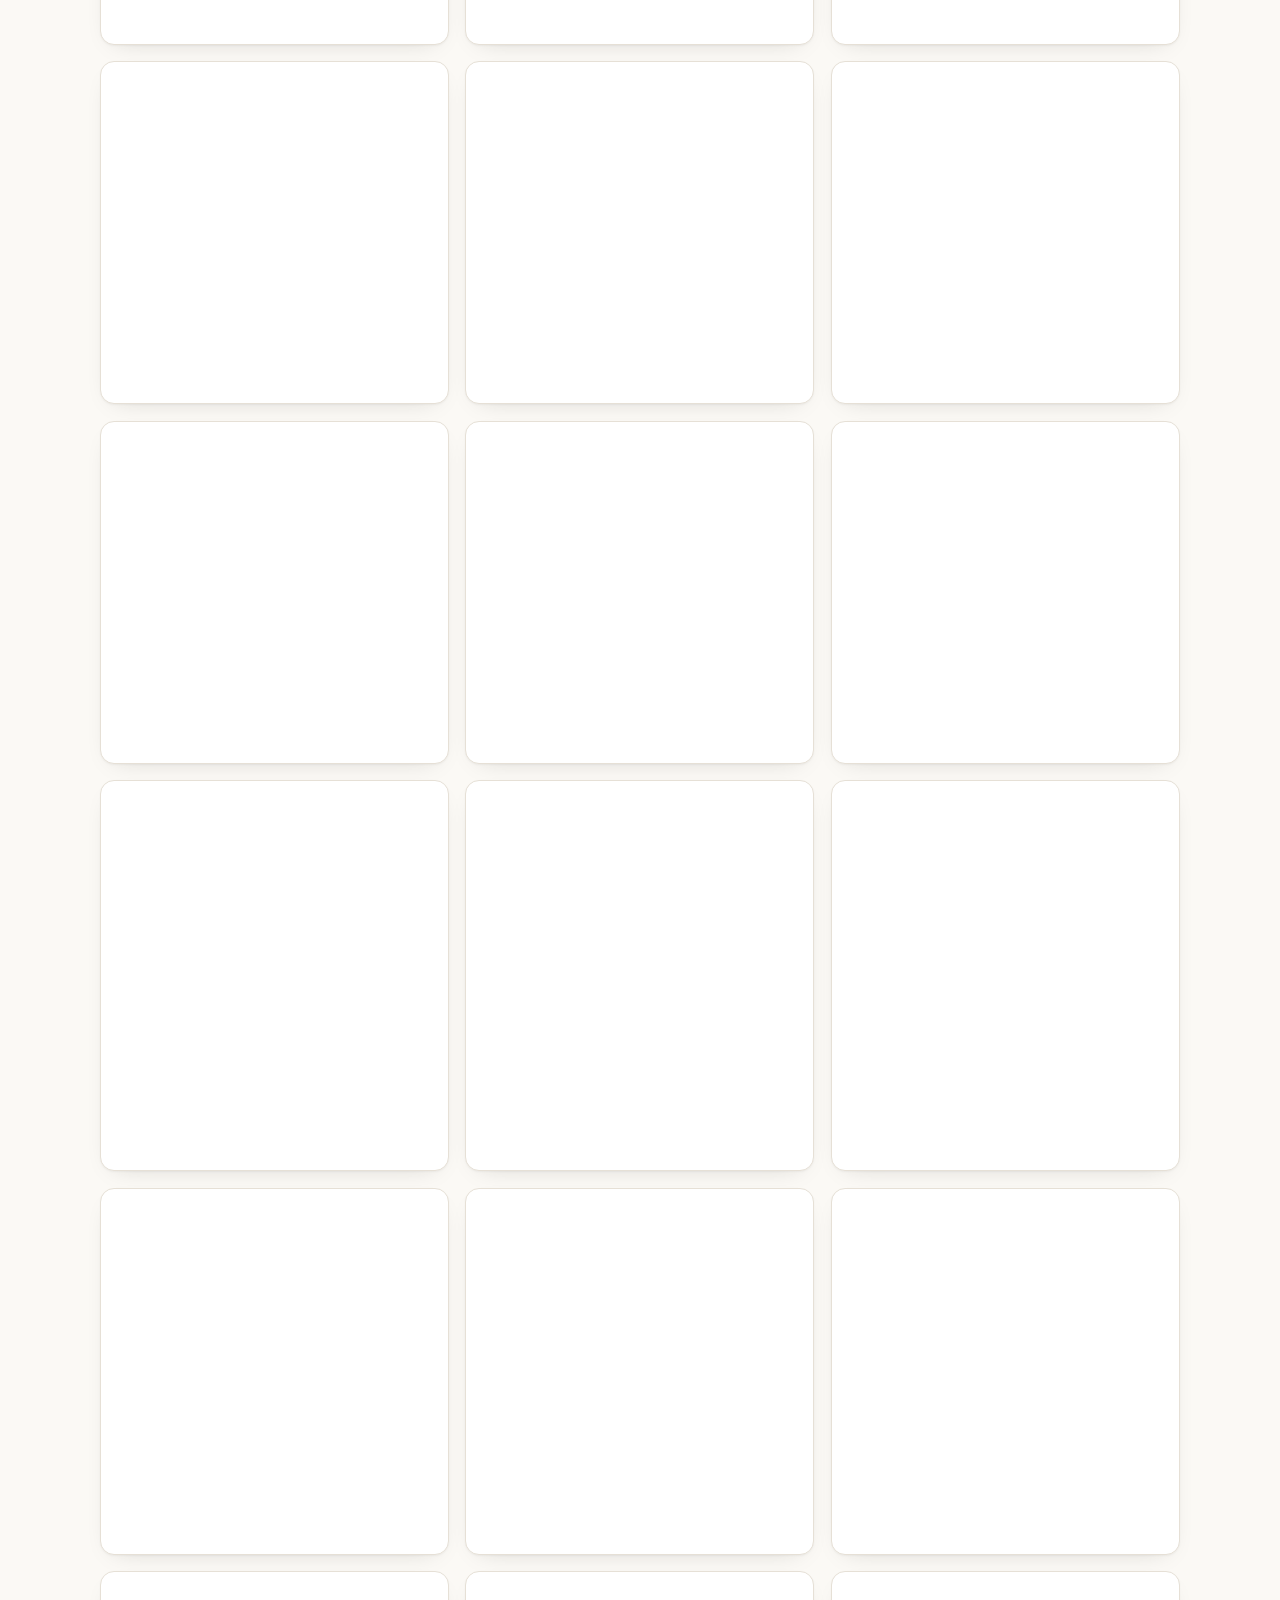
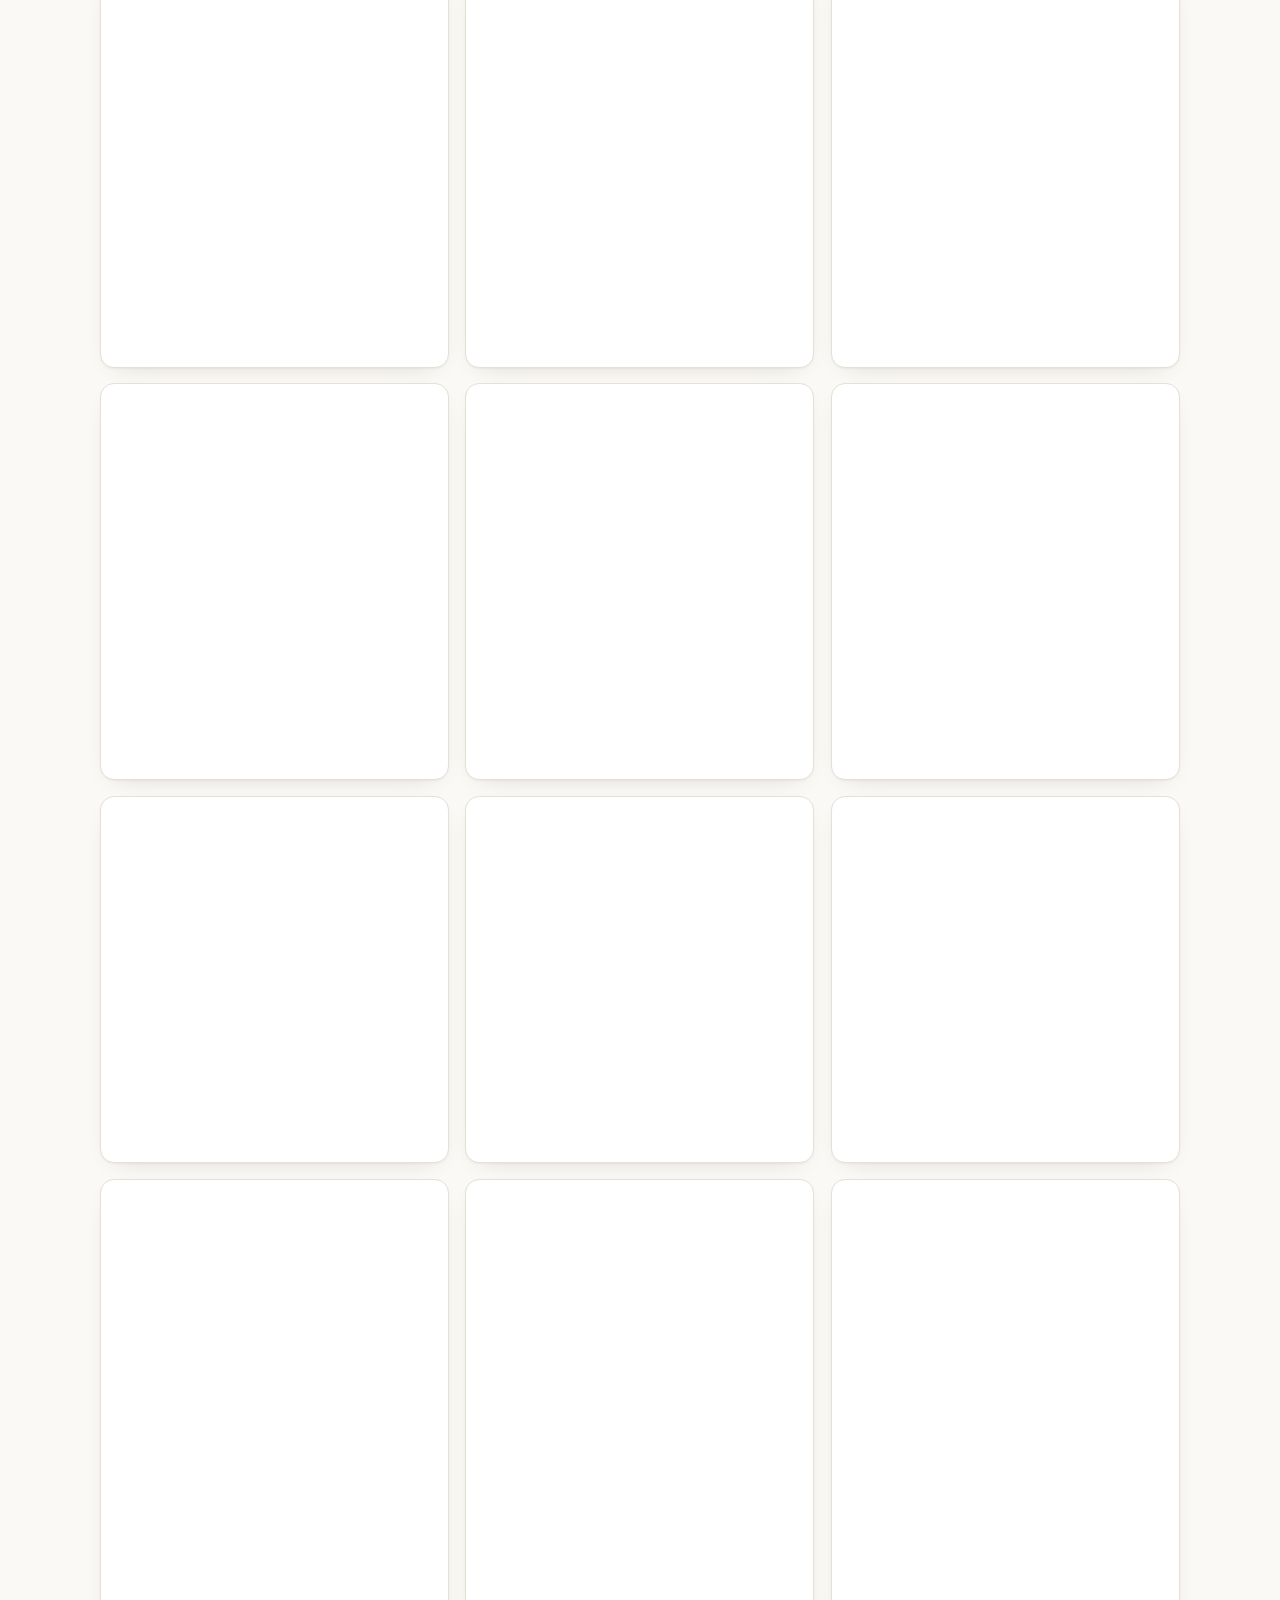
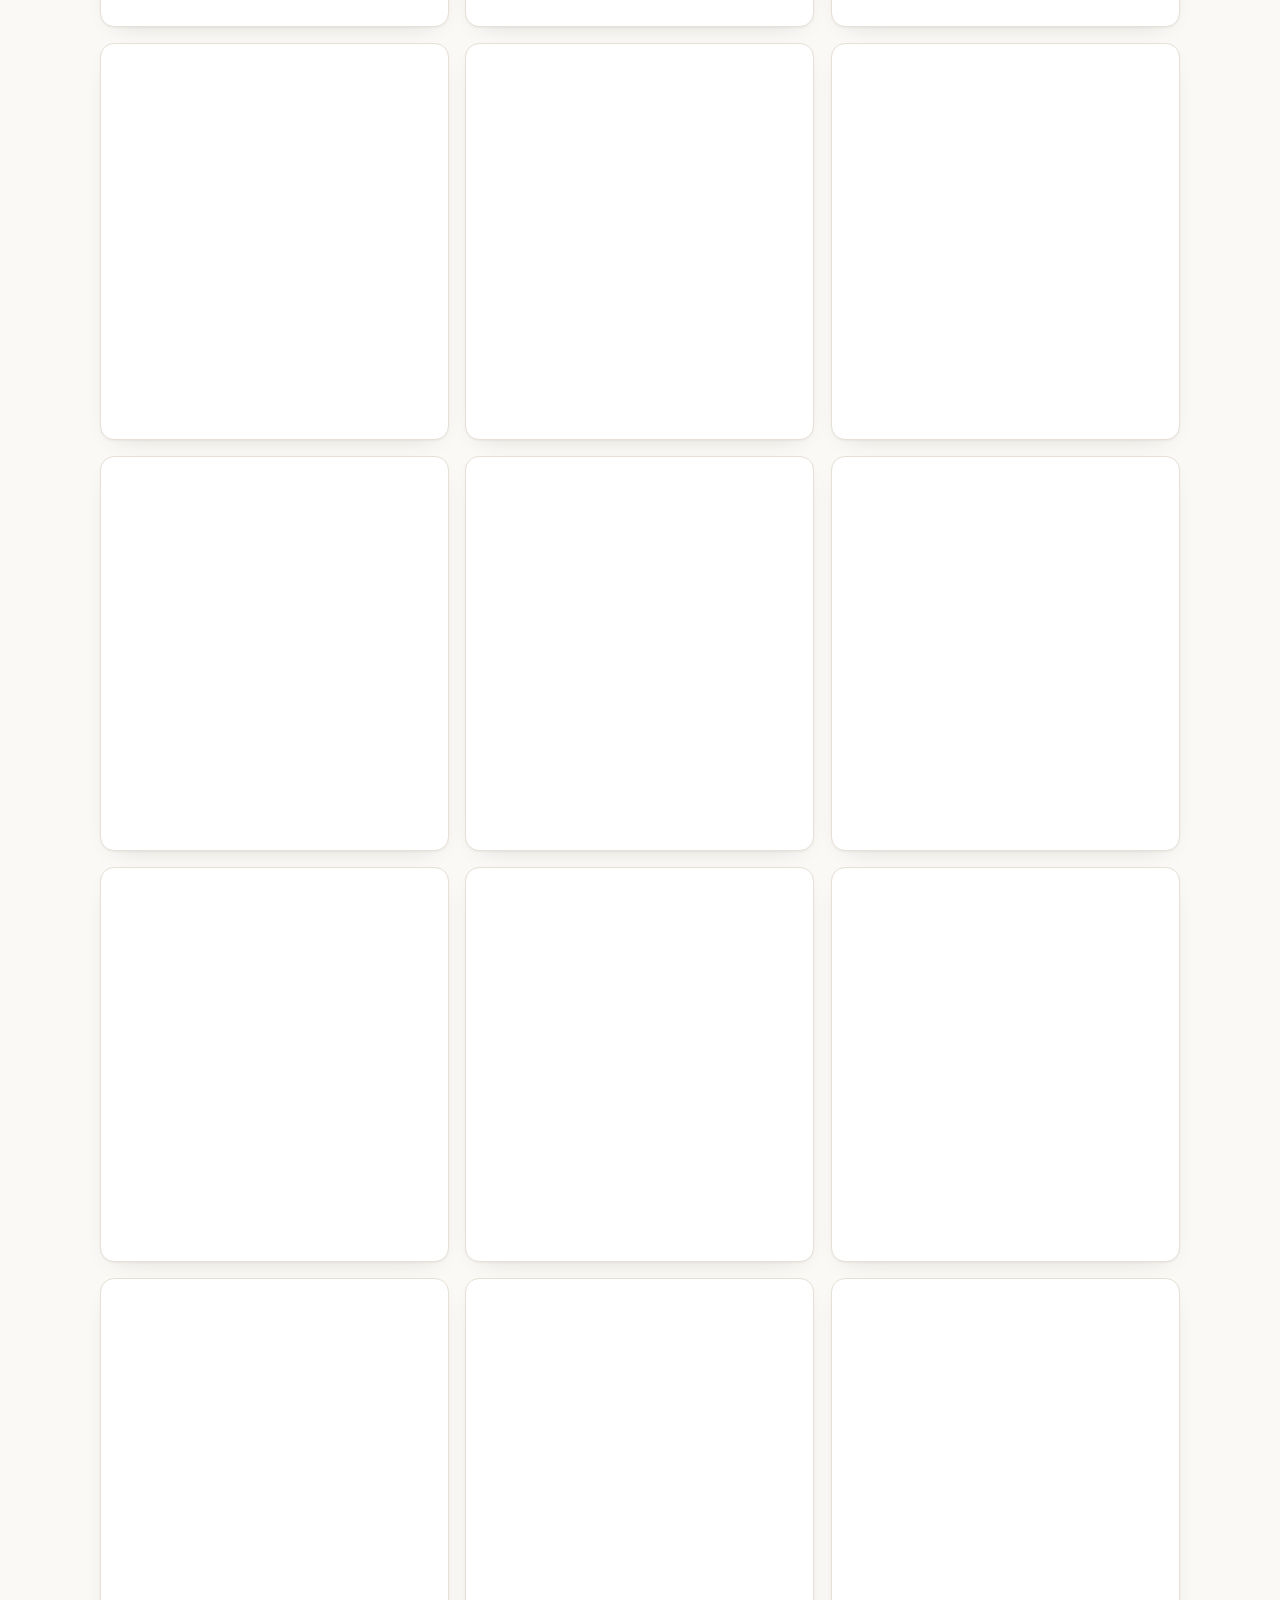
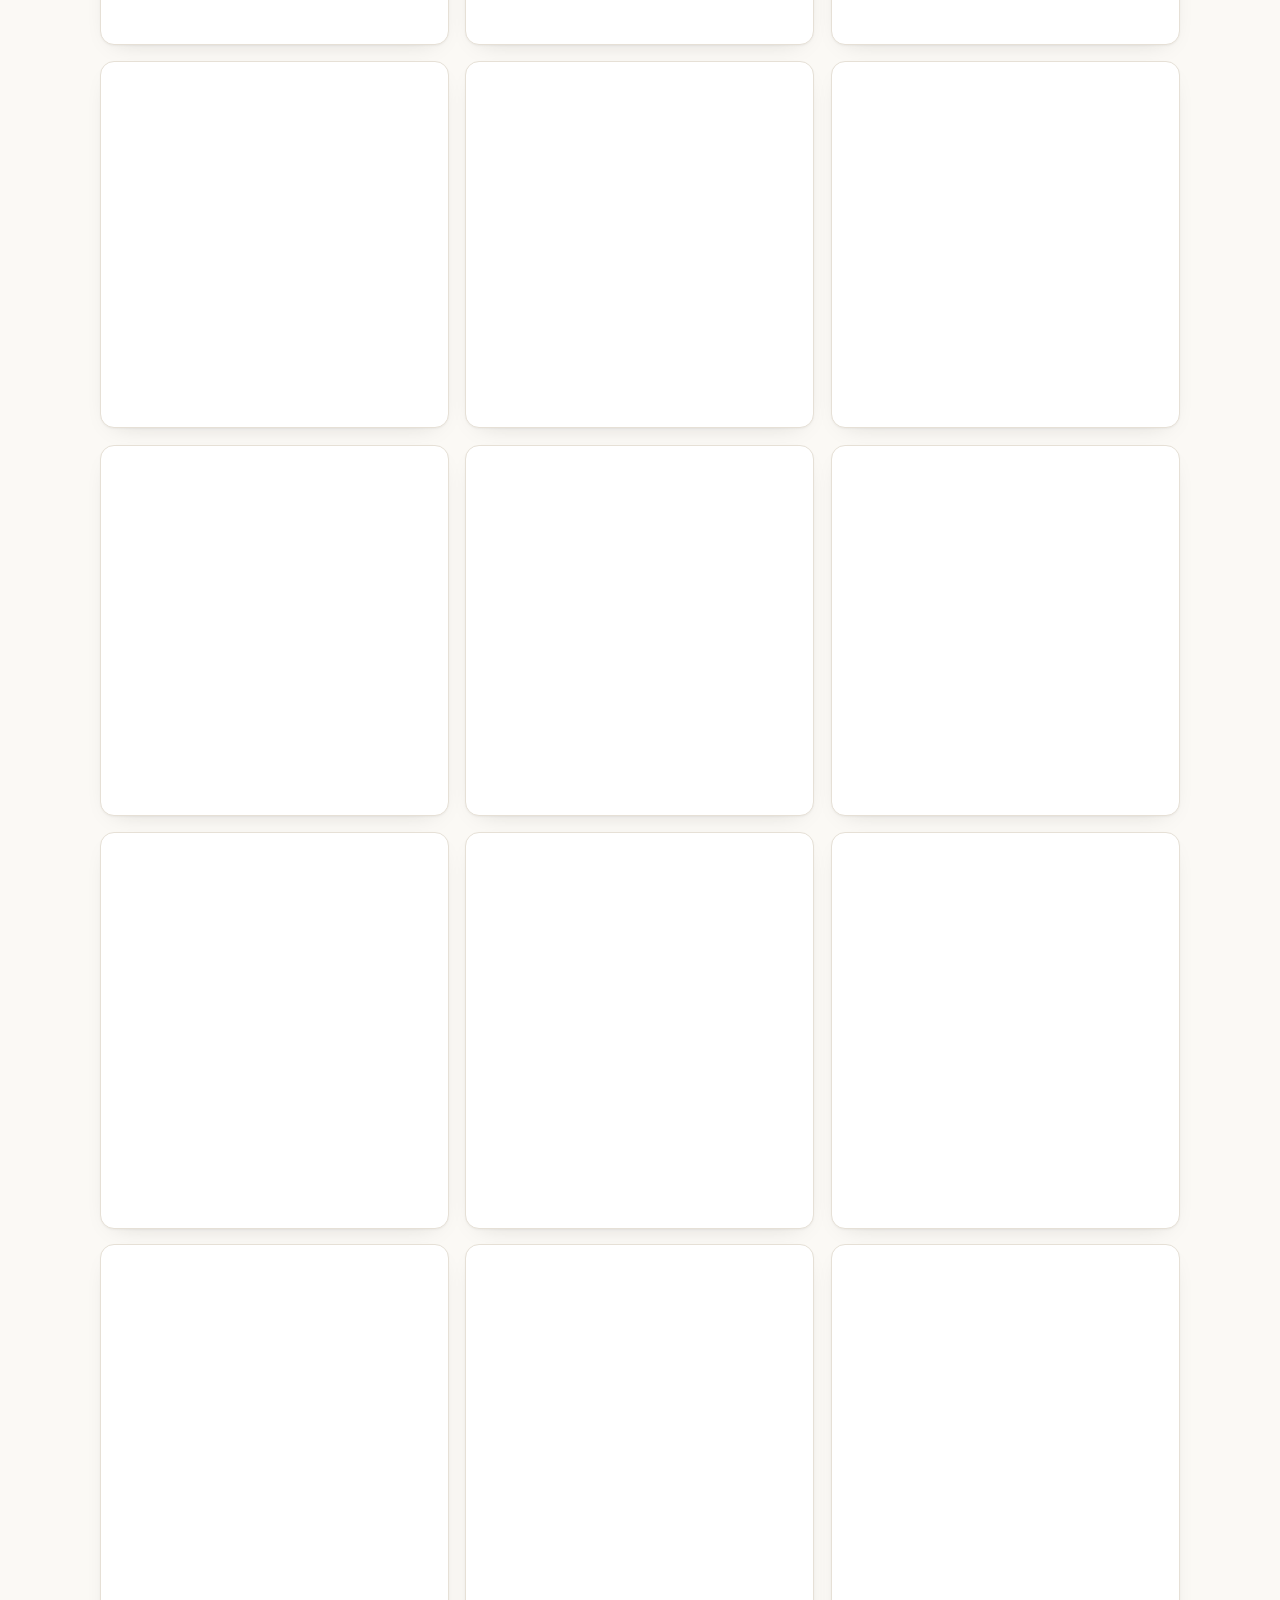
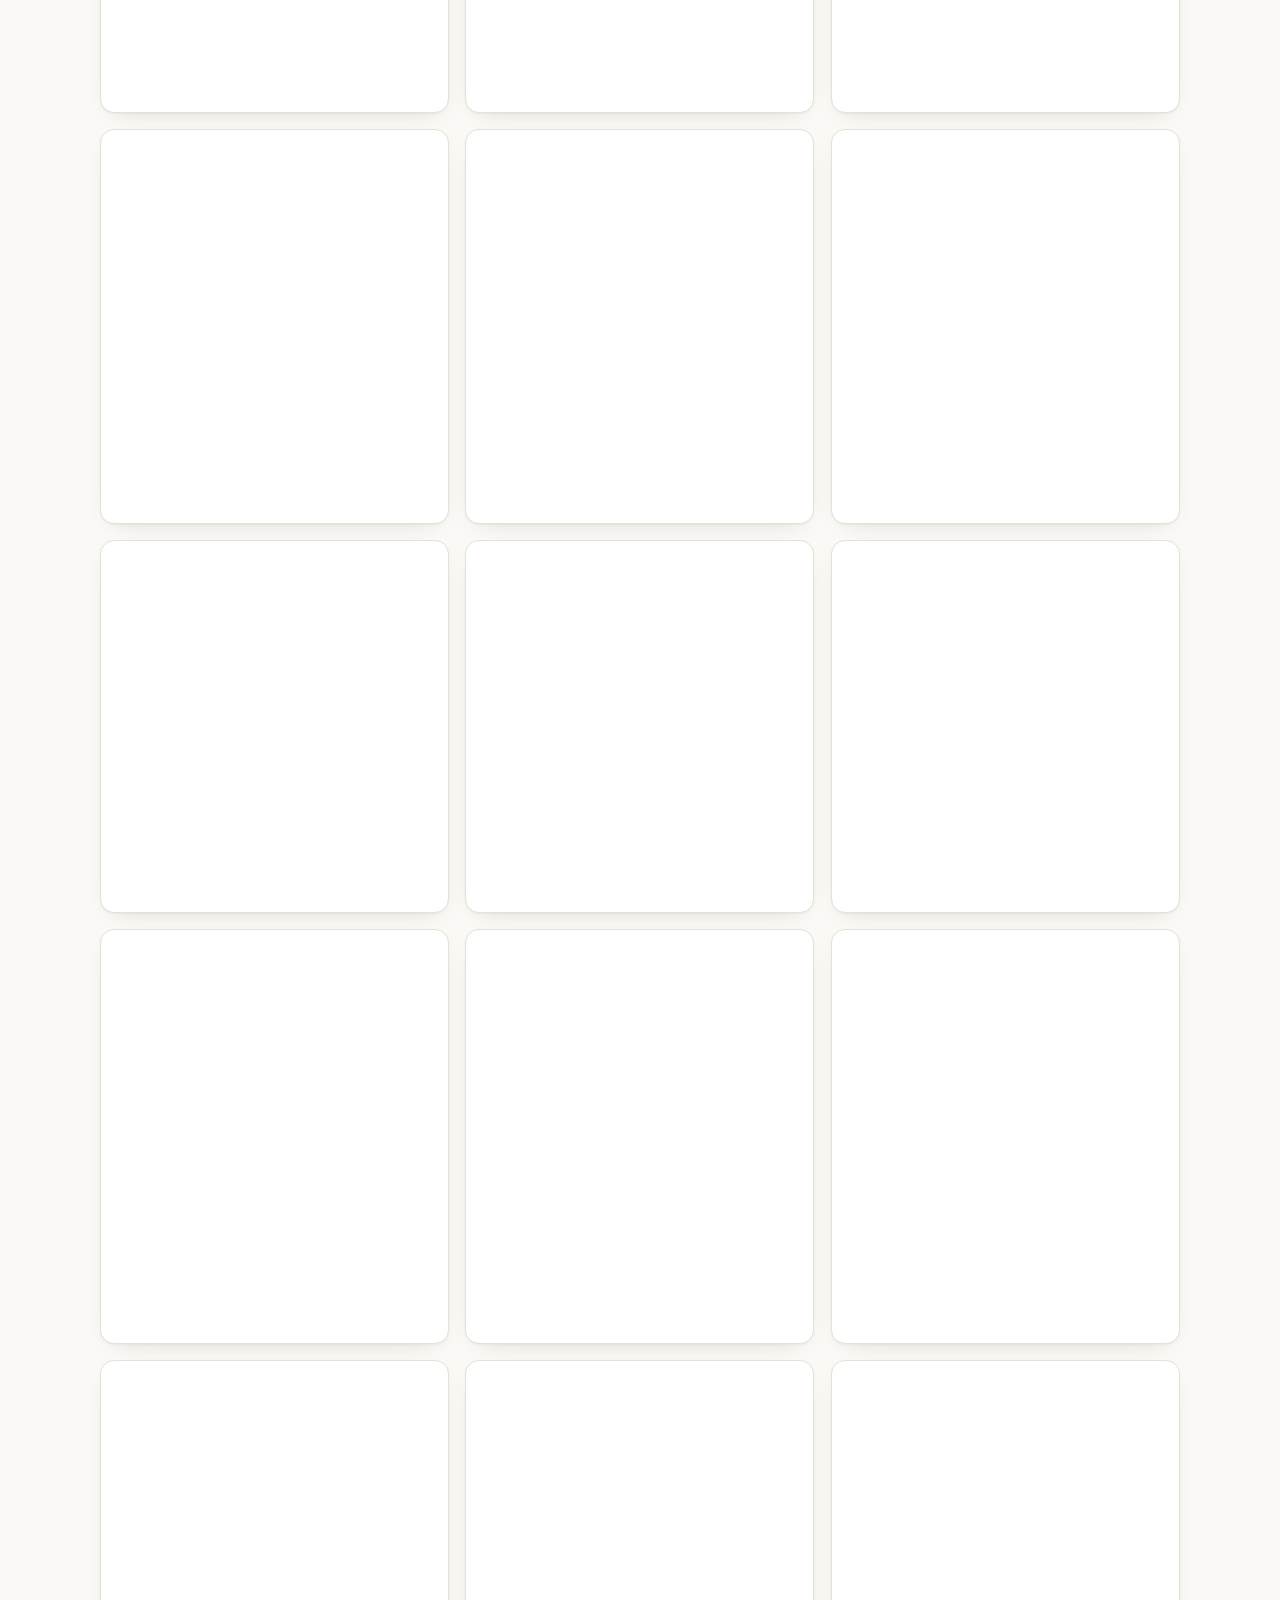
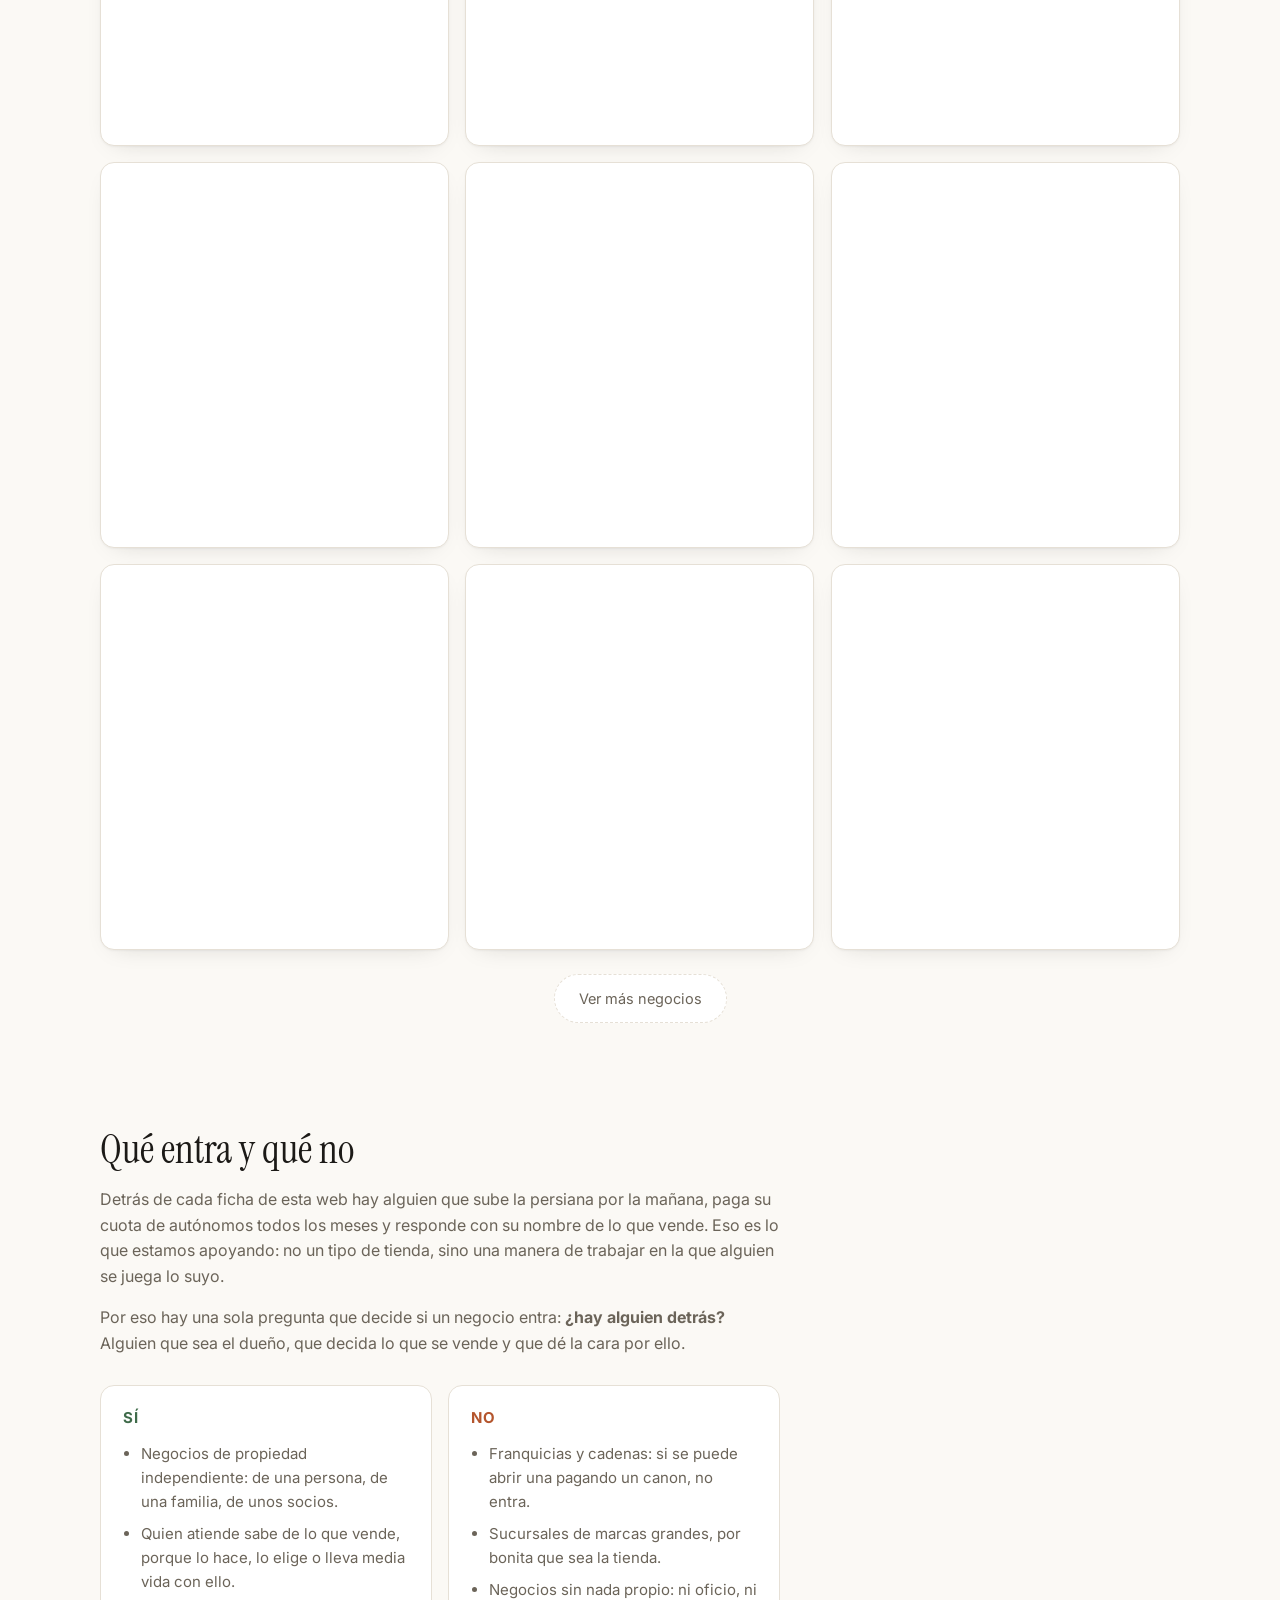
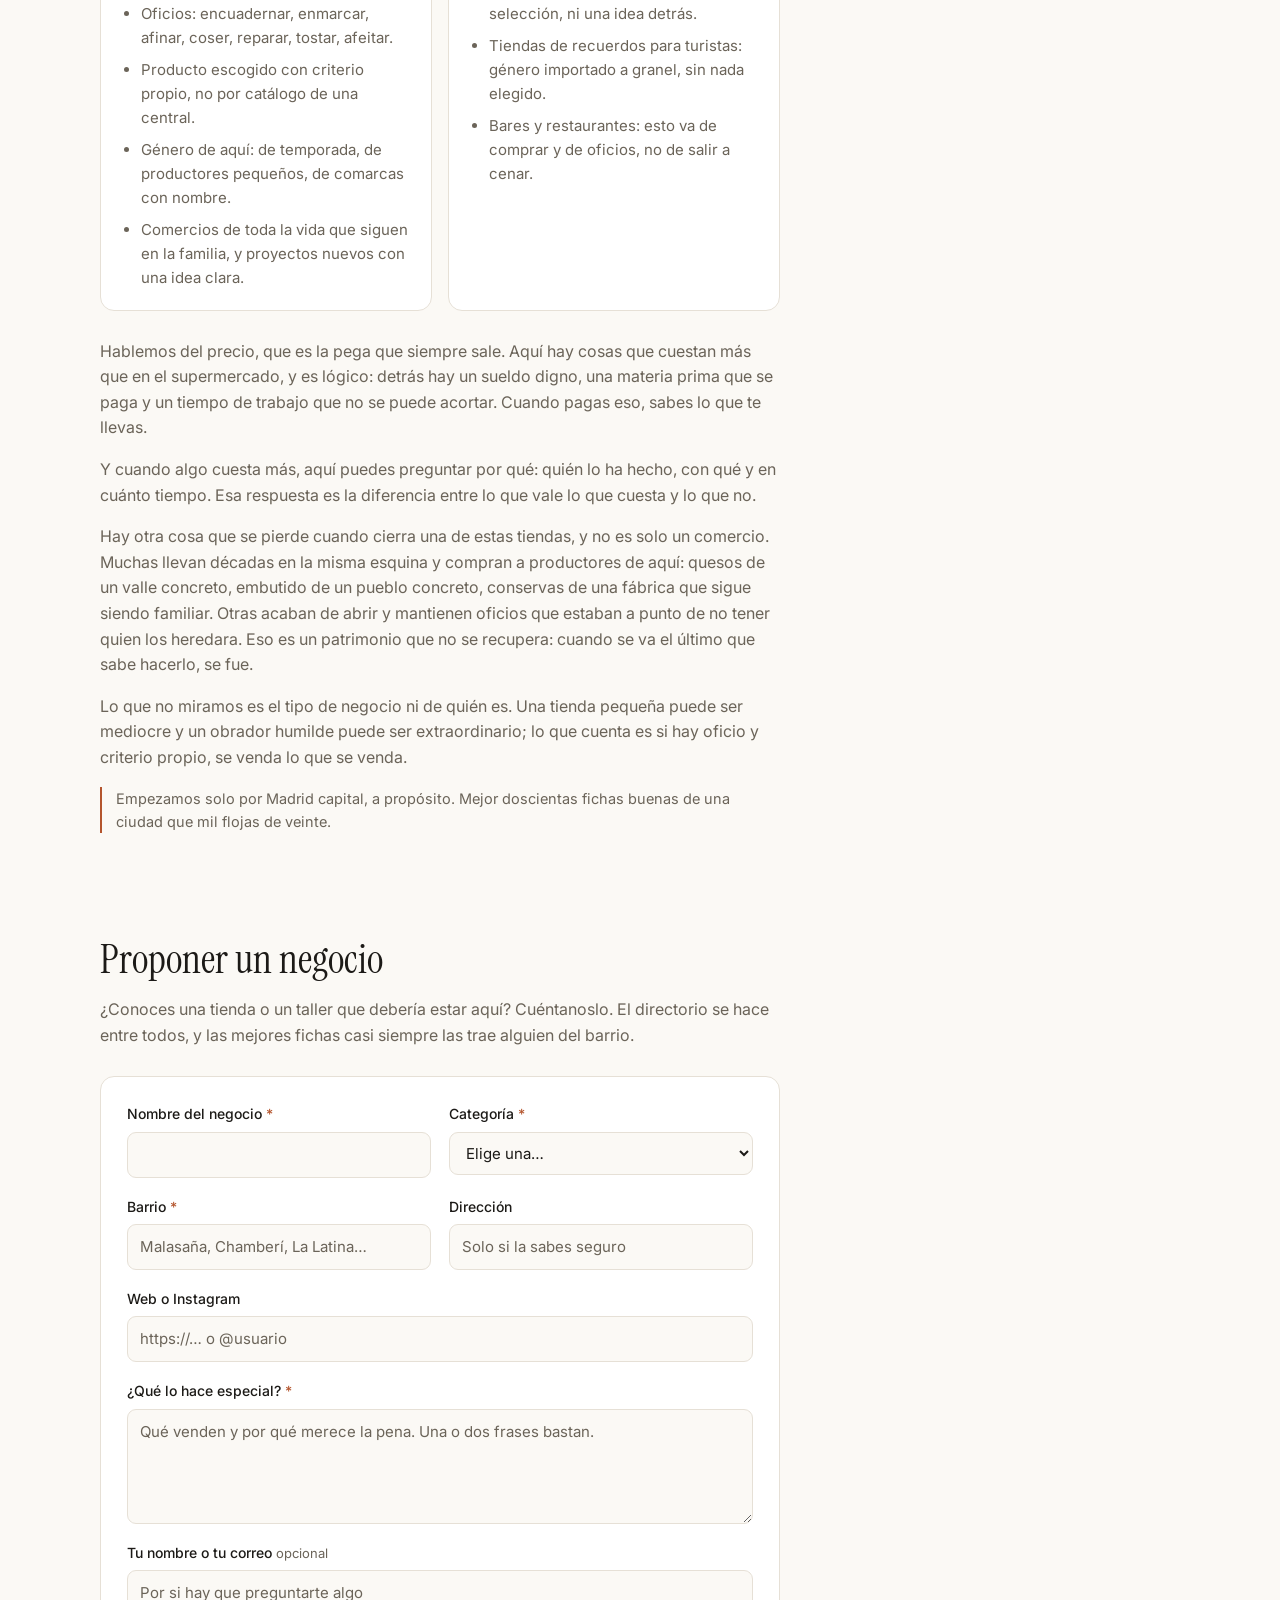
==== commit 63788229: "Revisar las 35 fichas restantes con barrio sin dirección Todas comprobadas una a una. Ahora 29 lleva" ====
--- a/index.html
+++ b/index.html
@@ -286,9 +286,9 @@
   </div>
 </footer>
 
-<script src="data/negocios.js?v=3f15dbf6"></script>
+<script src="data/negocios.js?v=3fea4d24"></script>
 <script src="assets/js/enviar.js?v=c0966a17"></script>
-<script src="assets/js/app.js?v=735495d4"></script>
+<script src="assets/js/app.js?v=2d8f4fa0"></script>
 <script src="assets/js/analitica.js?v=98a57f0f"></script>
 </body>
 </html>
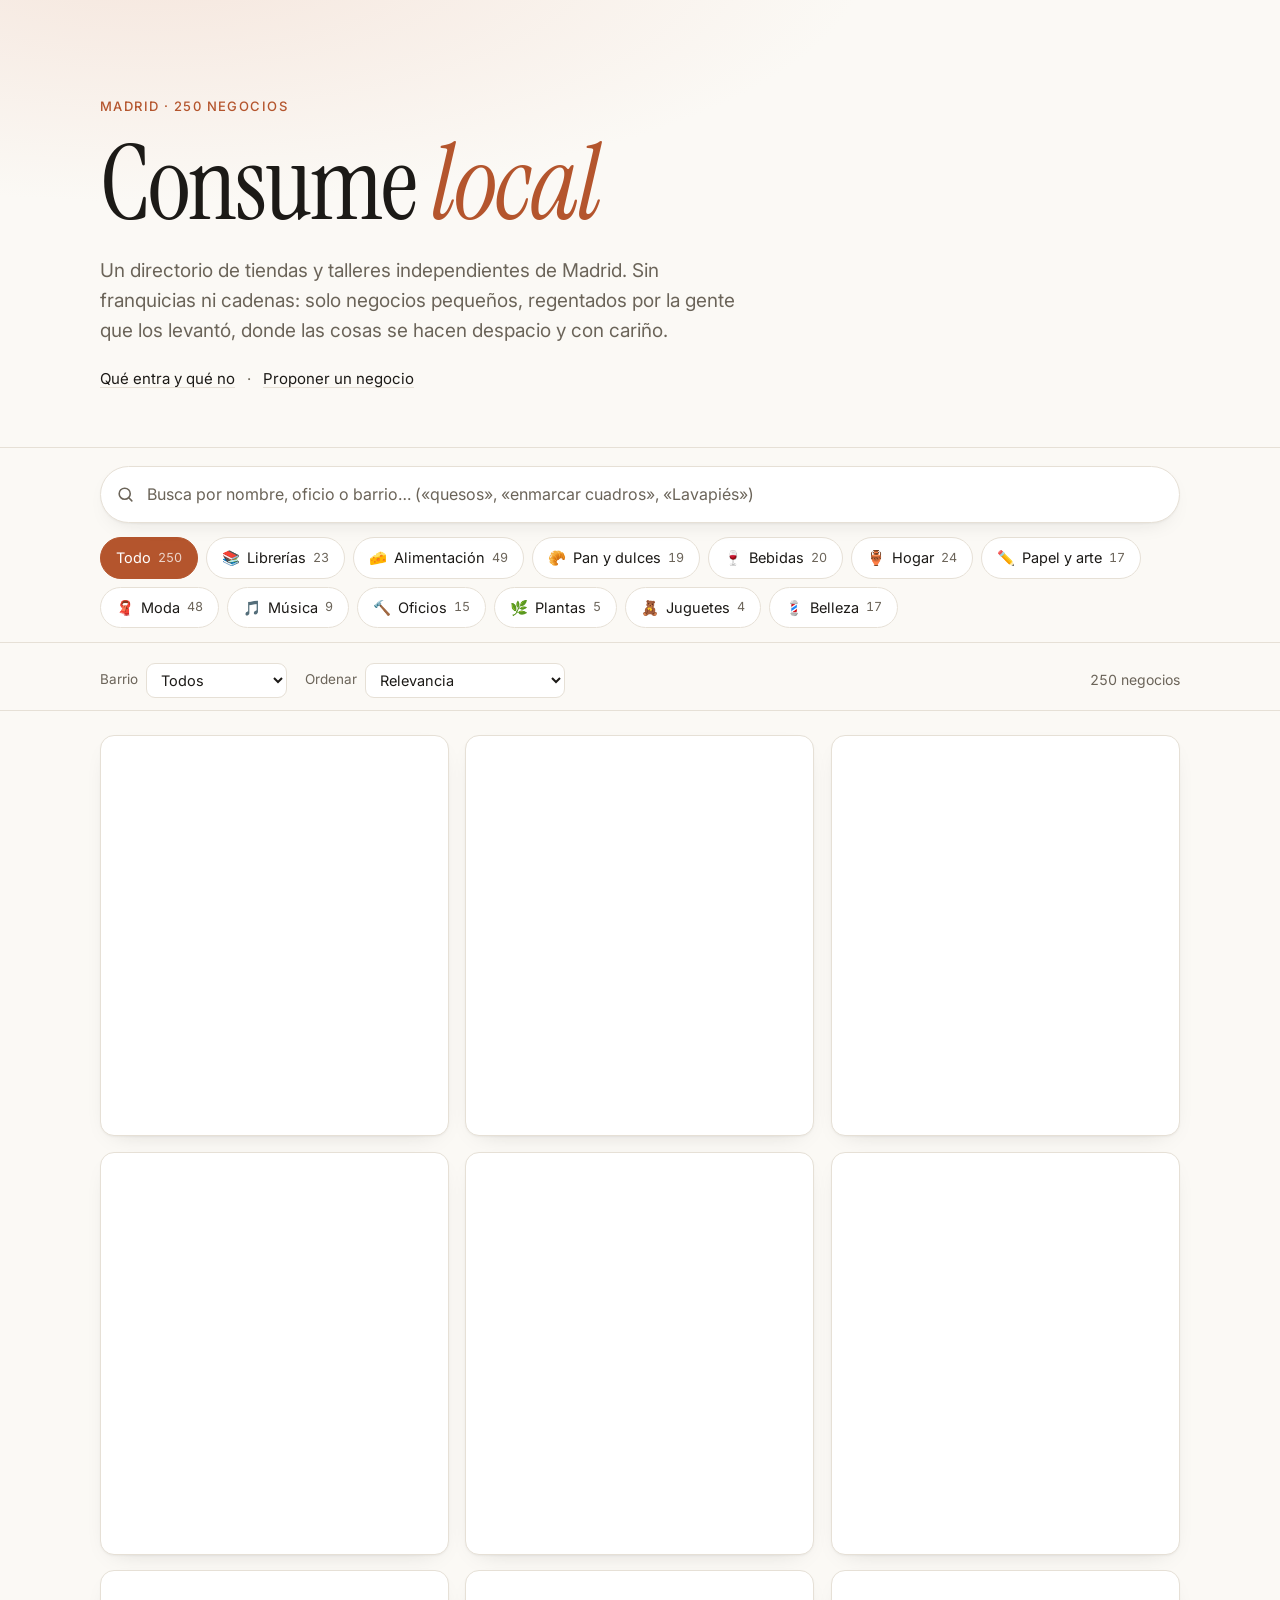
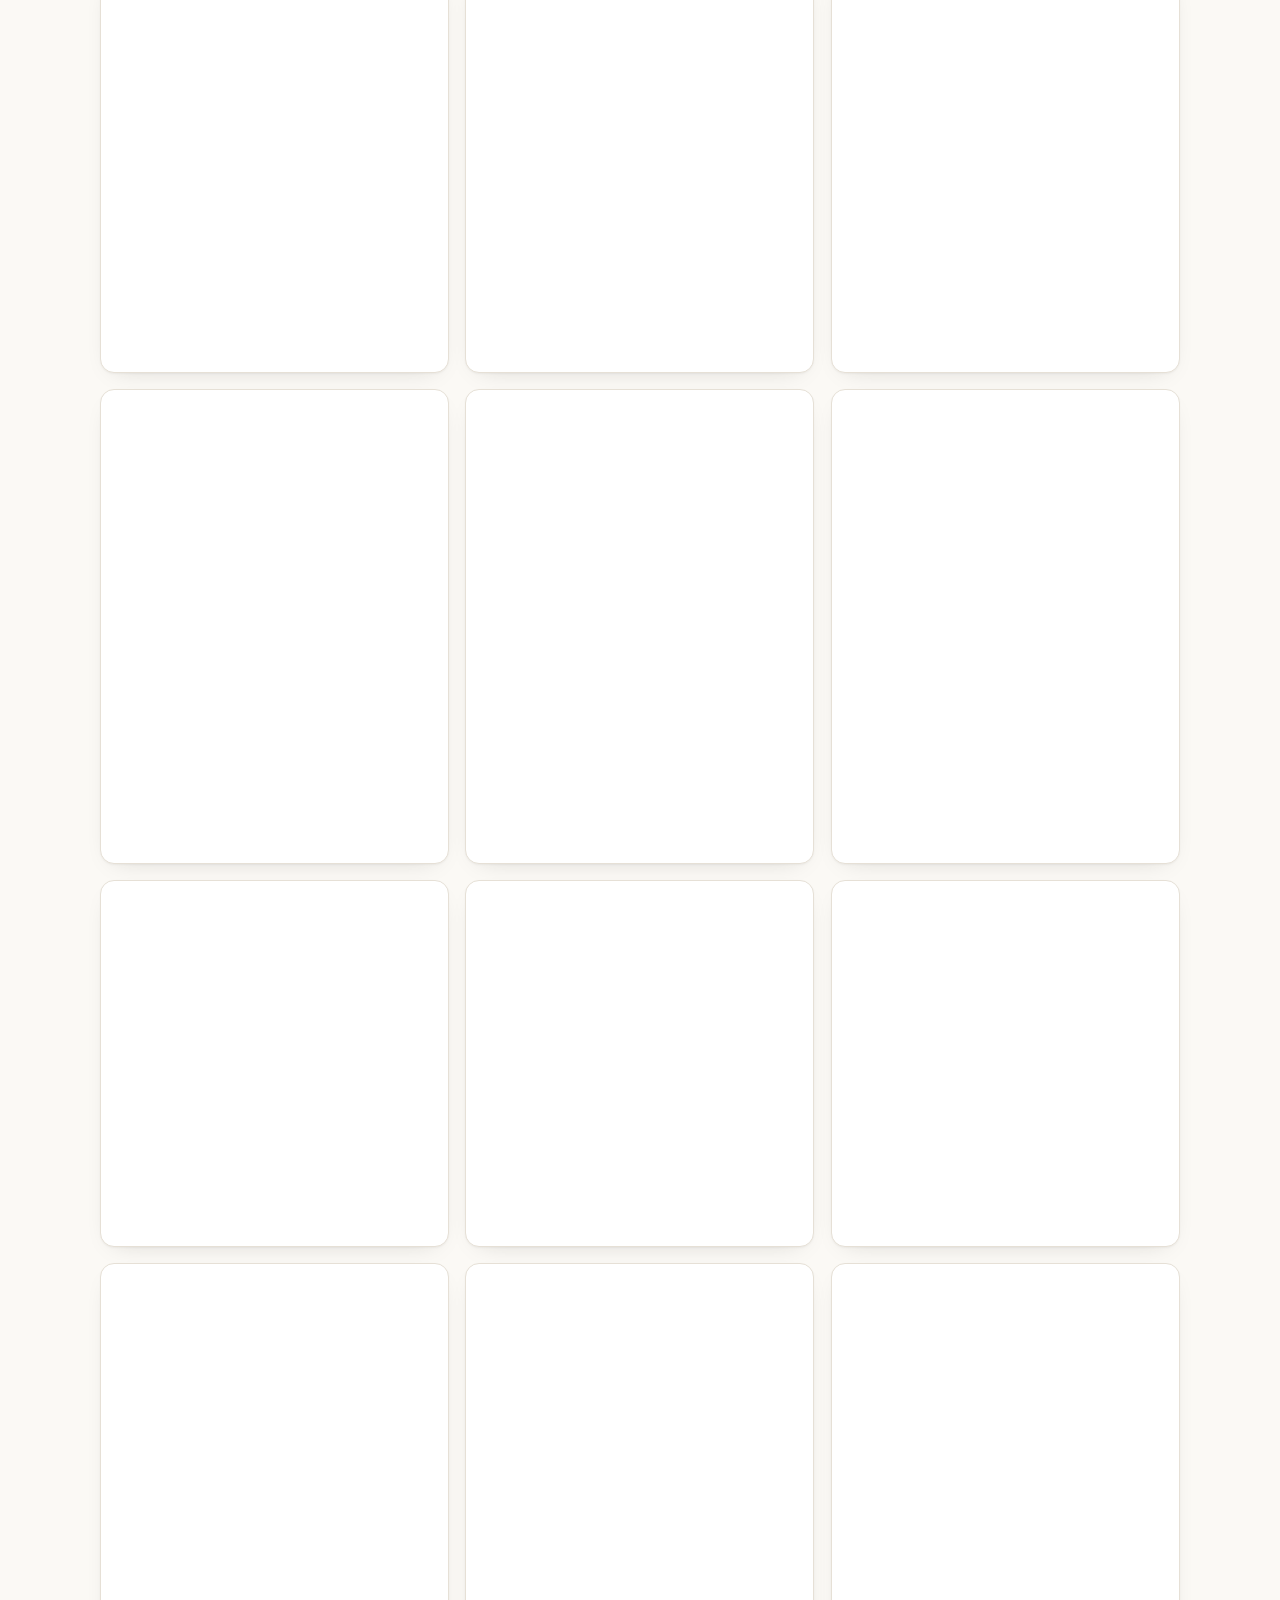
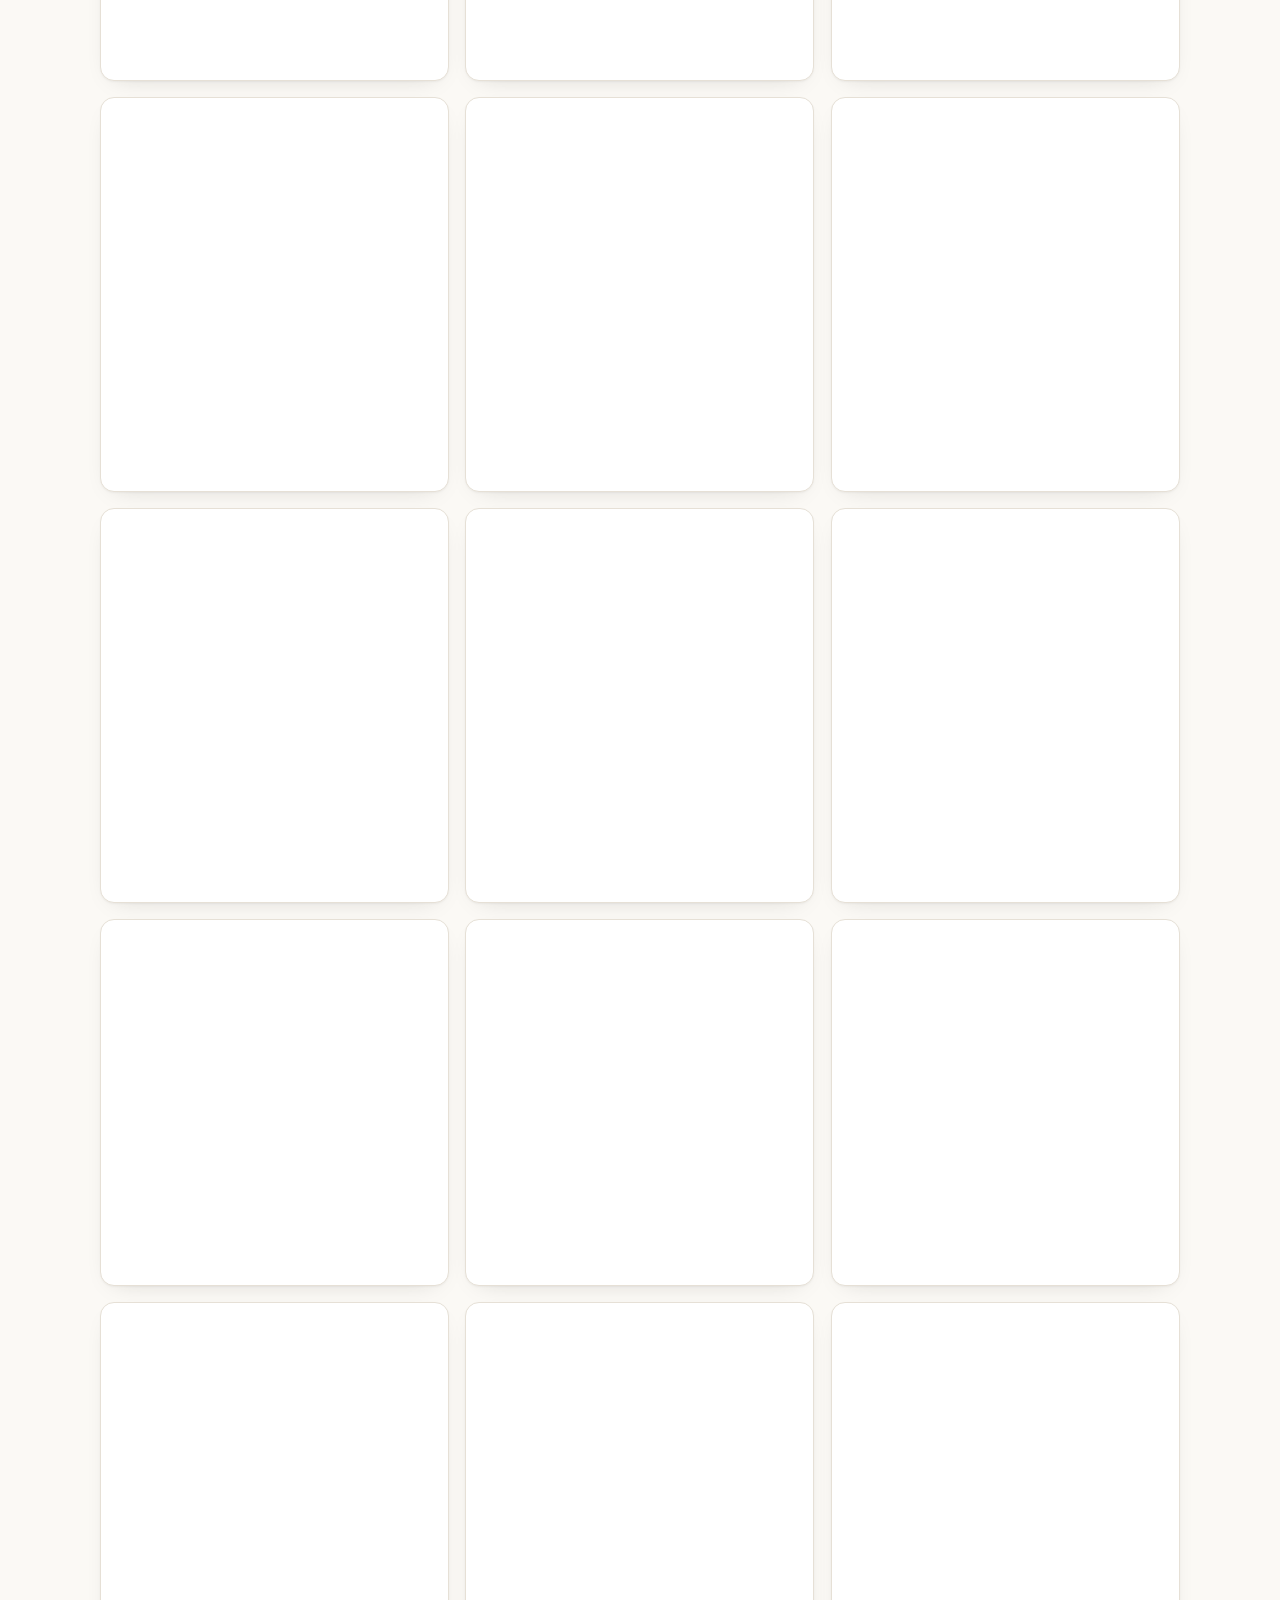
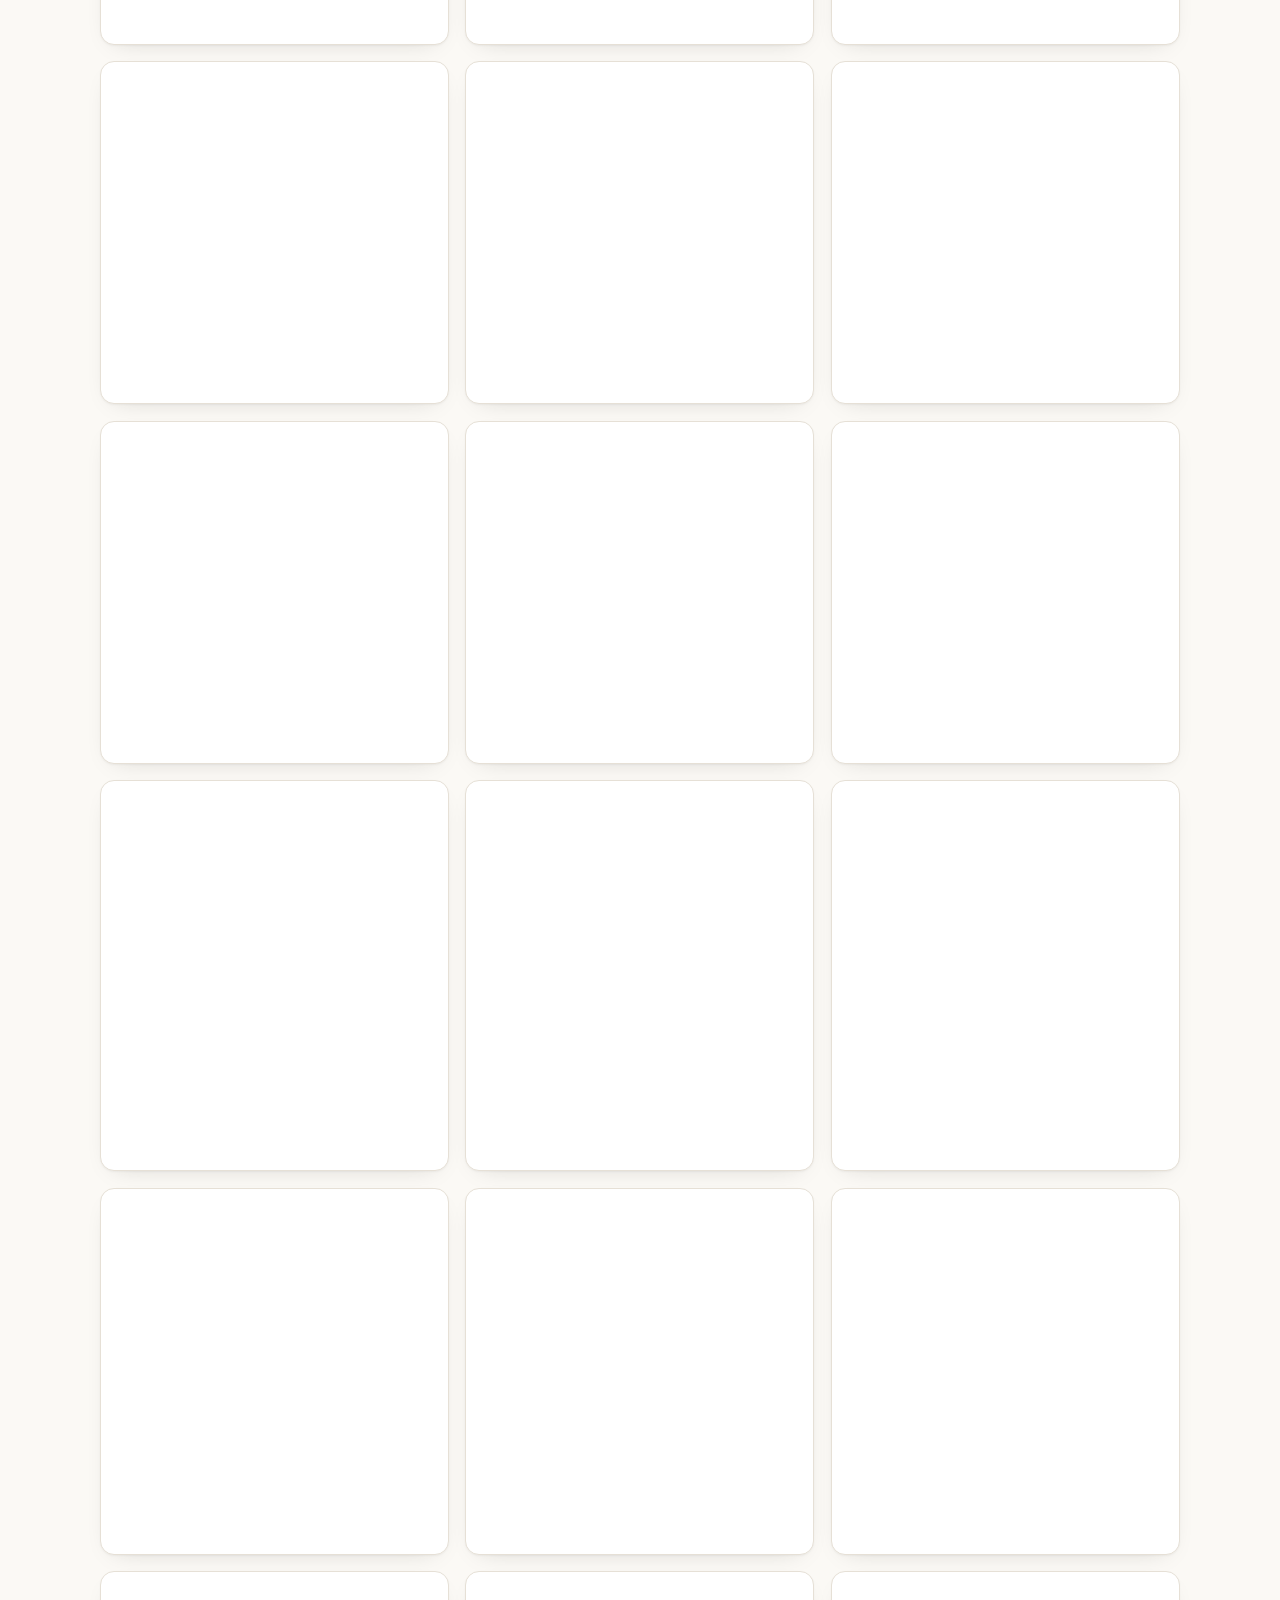
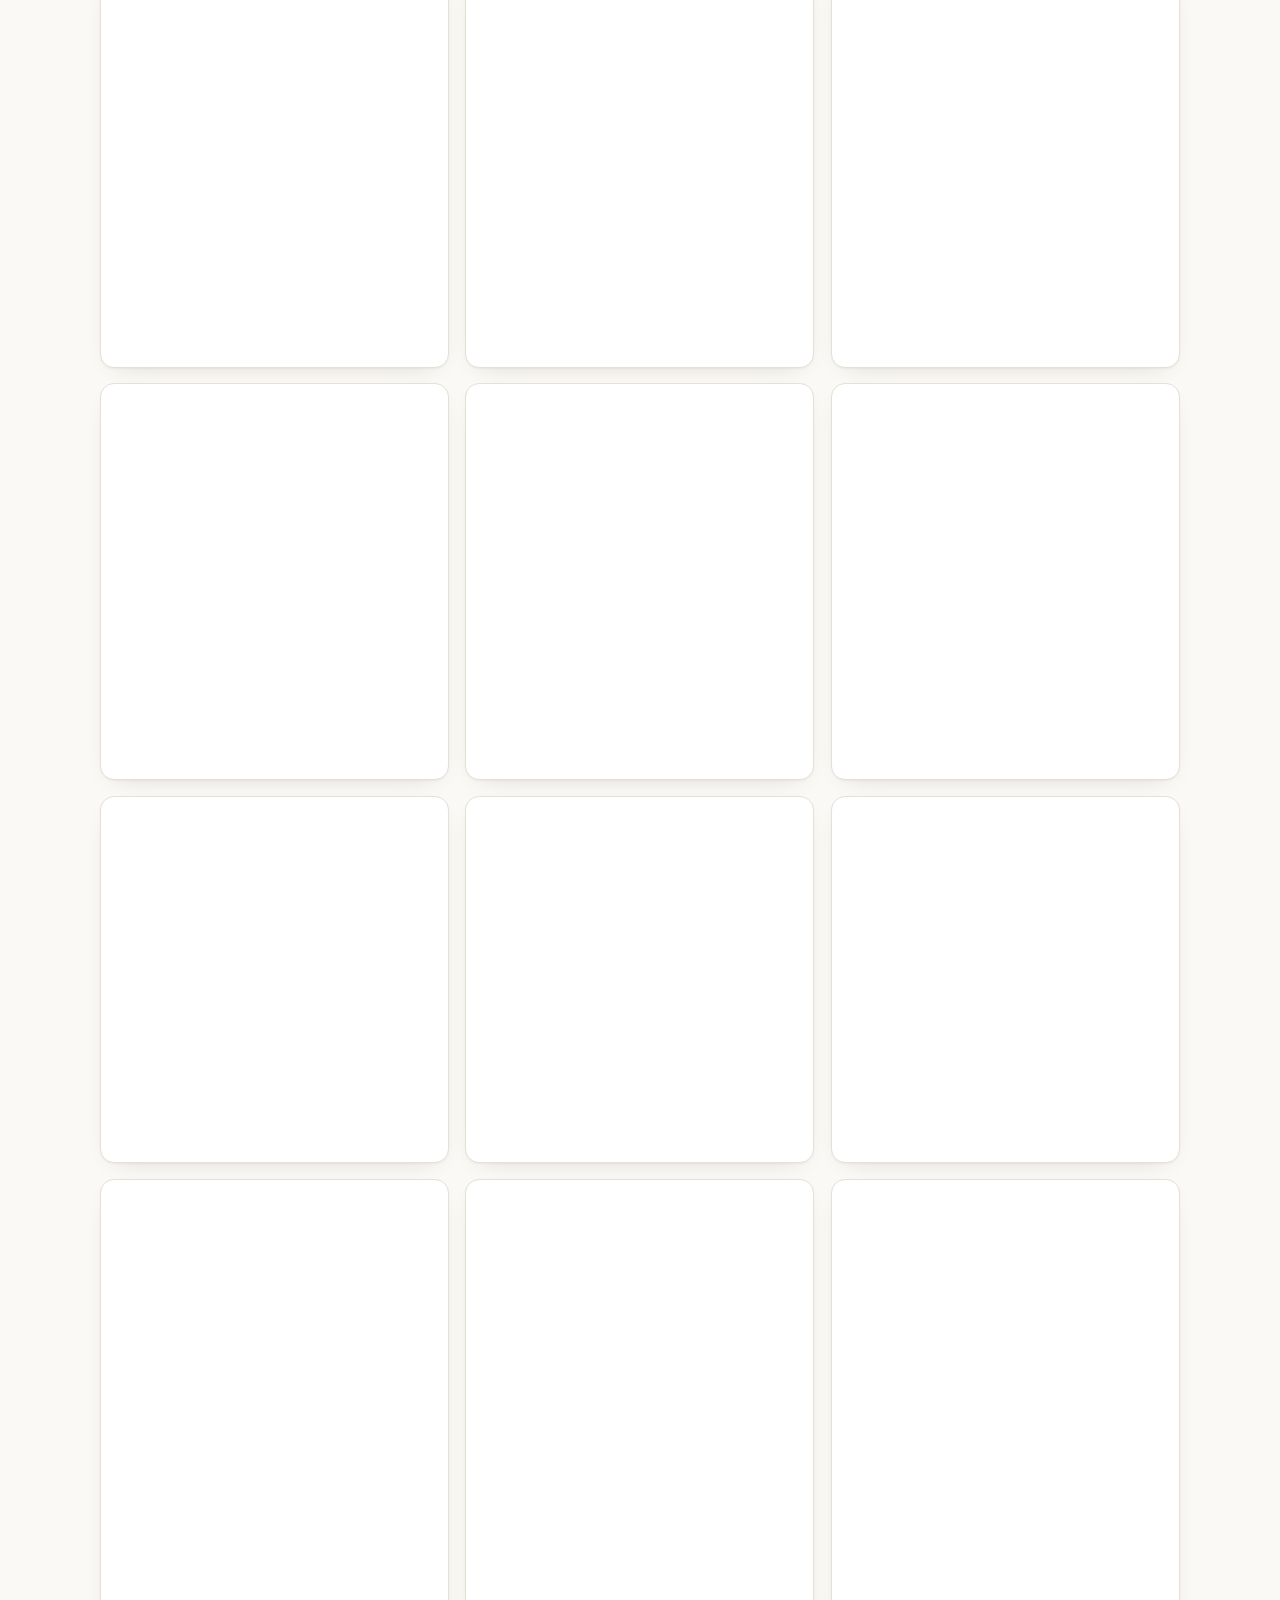
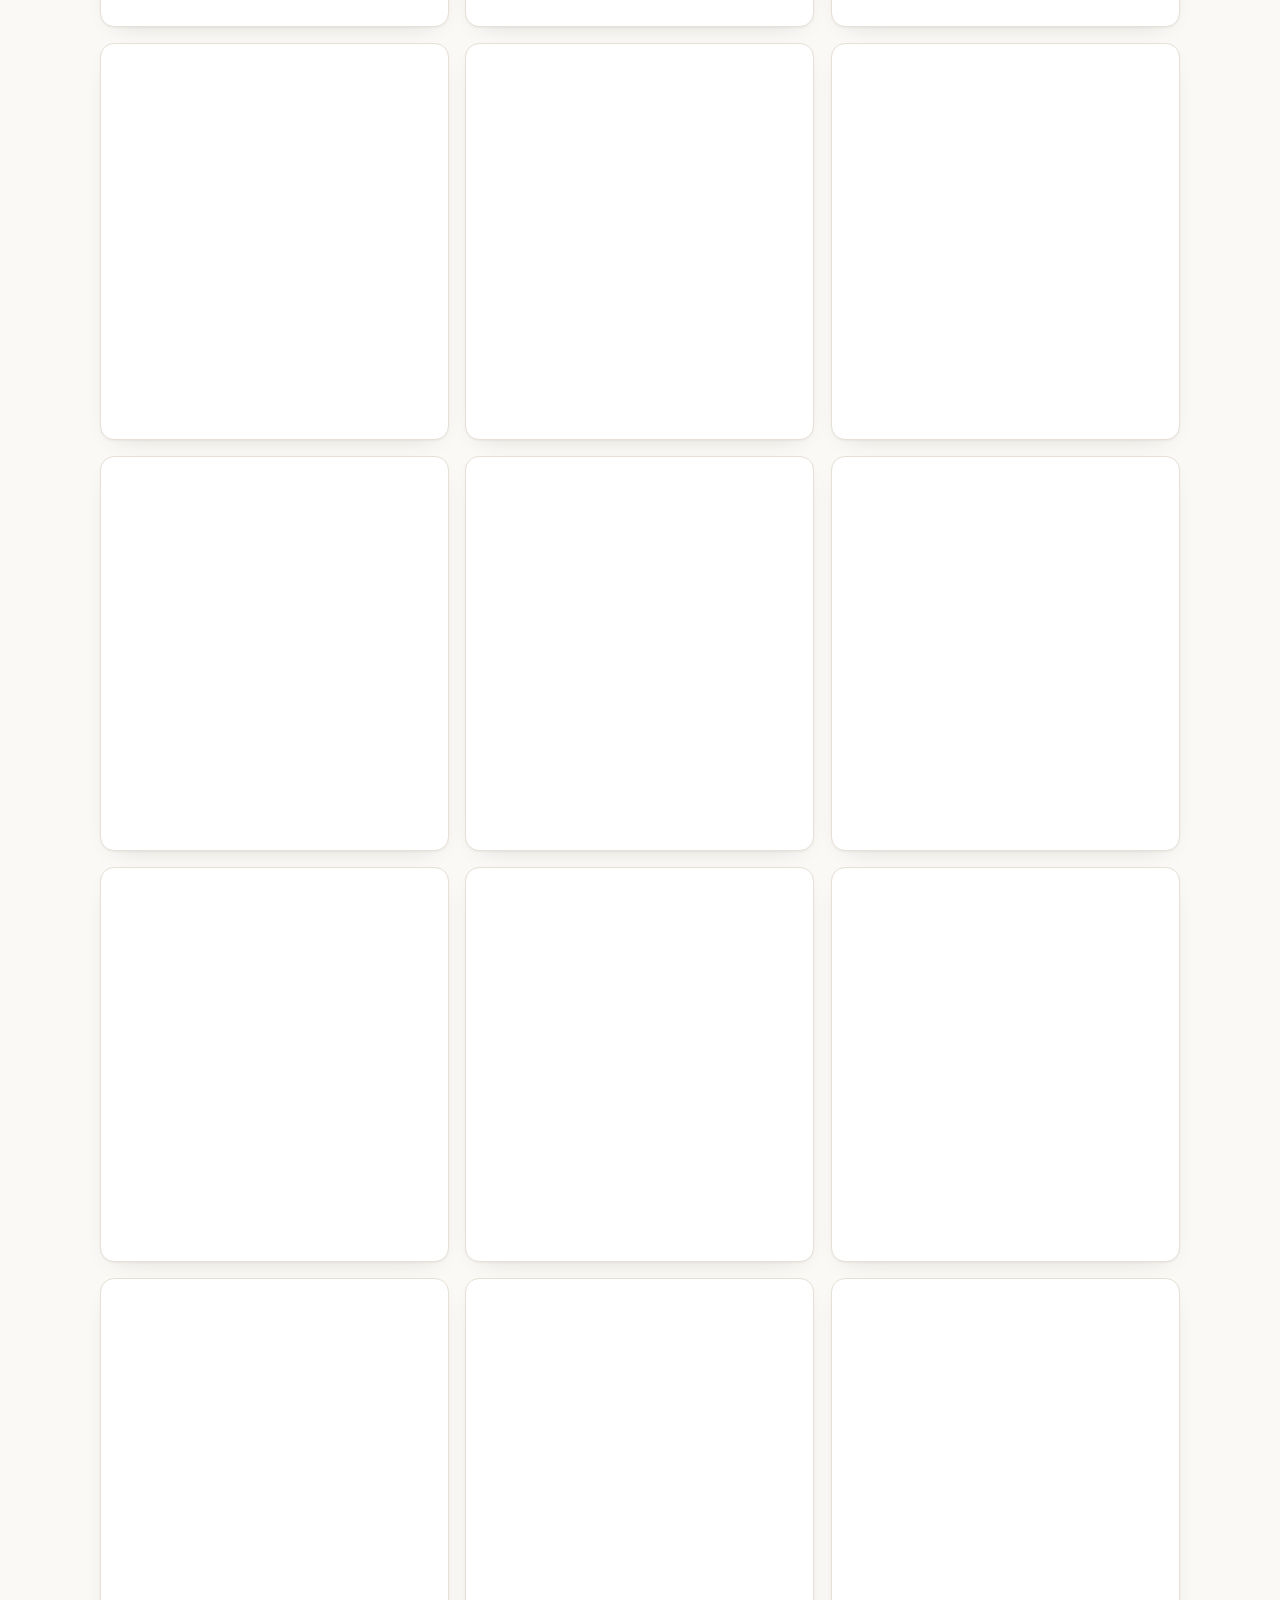
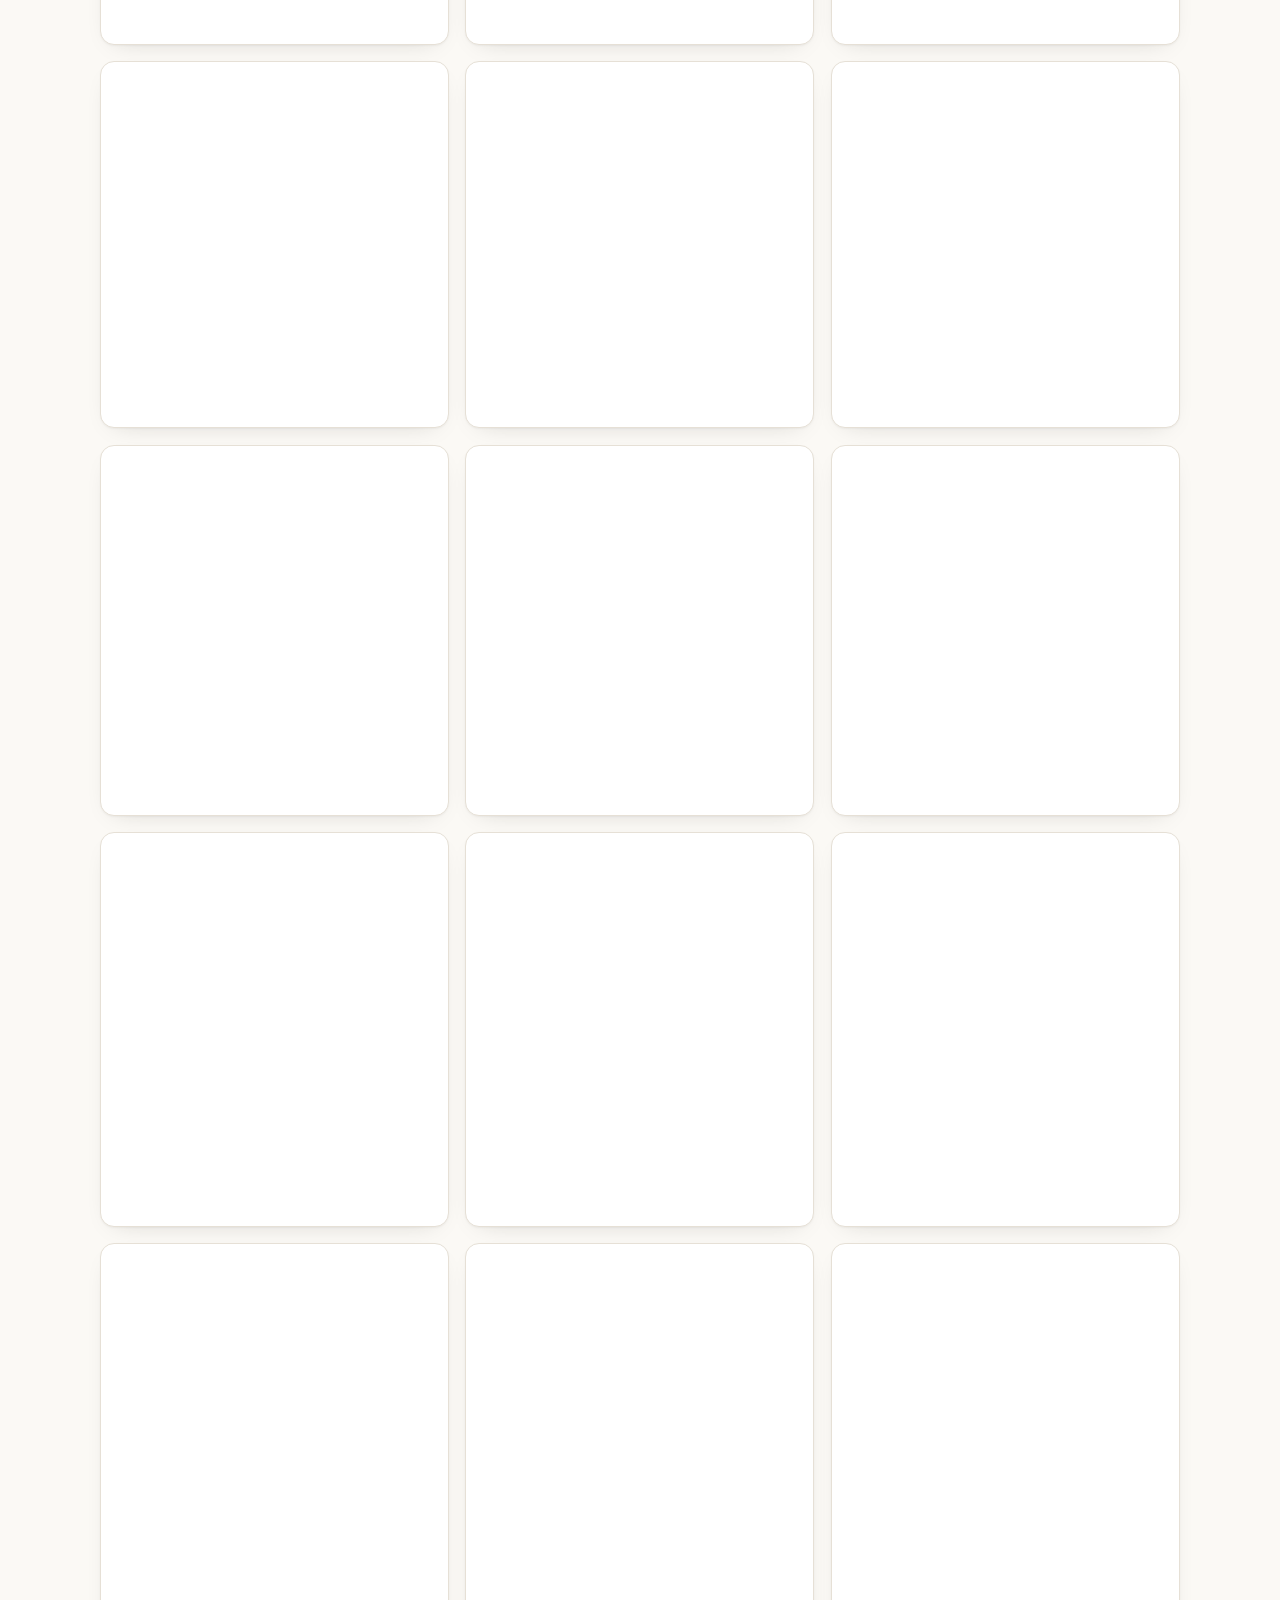
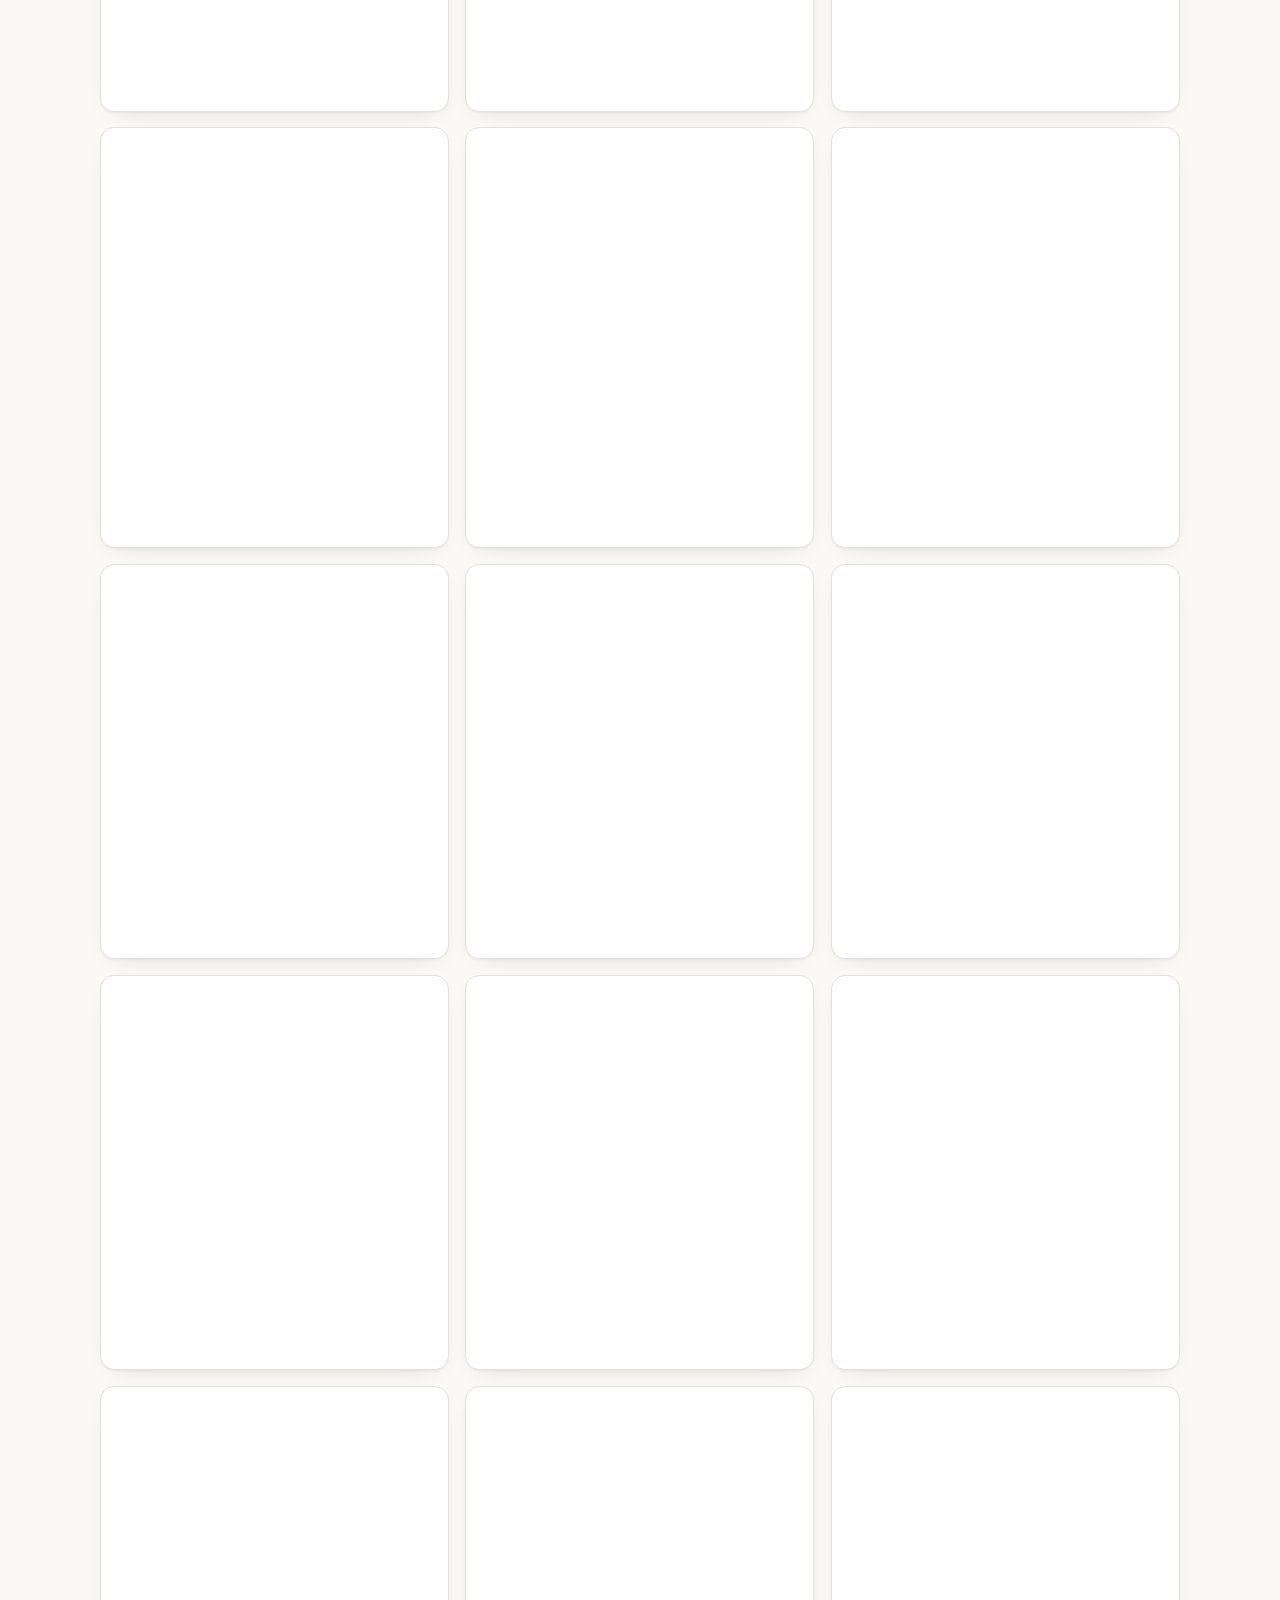
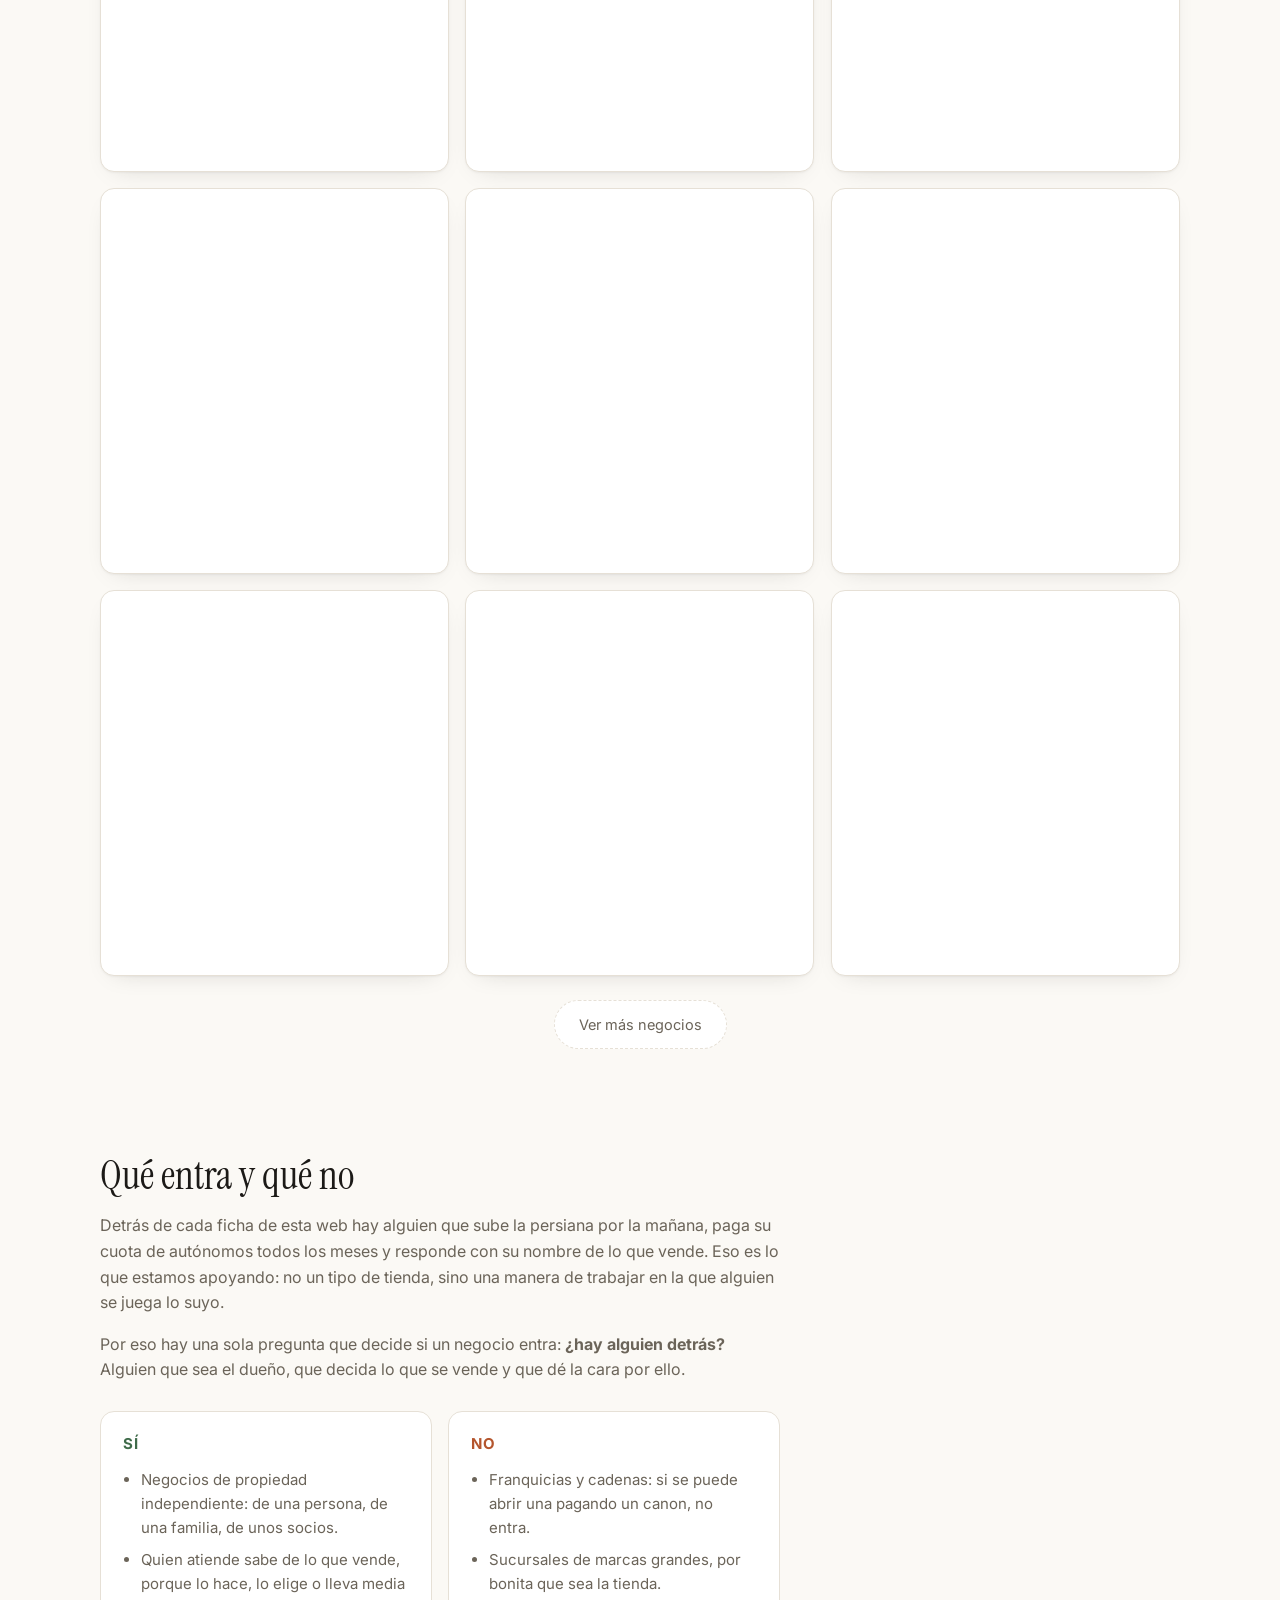
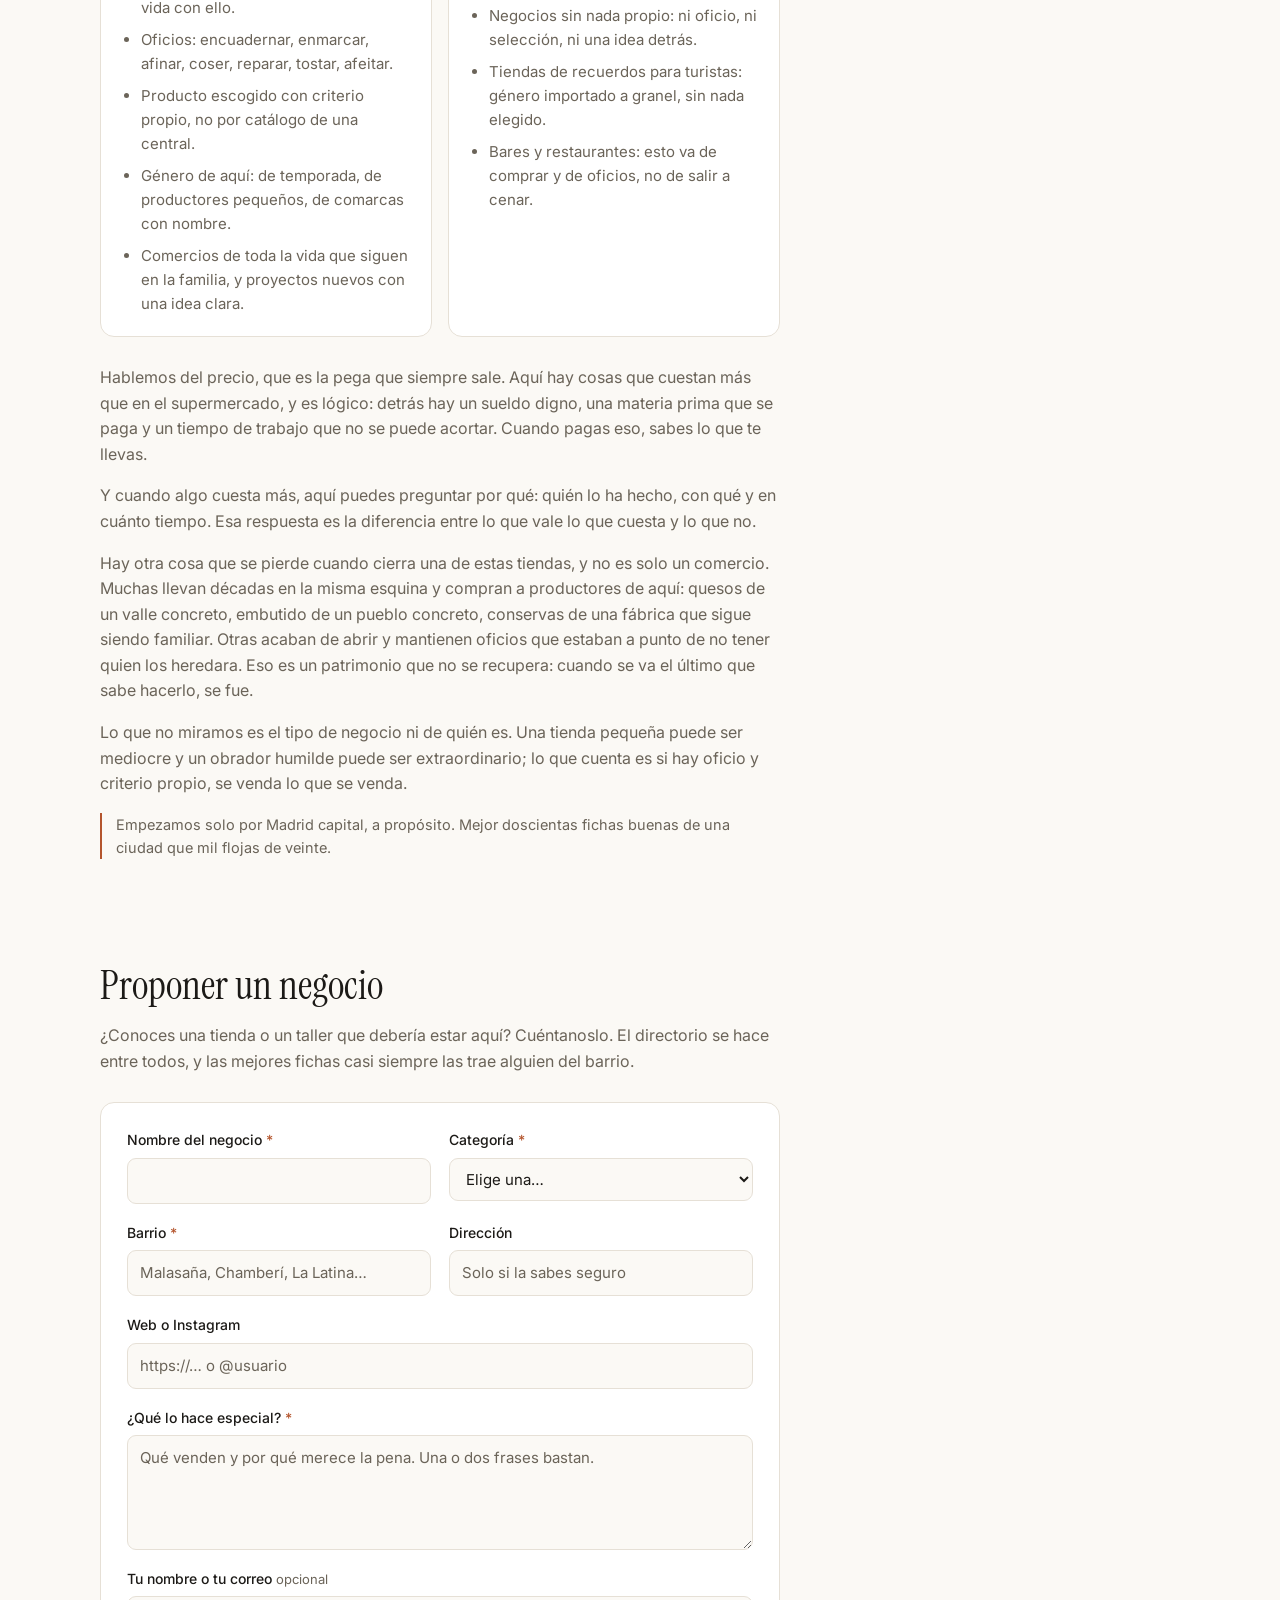
==== commit 08c06616: "Ampliar Alimentación, que es la categoría más visitada Lo dicen los datos de Tinybird: es la que más" ====
--- a/index.html
+++ b/index.html
@@ -286,7 +286,7 @@
   </div>
 </footer>
 
-<script src="data/negocios.js?v=3fea4d24"></script>
+<script src="data/negocios.js?v=c1fb20e1"></script>
 <script src="assets/js/enviar.js?v=c0966a17"></script>
 <script src="assets/js/app.js?v=2d8f4fa0"></script>
 <script src="assets/js/analitica.js?v=98a57f0f"></script>
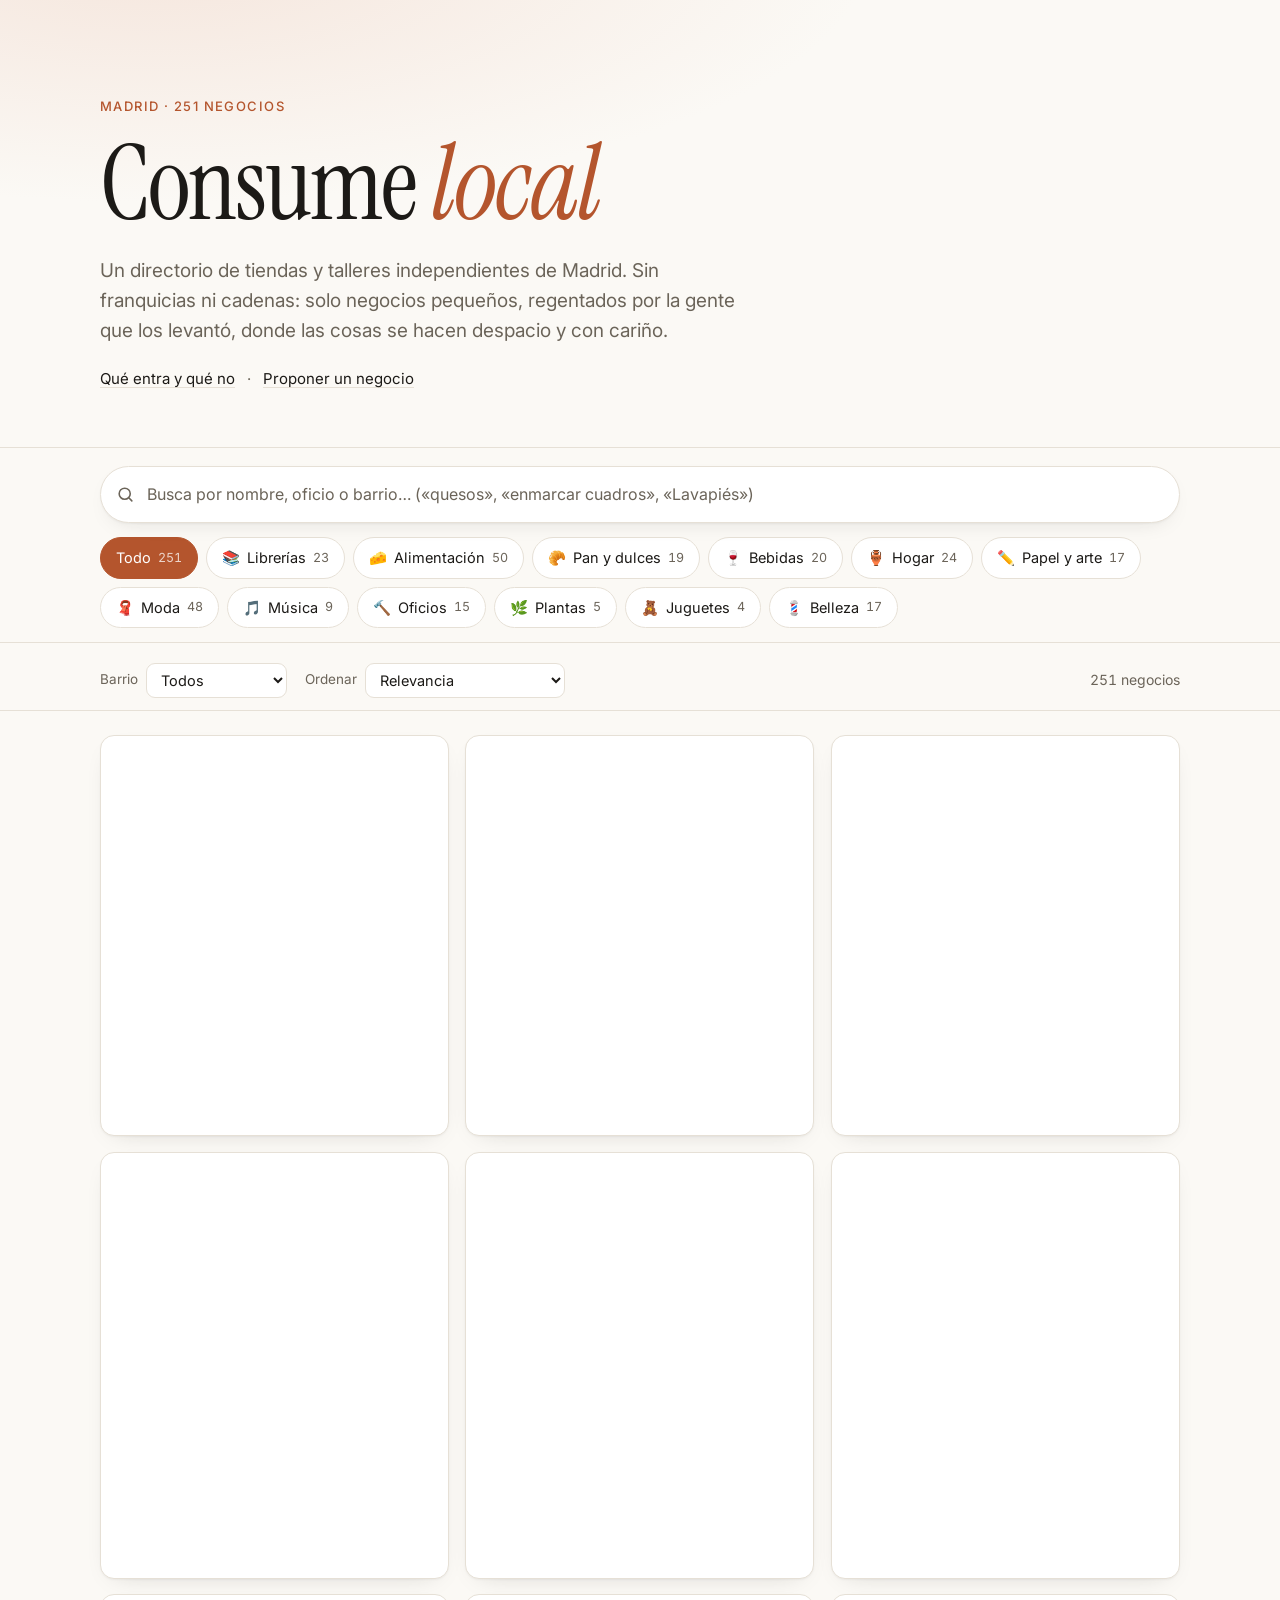
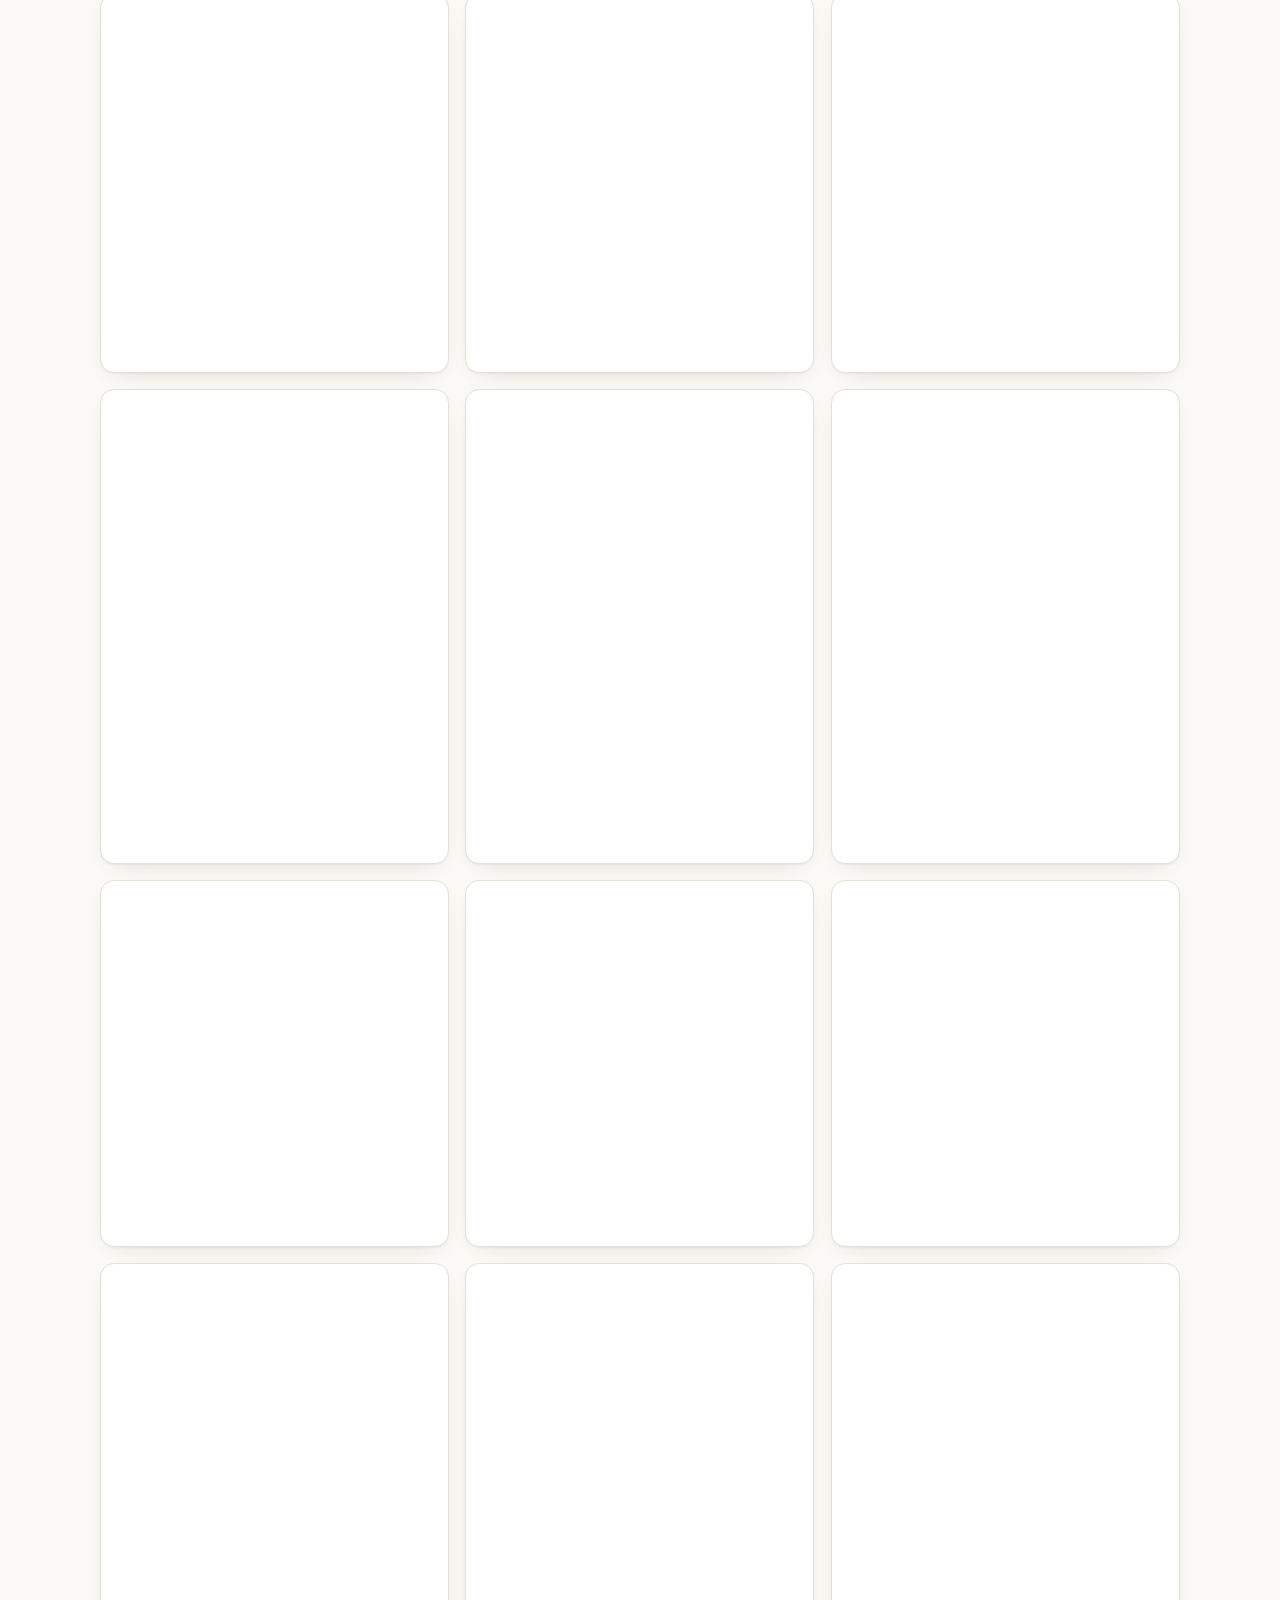
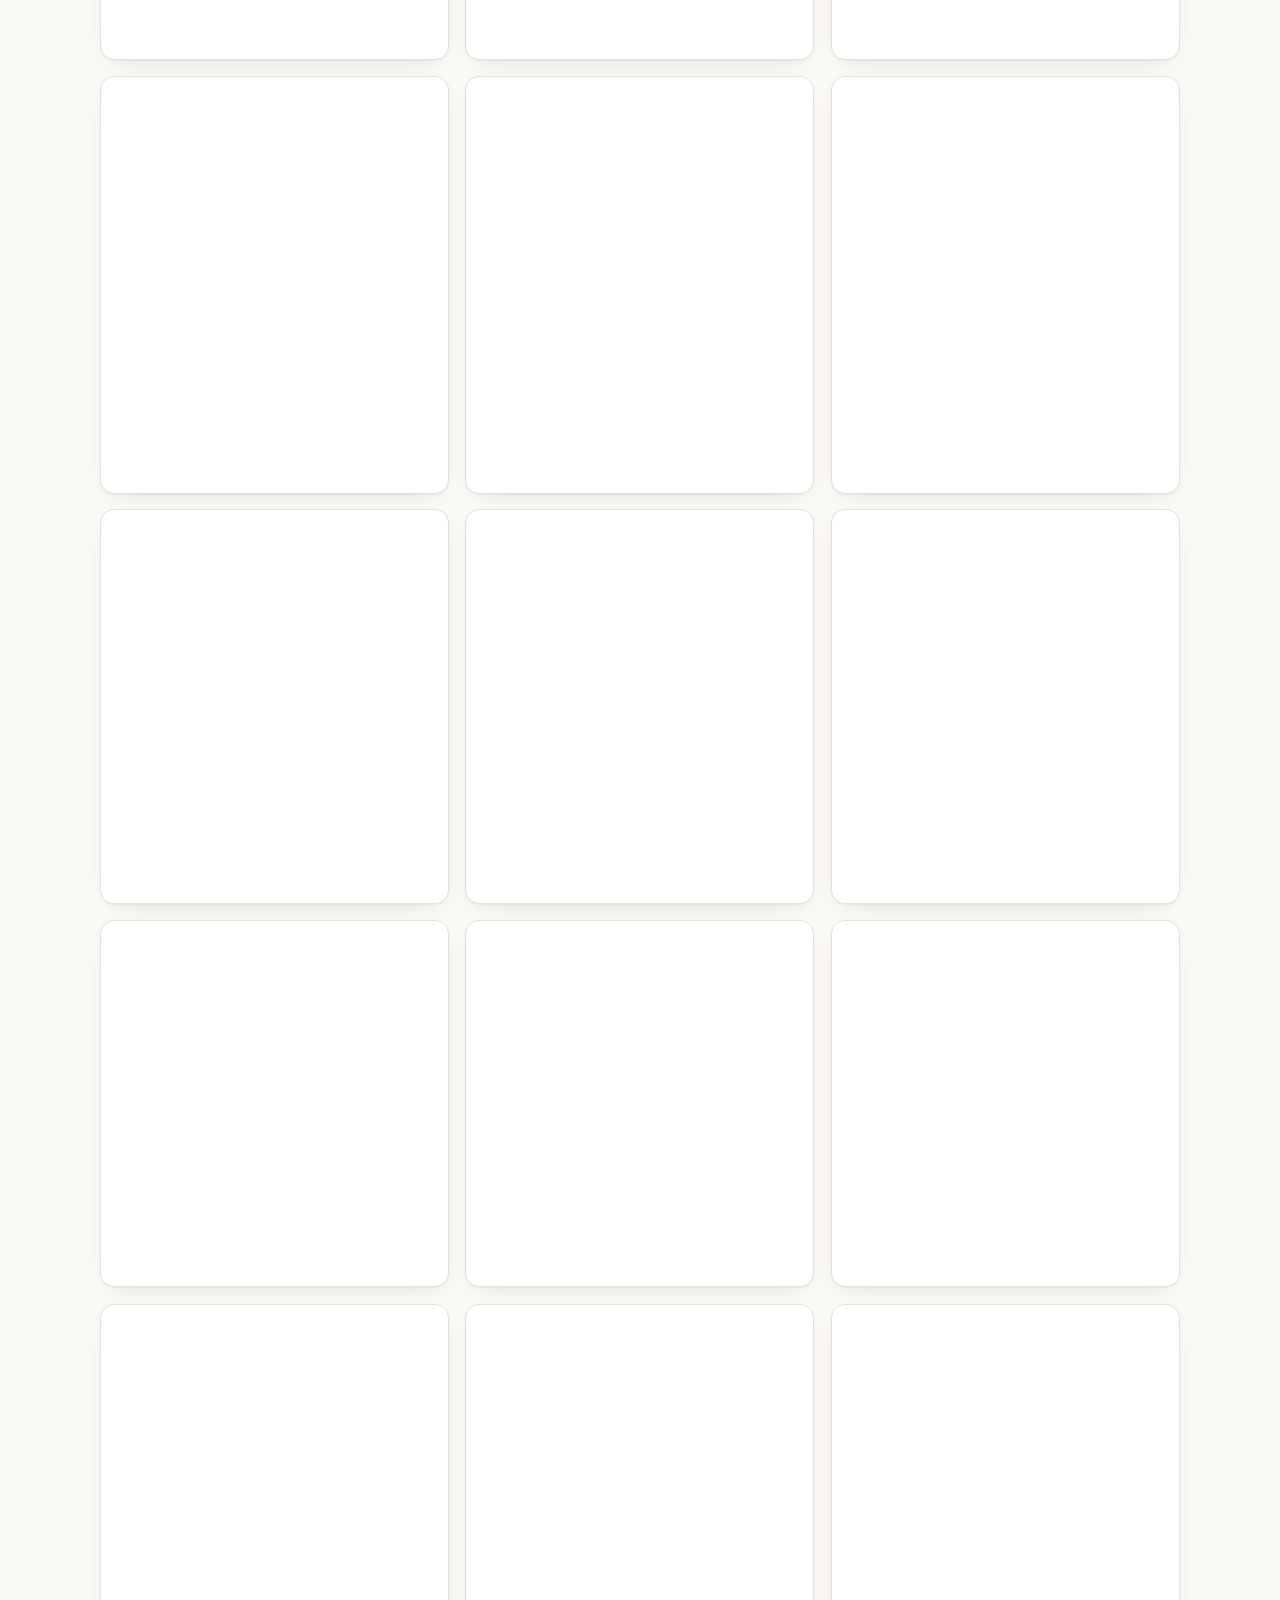
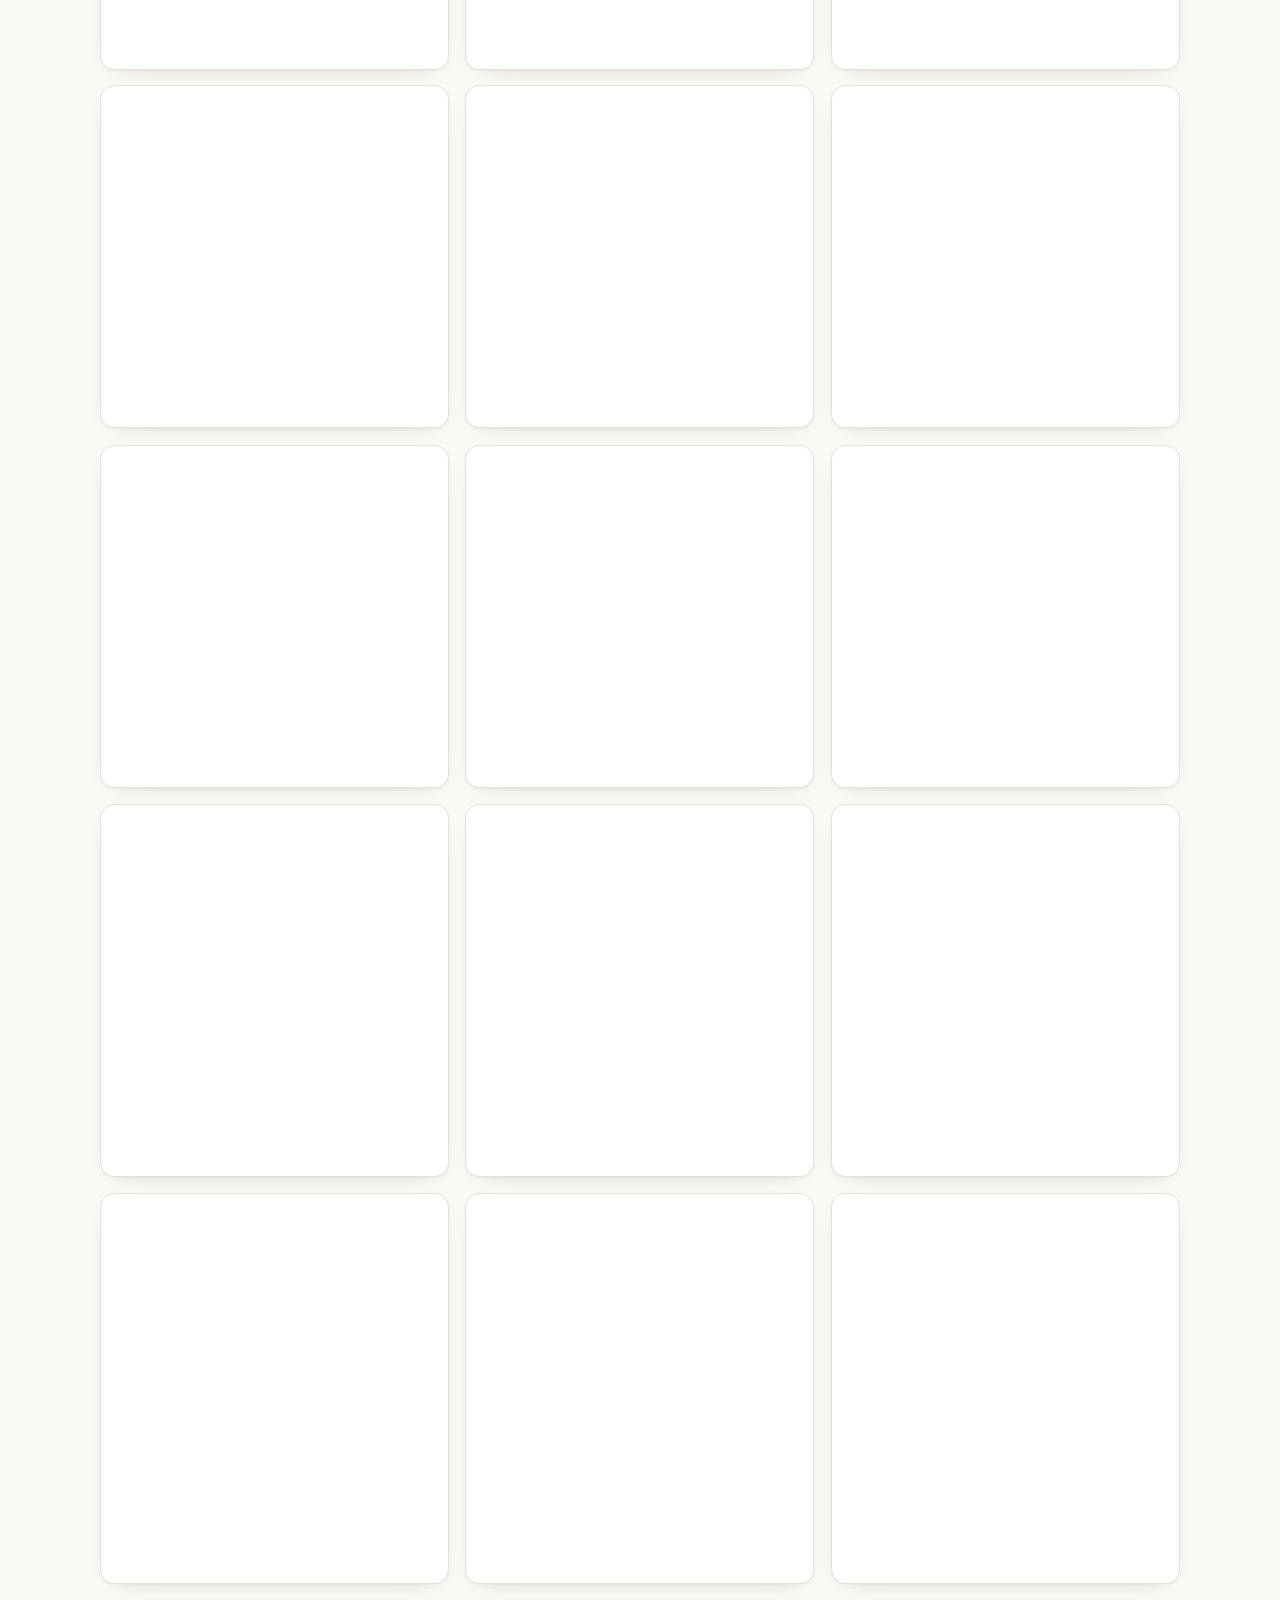
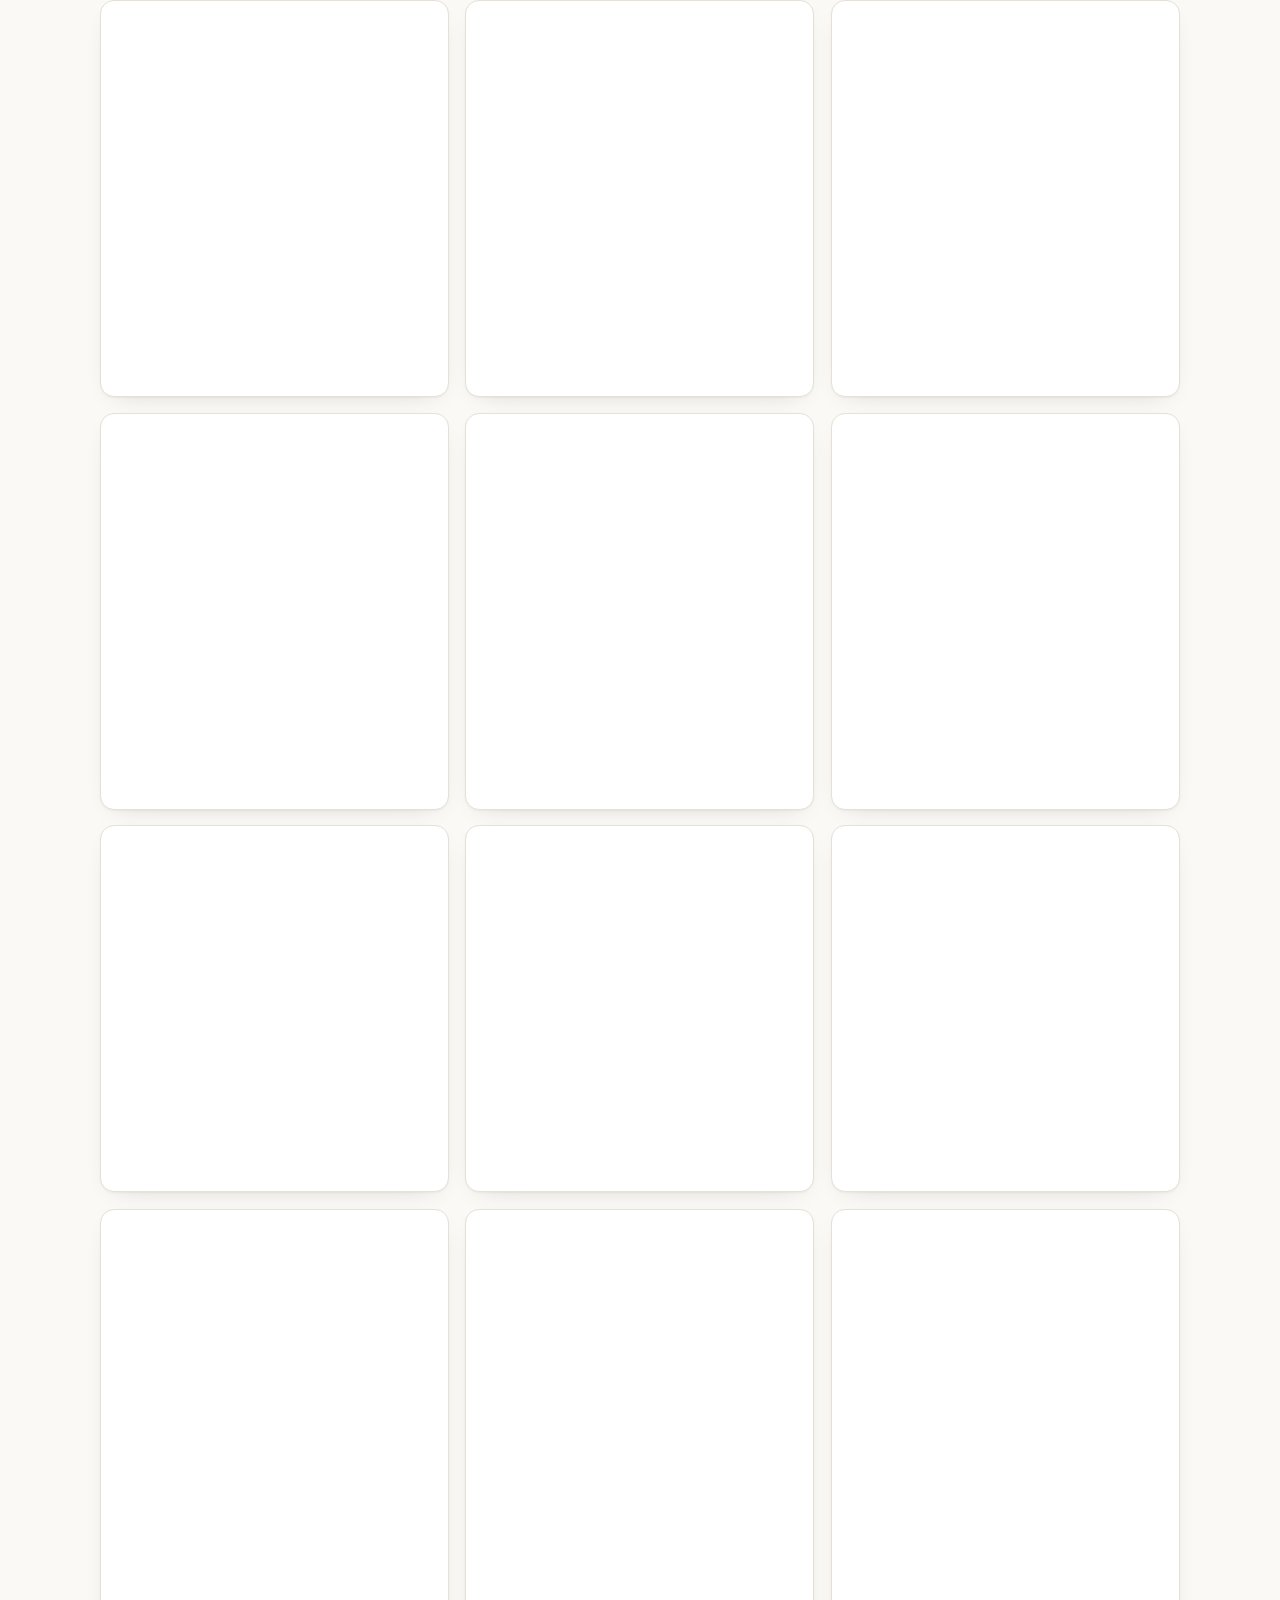
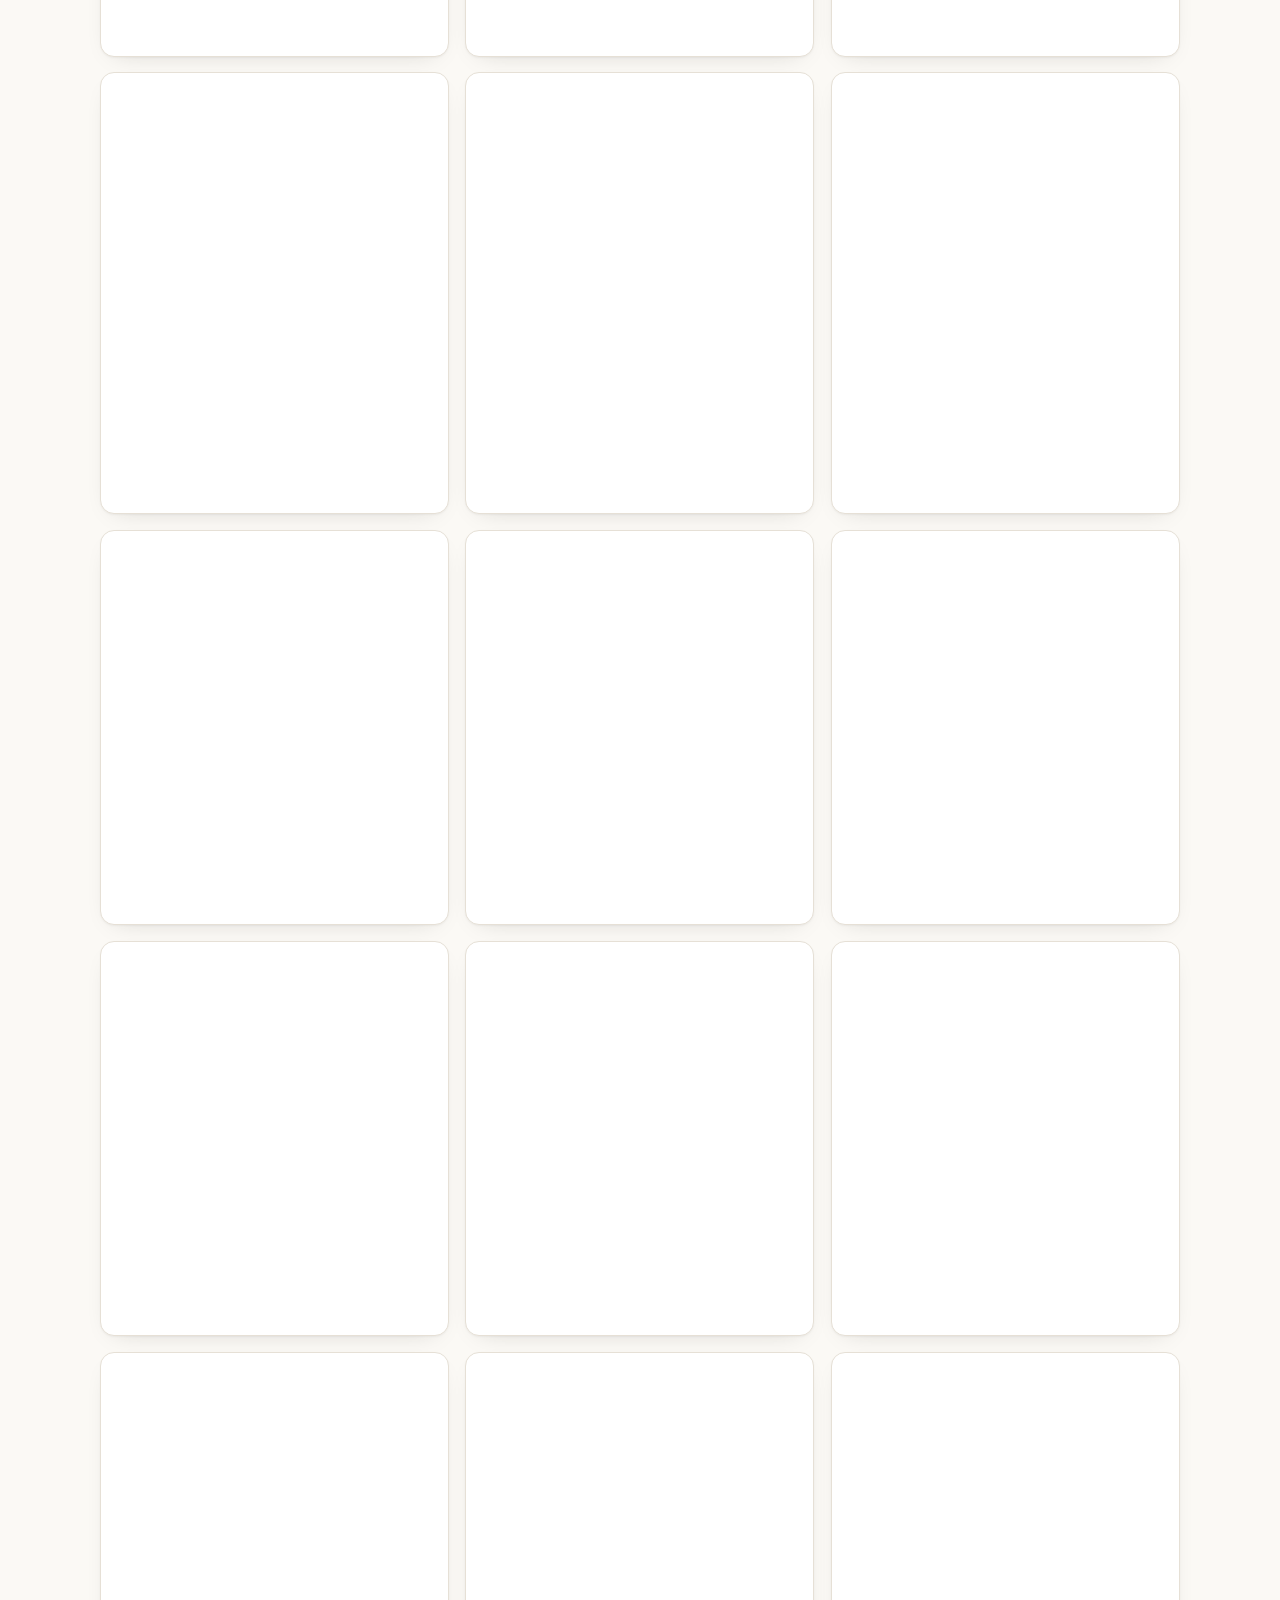
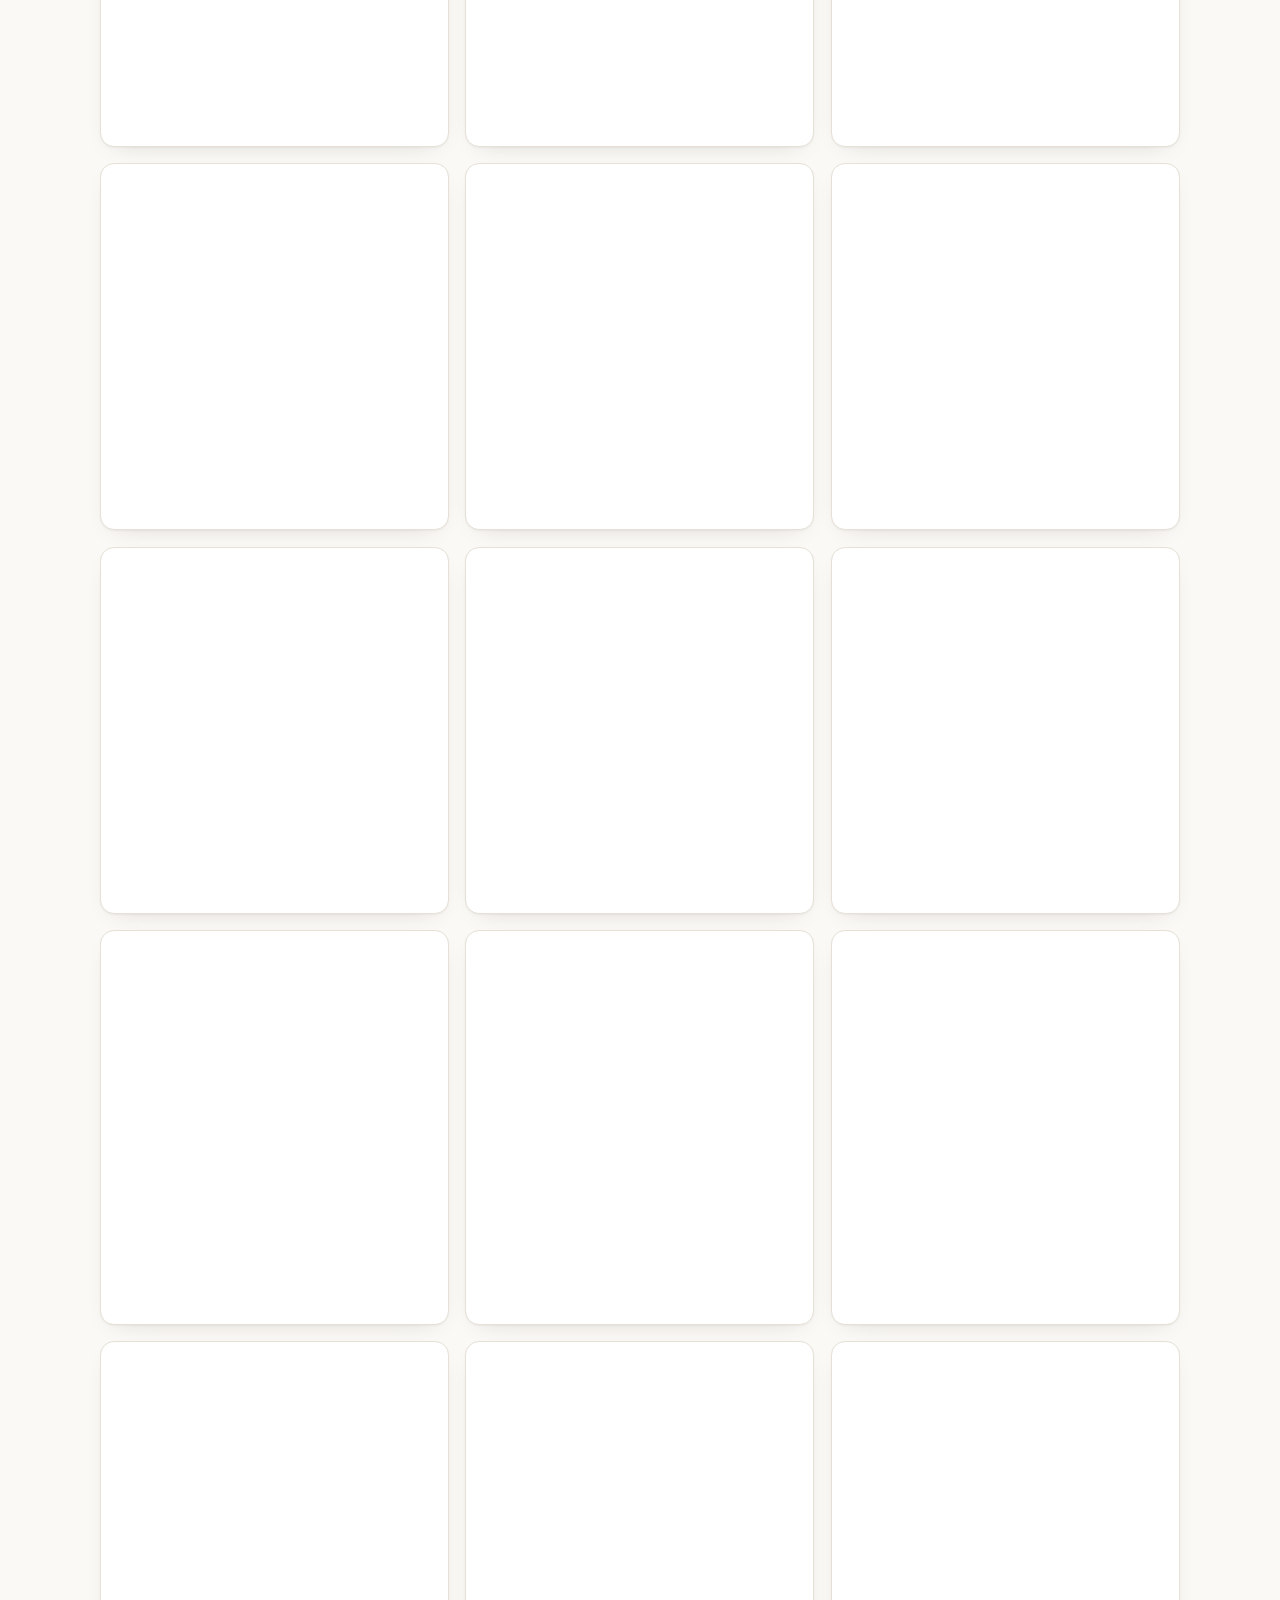
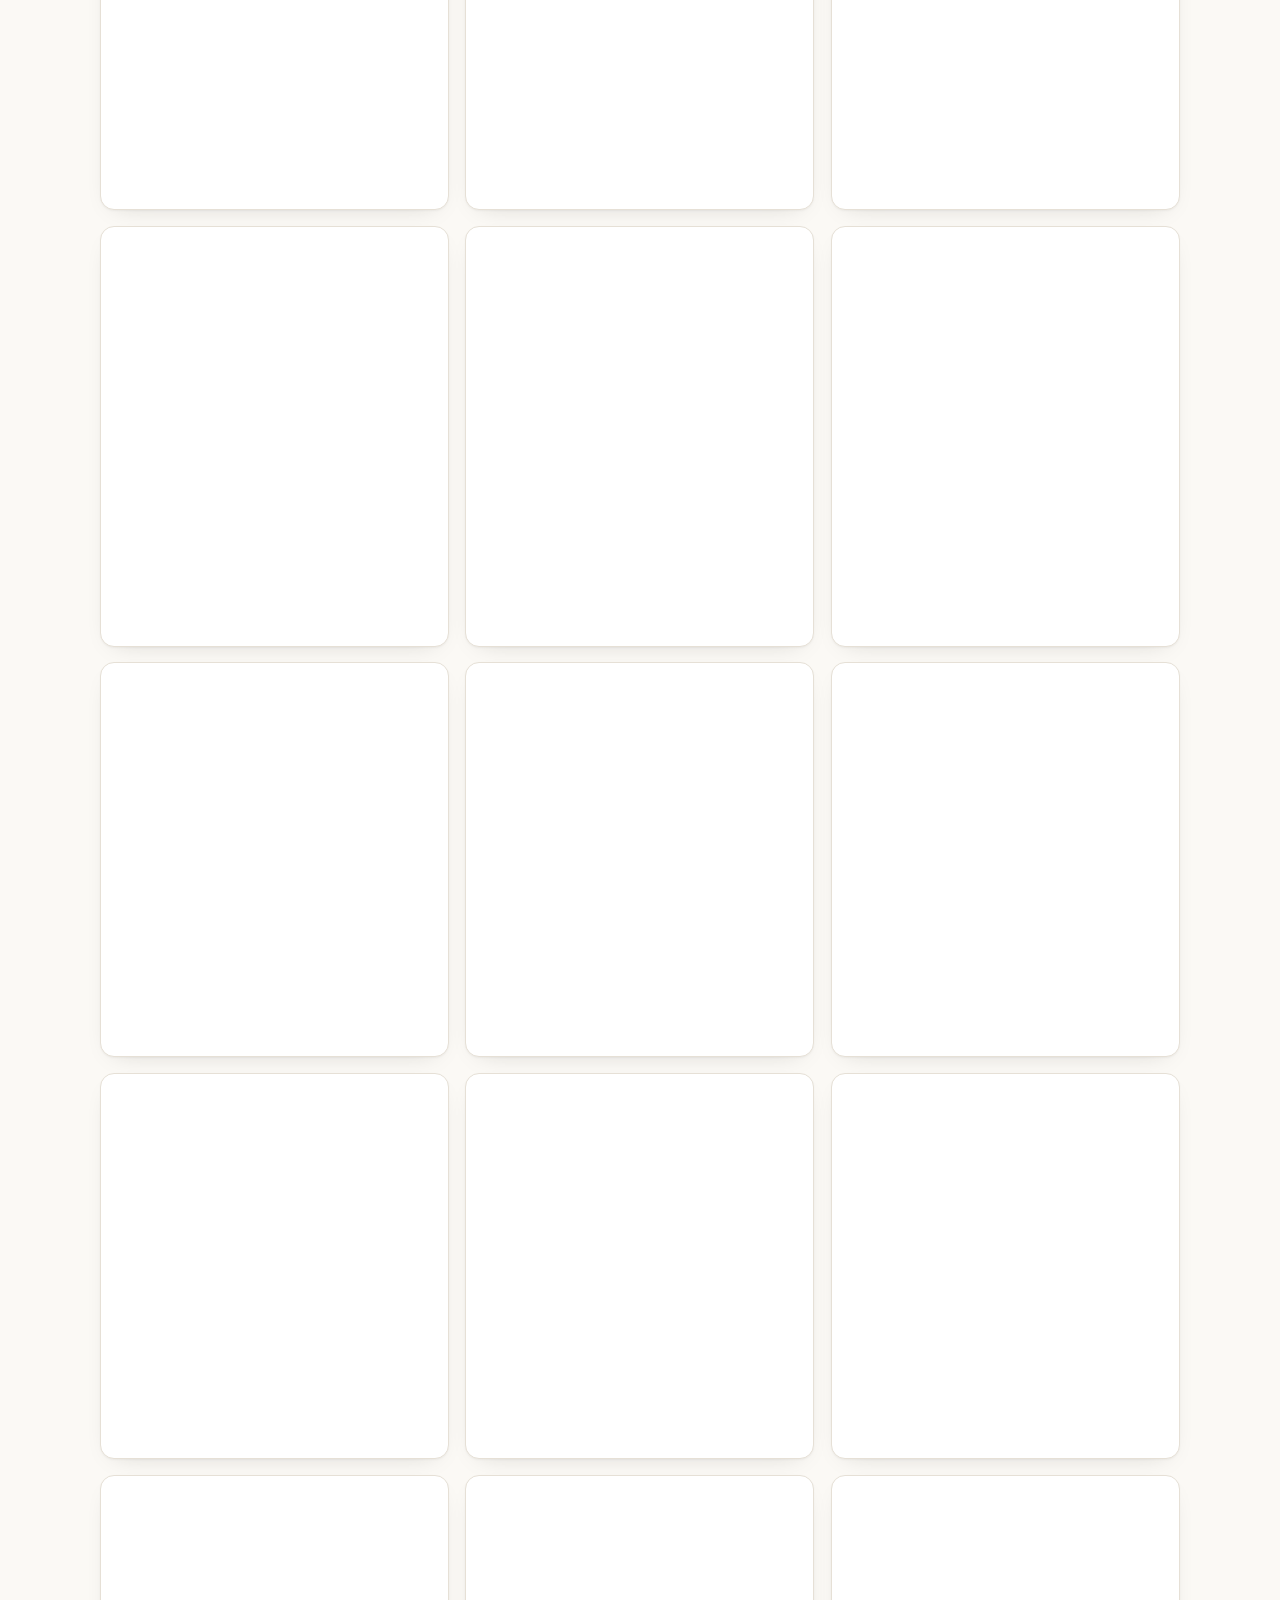
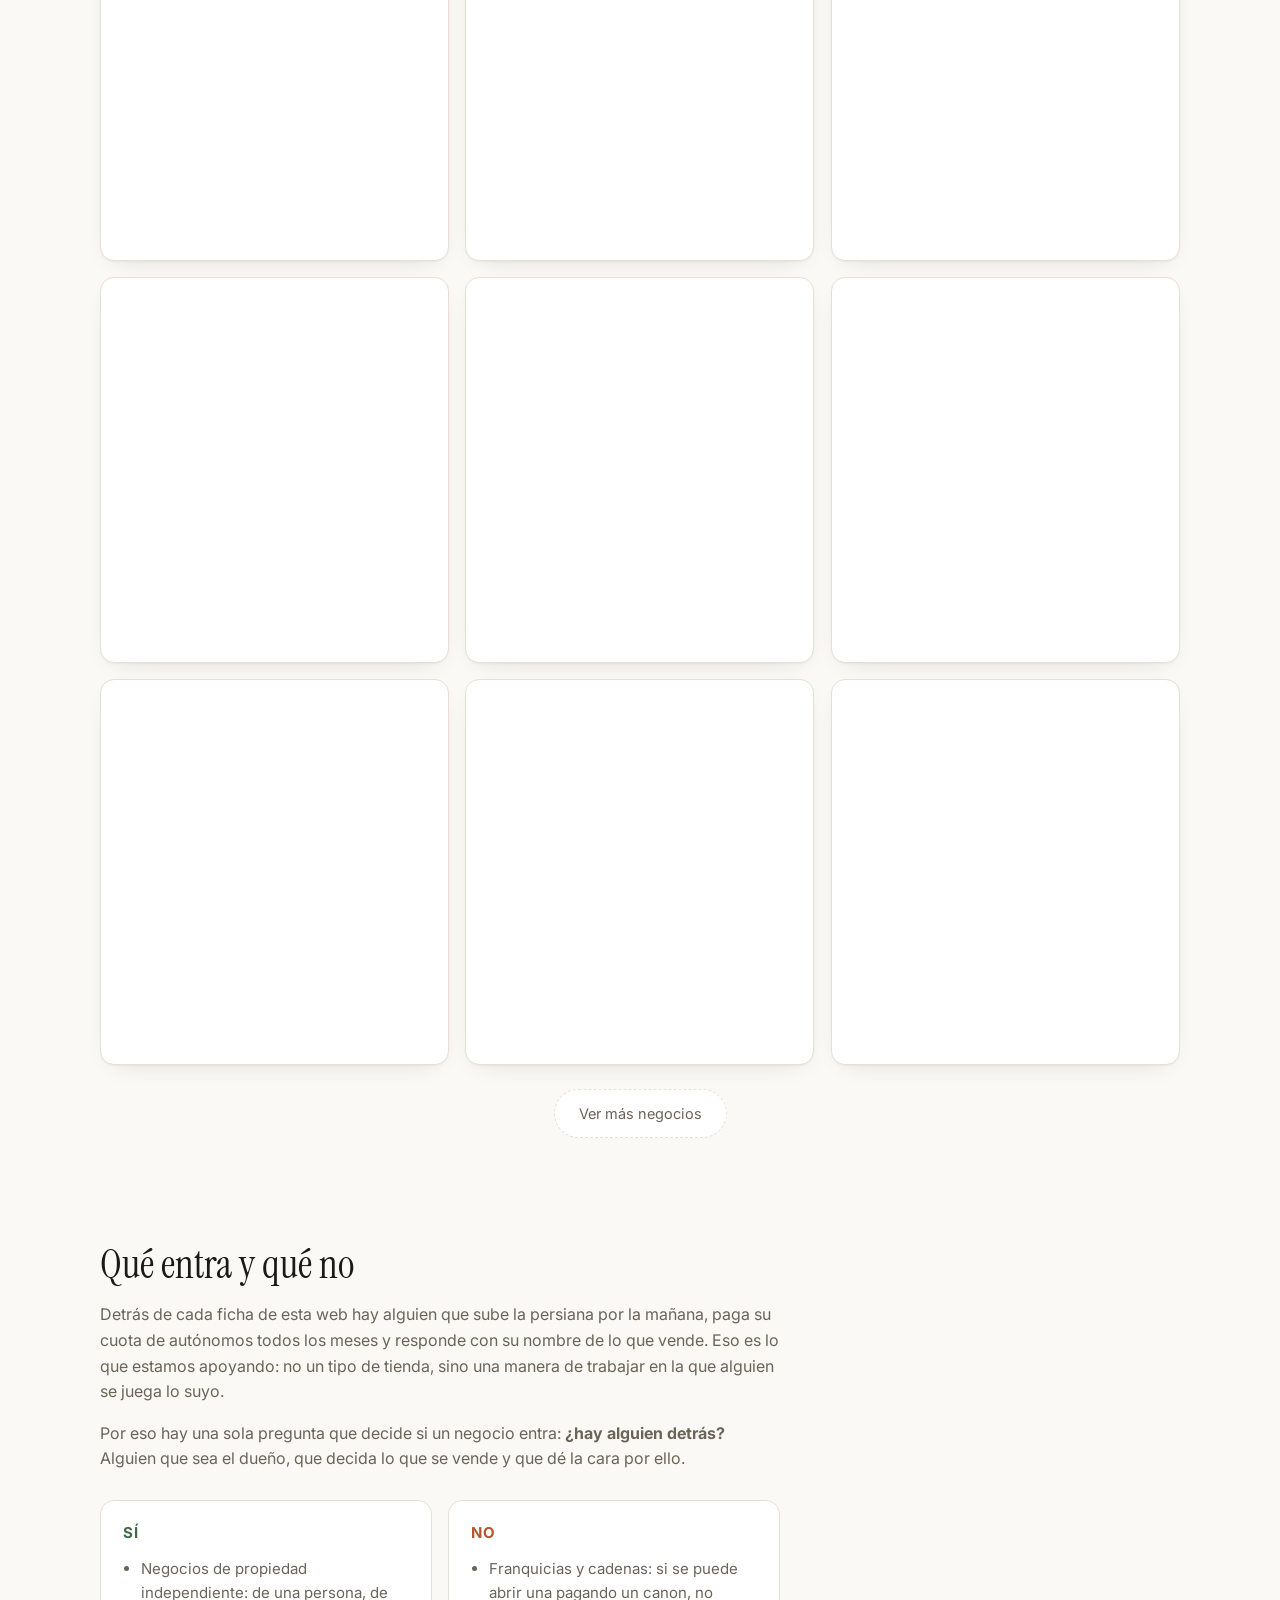
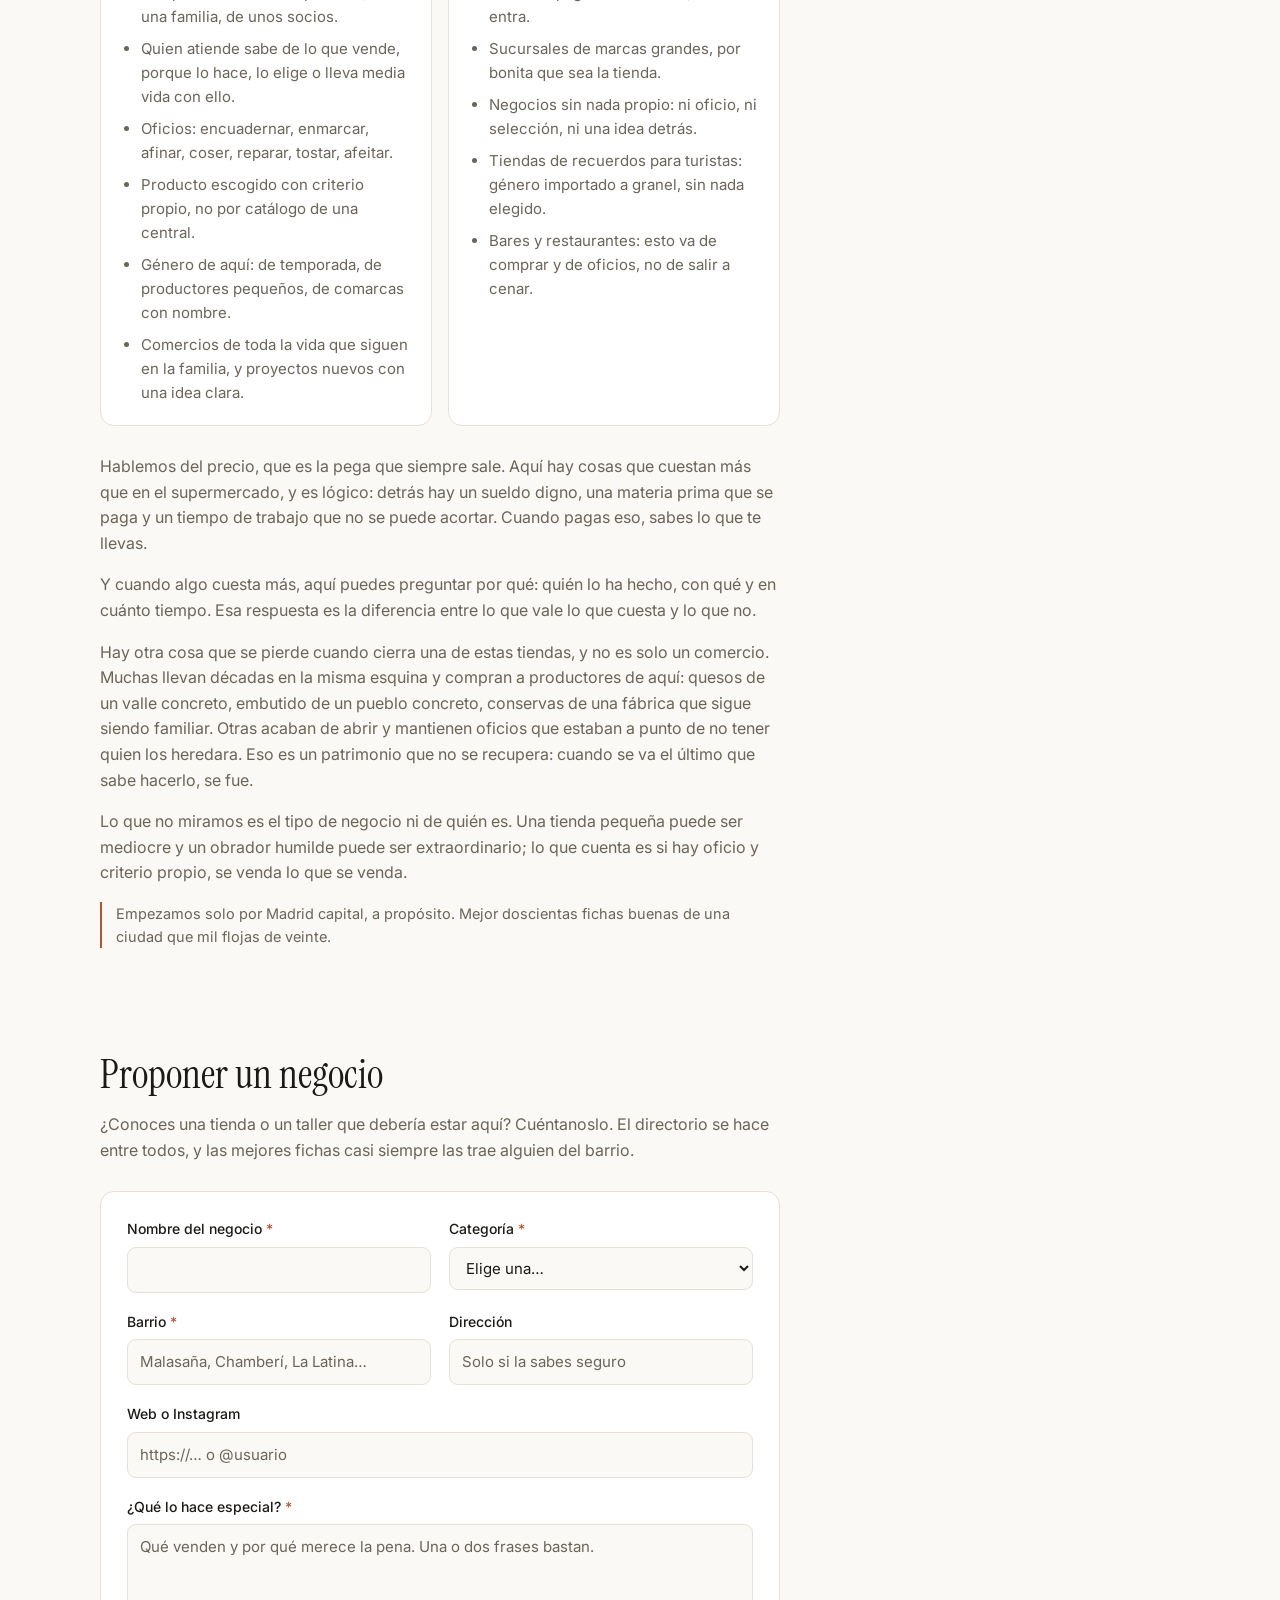
==== commit 1766c669: "Añadir Alimentación Mediavilla; Il Salone queda fuera por estar en Pozuelo Ultramarinos de 1917 en G" ====
--- a/index.html
+++ b/index.html
@@ -30,7 +30,7 @@
 <link rel="stylesheet" media="print" onload="this.media='all'"
       href="https://fonts.googleapis.com/css2?family=Instrument+Serif:ital@0;1&family=Inter:wght@400;500;600&display=swap">
 <noscript><link rel="stylesheet" href="https://fonts.googleapis.com/css2?family=Instrument+Serif:ital@0;1&family=Inter:wght@400;500;600&display=swap"></noscript>
-<link rel="stylesheet" href="assets/css/styles.css?v=83bb8fb5">
+<link rel="stylesheet" href="assets/css/styles.css?v=03278546">
 </head>
 <body>
 
@@ -106,10 +106,13 @@
 
     <div class="empty" id="empty" hidden>
       <p class="empty__title">Aquí todavía no hay nada</p>
+      <p class="empty__text" id="empty-texto">
+        Prueba con otra palabra o quita algún filtro.
+      </p>
       <p class="empty__text">
-        Prueba con otra palabra o quita algún filtro. Y si conoces un negocio que debería estar,
-        <a href="#proponer">cuéntanoslo</a>: el directorio se construye entre todos.
-      </p>
+        Y si conoces uno que debería estar, esto se construye así: alguien lo escribe.
+      </p>
+      <button class="btn empty__btn" type="button" id="empty-proponer">Proponer un negocio</button>
     </div>
   </section>
 
@@ -286,9 +289,9 @@
   </div>
 </footer>
 
-<script src="data/negocios.js?v=c1fb20e1"></script>
+<script src="data/negocios.js?v=14488b46"></script>
 <script src="assets/js/enviar.js?v=c0966a17"></script>
-<script src="assets/js/app.js?v=2d8f4fa0"></script>
-<script src="assets/js/analitica.js?v=98a57f0f"></script>
+<script src="assets/js/app.js?v=0531b939"></script>
+<script src="assets/js/analitica.js?v=6f0560c8"></script>
 </body>
 </html>
--- a/assets/css/styles.css
+++ b/assets/css/styles.css
@@ -480,7 +480,9 @@
   font-size: 28px;
   margin: 0 0 8px;
 }
-.empty__text { margin: 0; color: var(--muted); }
+.empty__text { margin: 0 0 10px; color: var(--muted); }
+.empty__text:last-of-type { margin-bottom: 20px; }
+.empty__btn { margin-top: 4px; }
 
 /* ---------------------------------------------------------- prosa */
 
